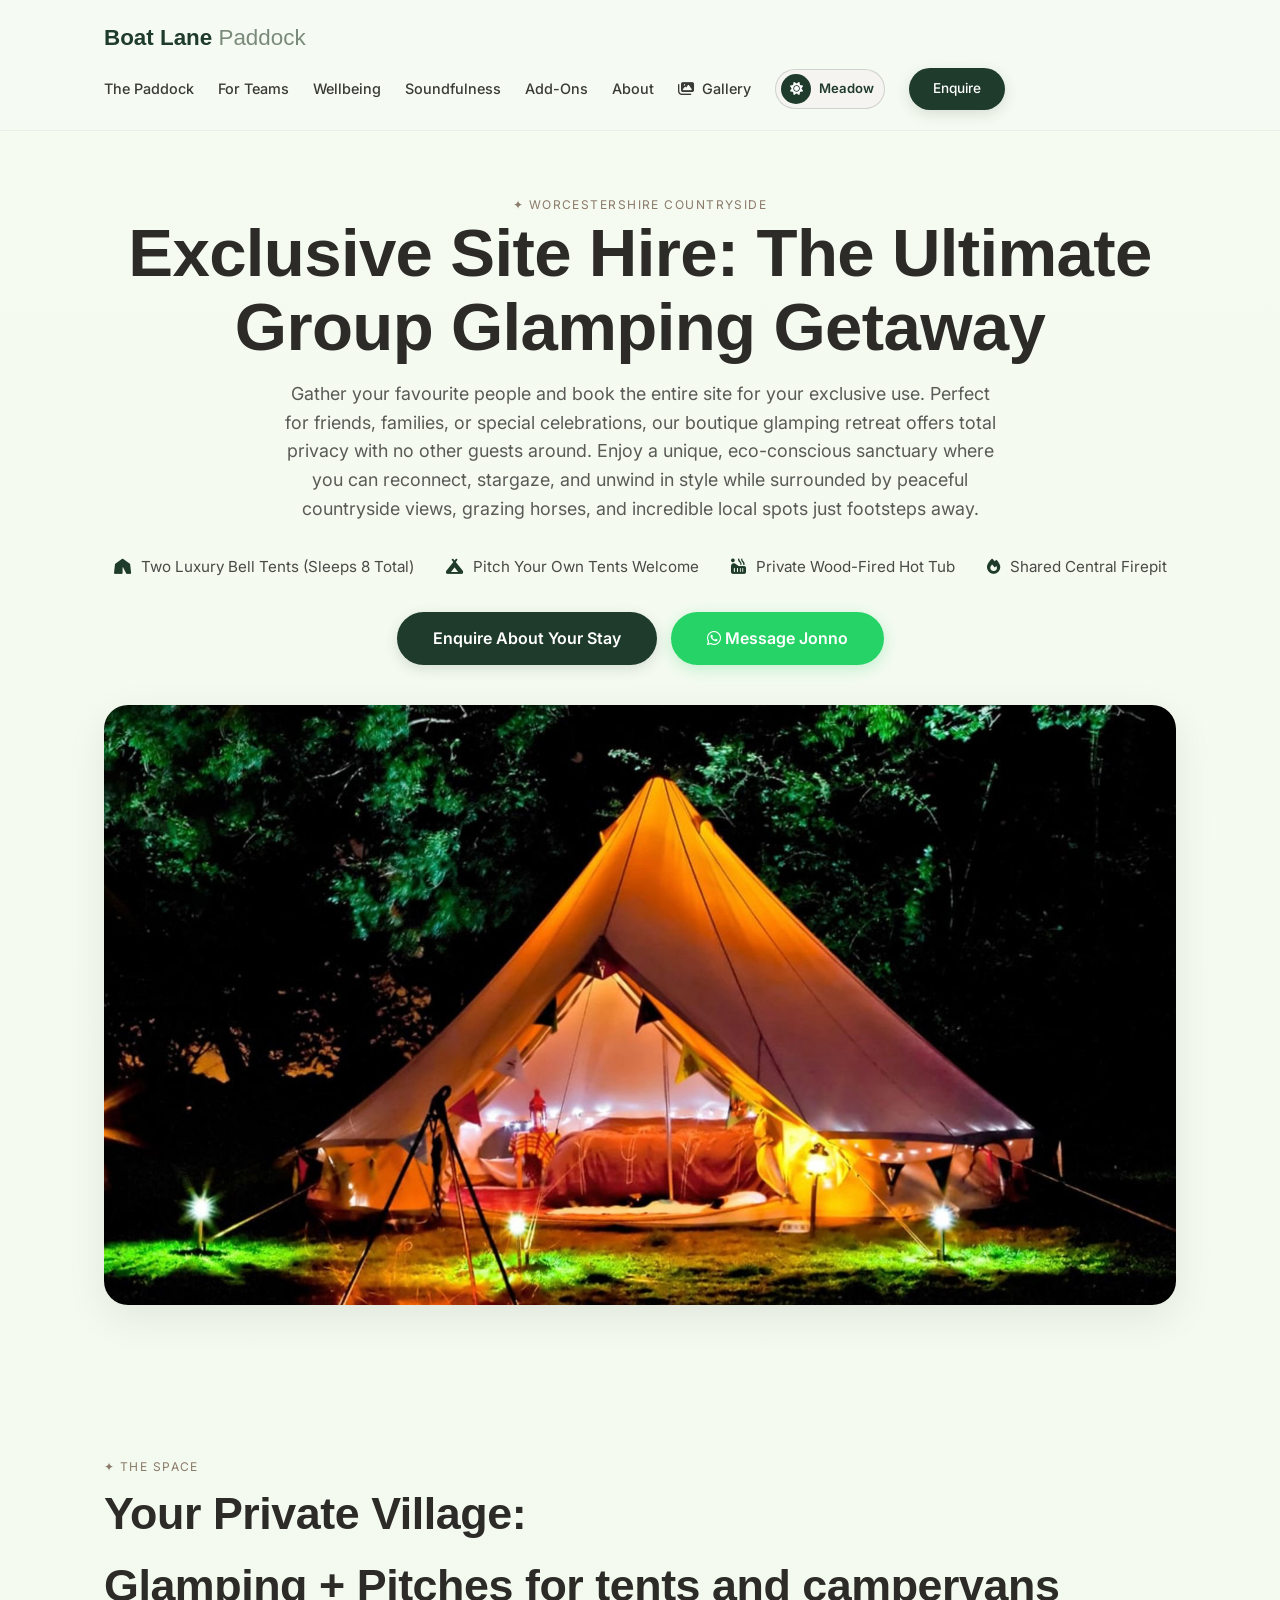
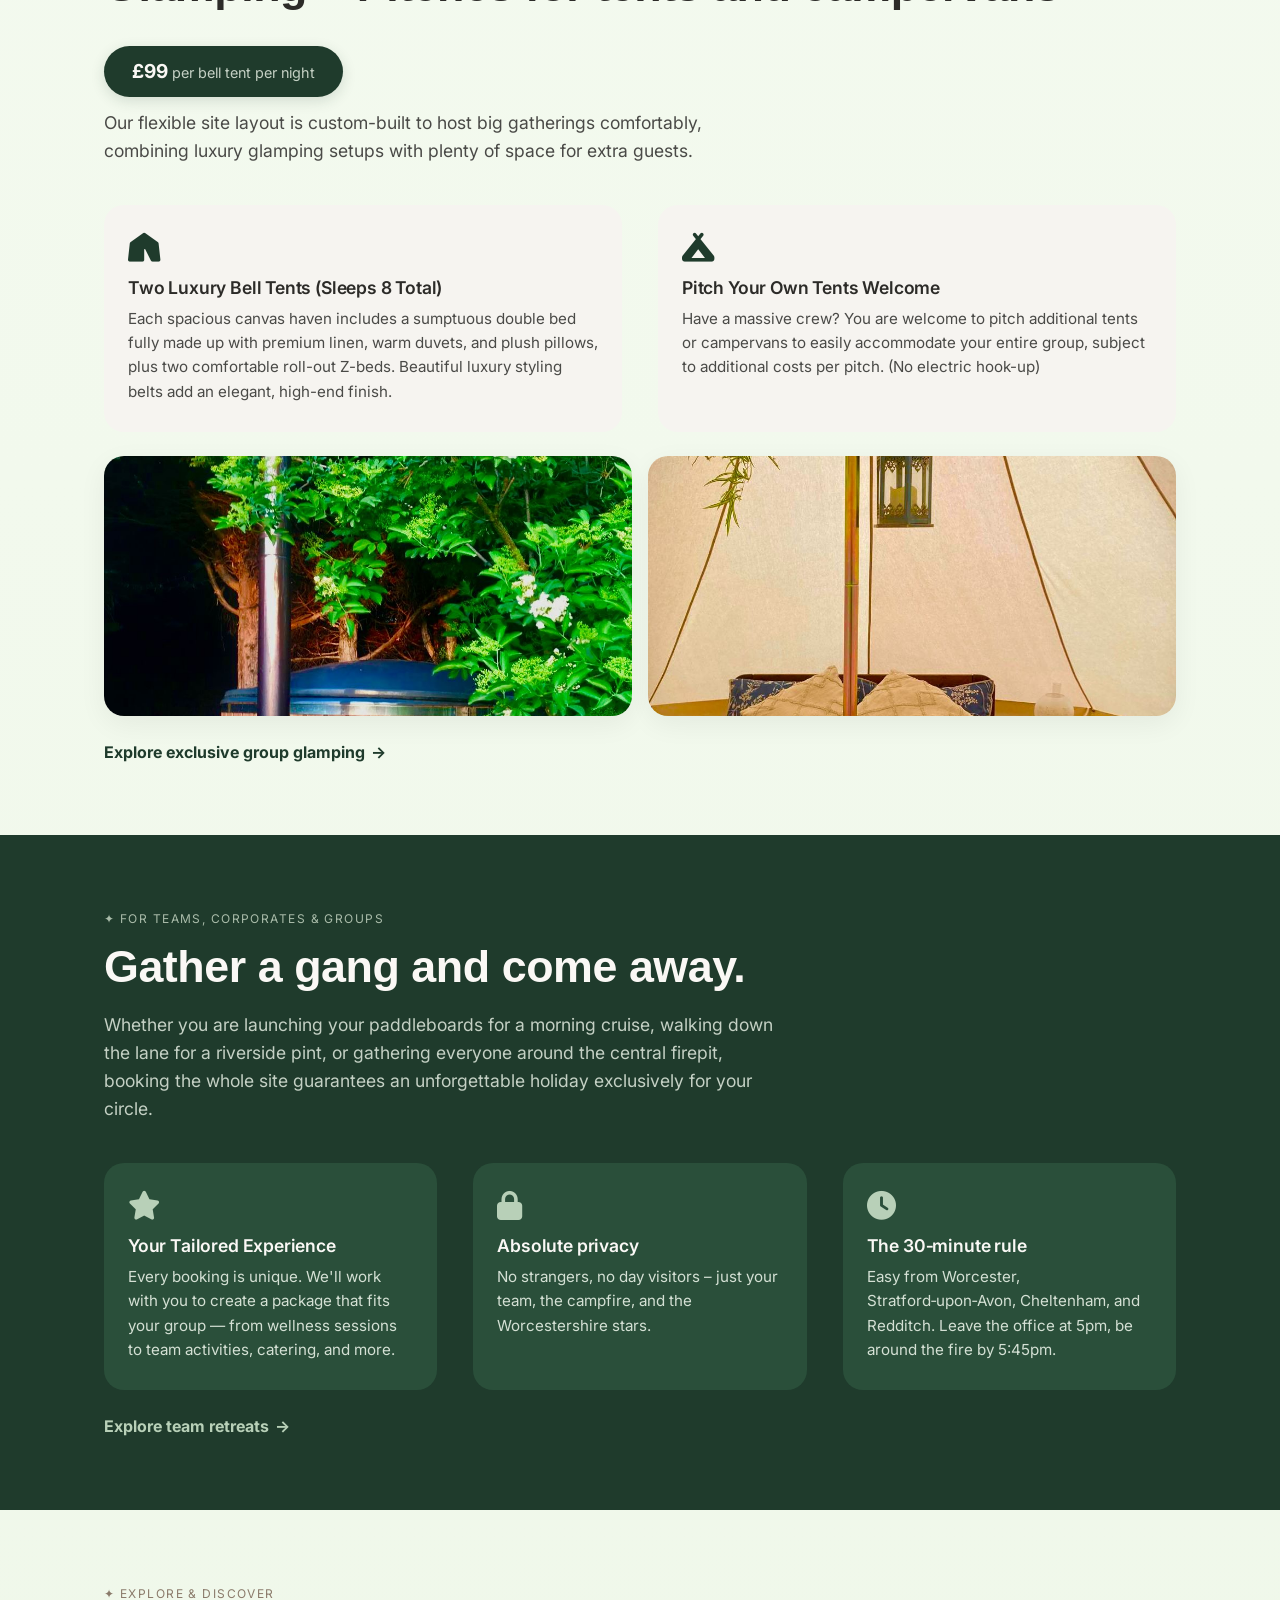
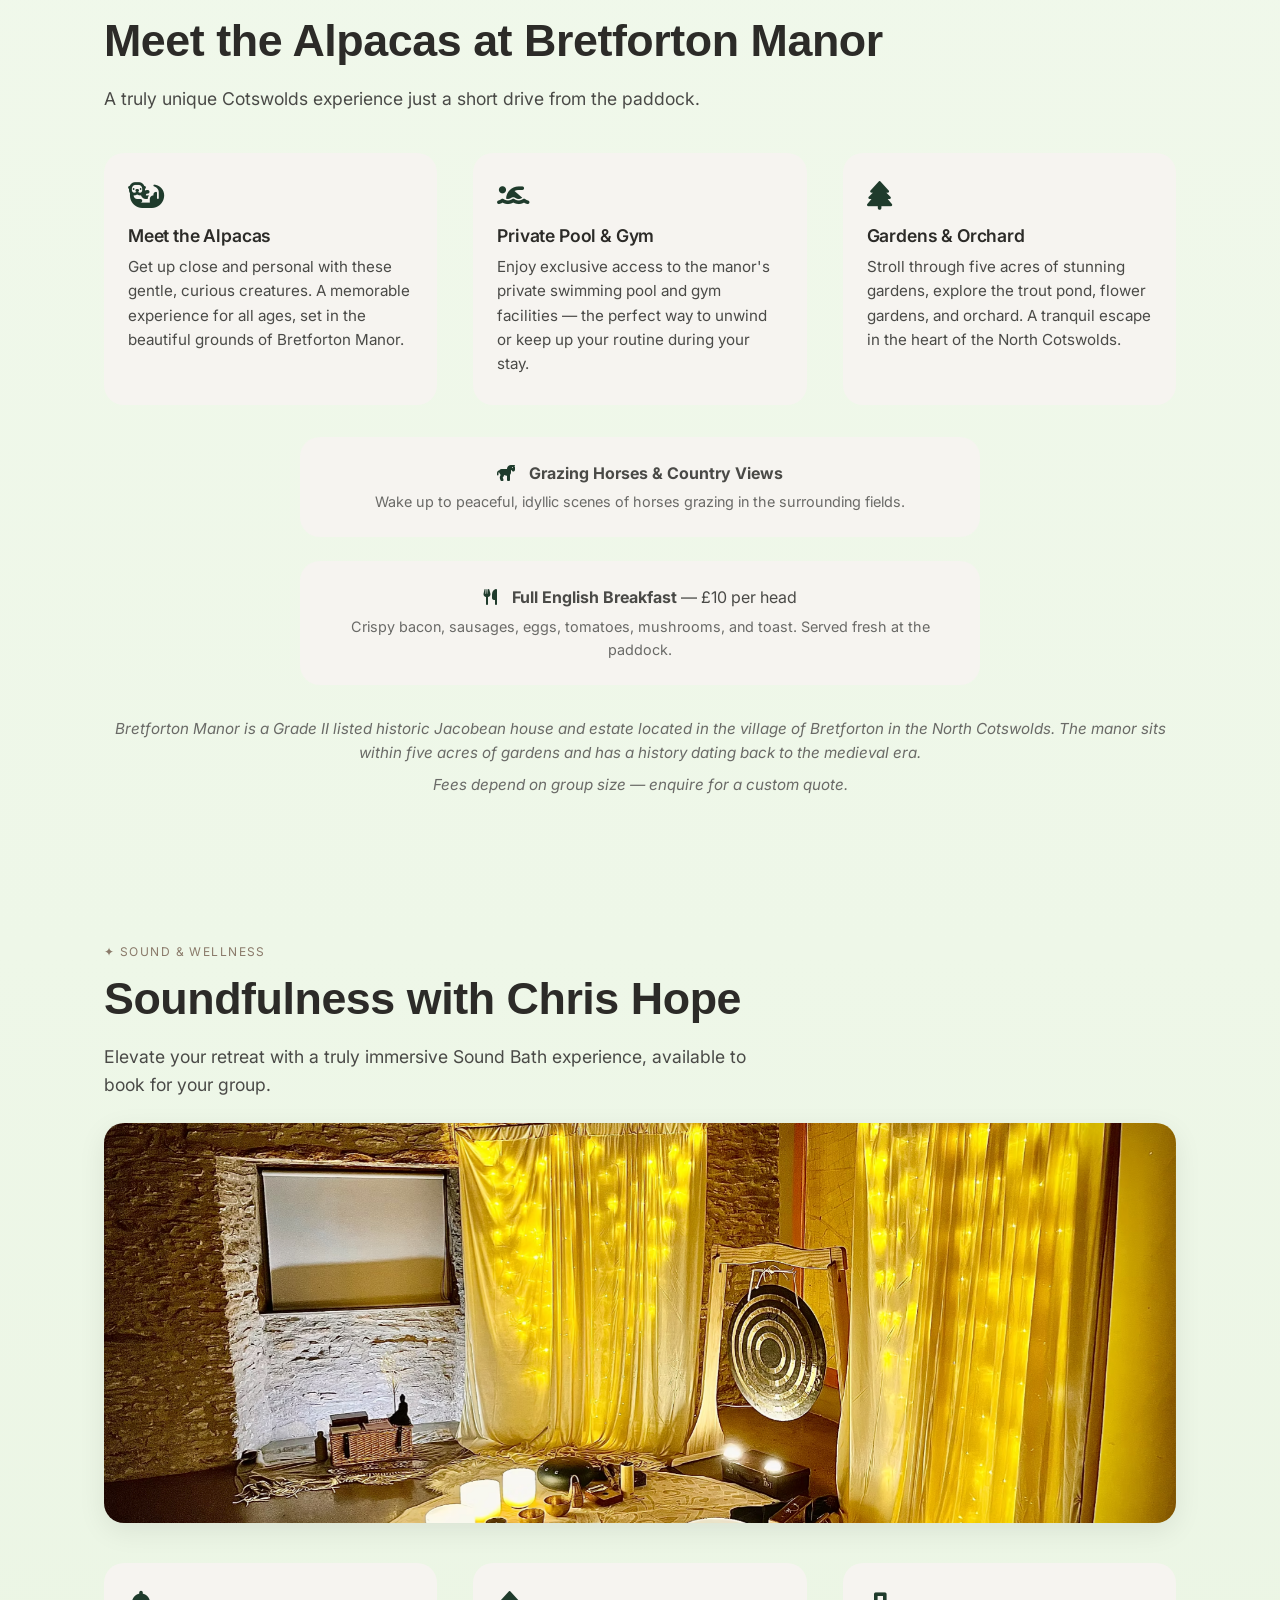
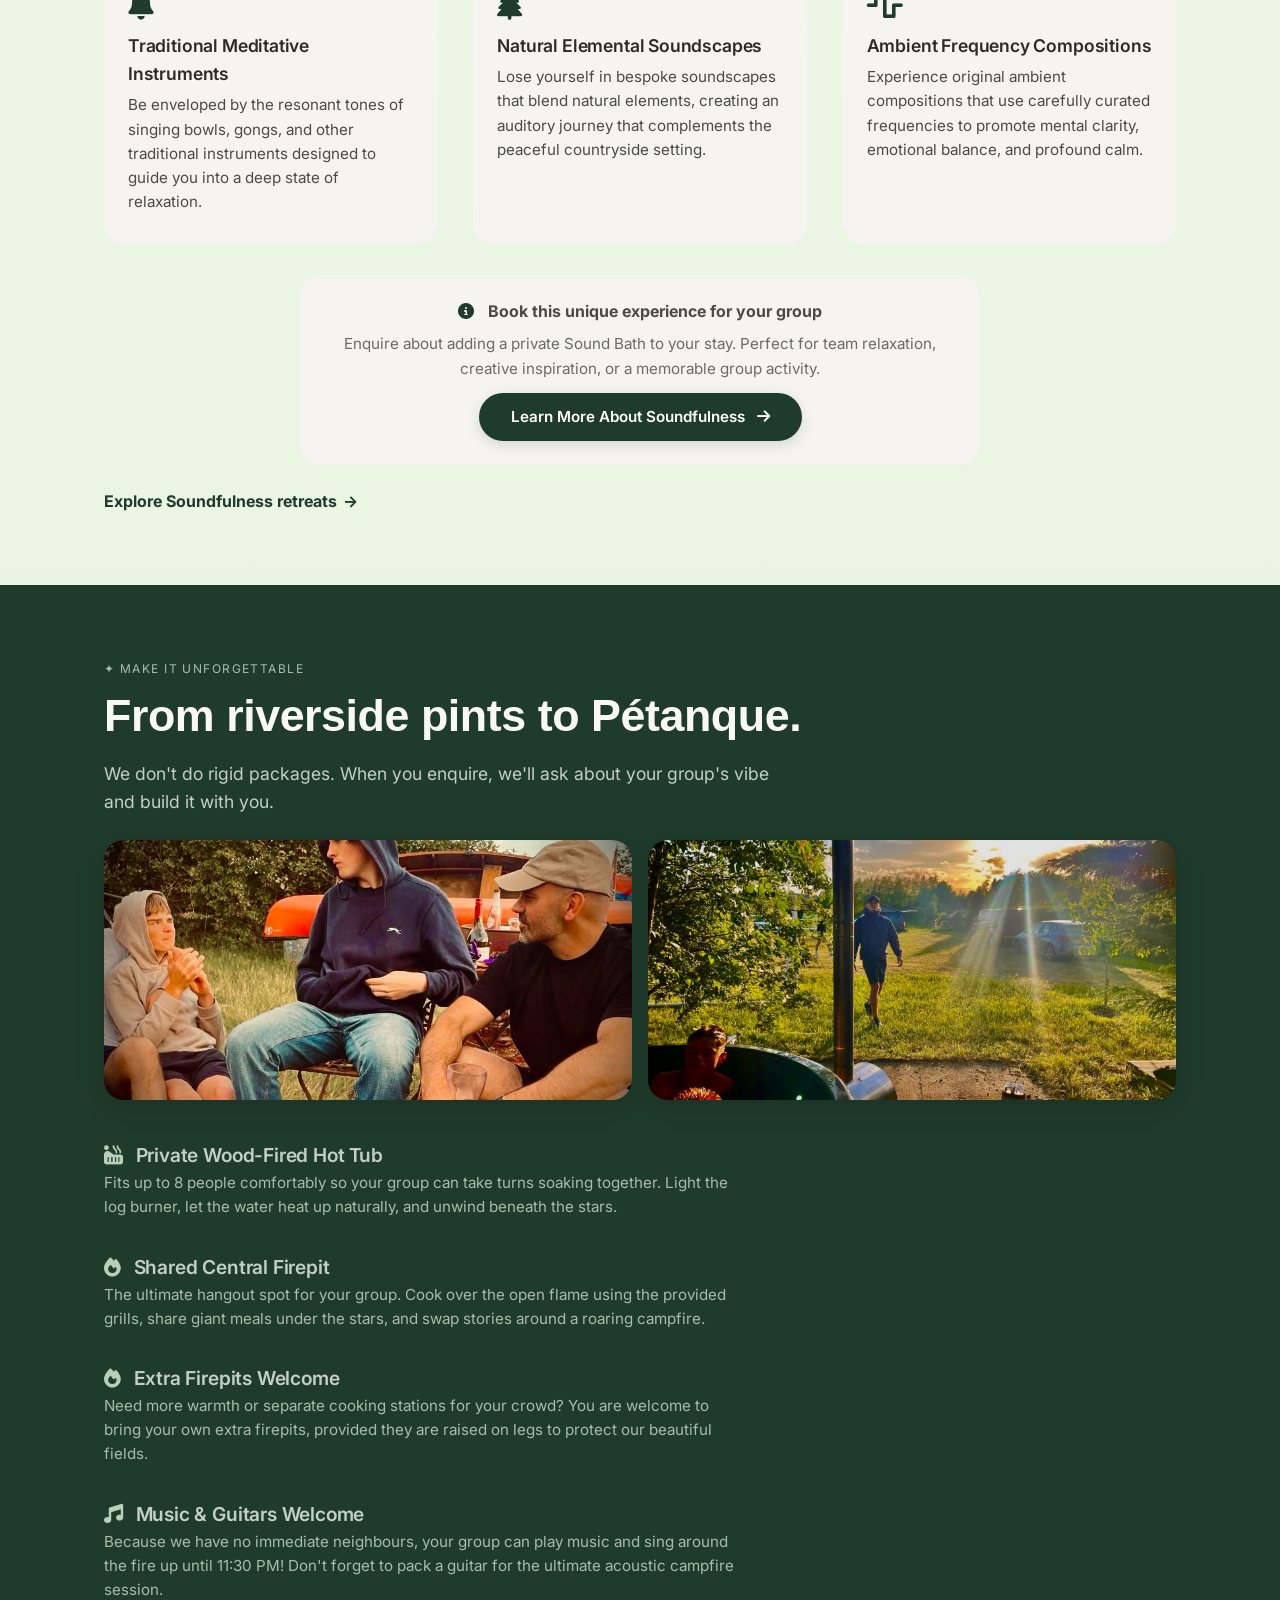
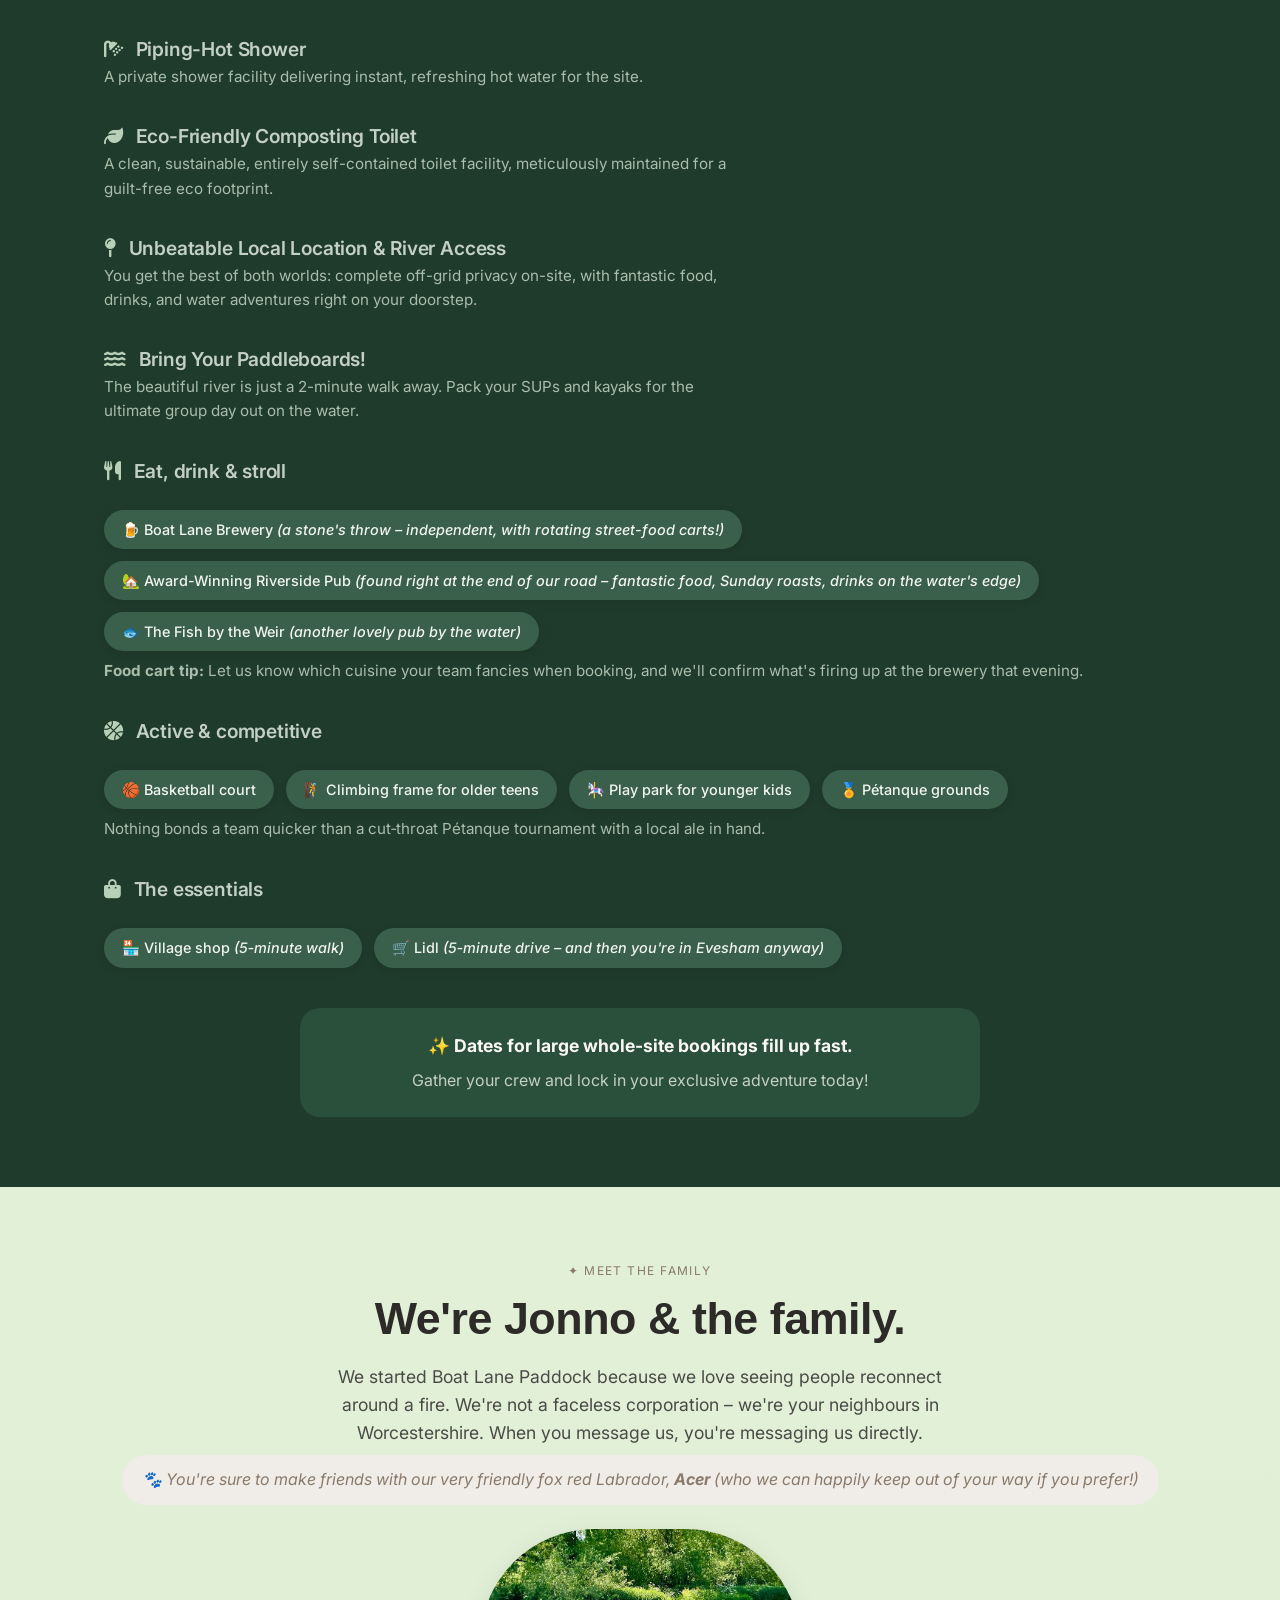
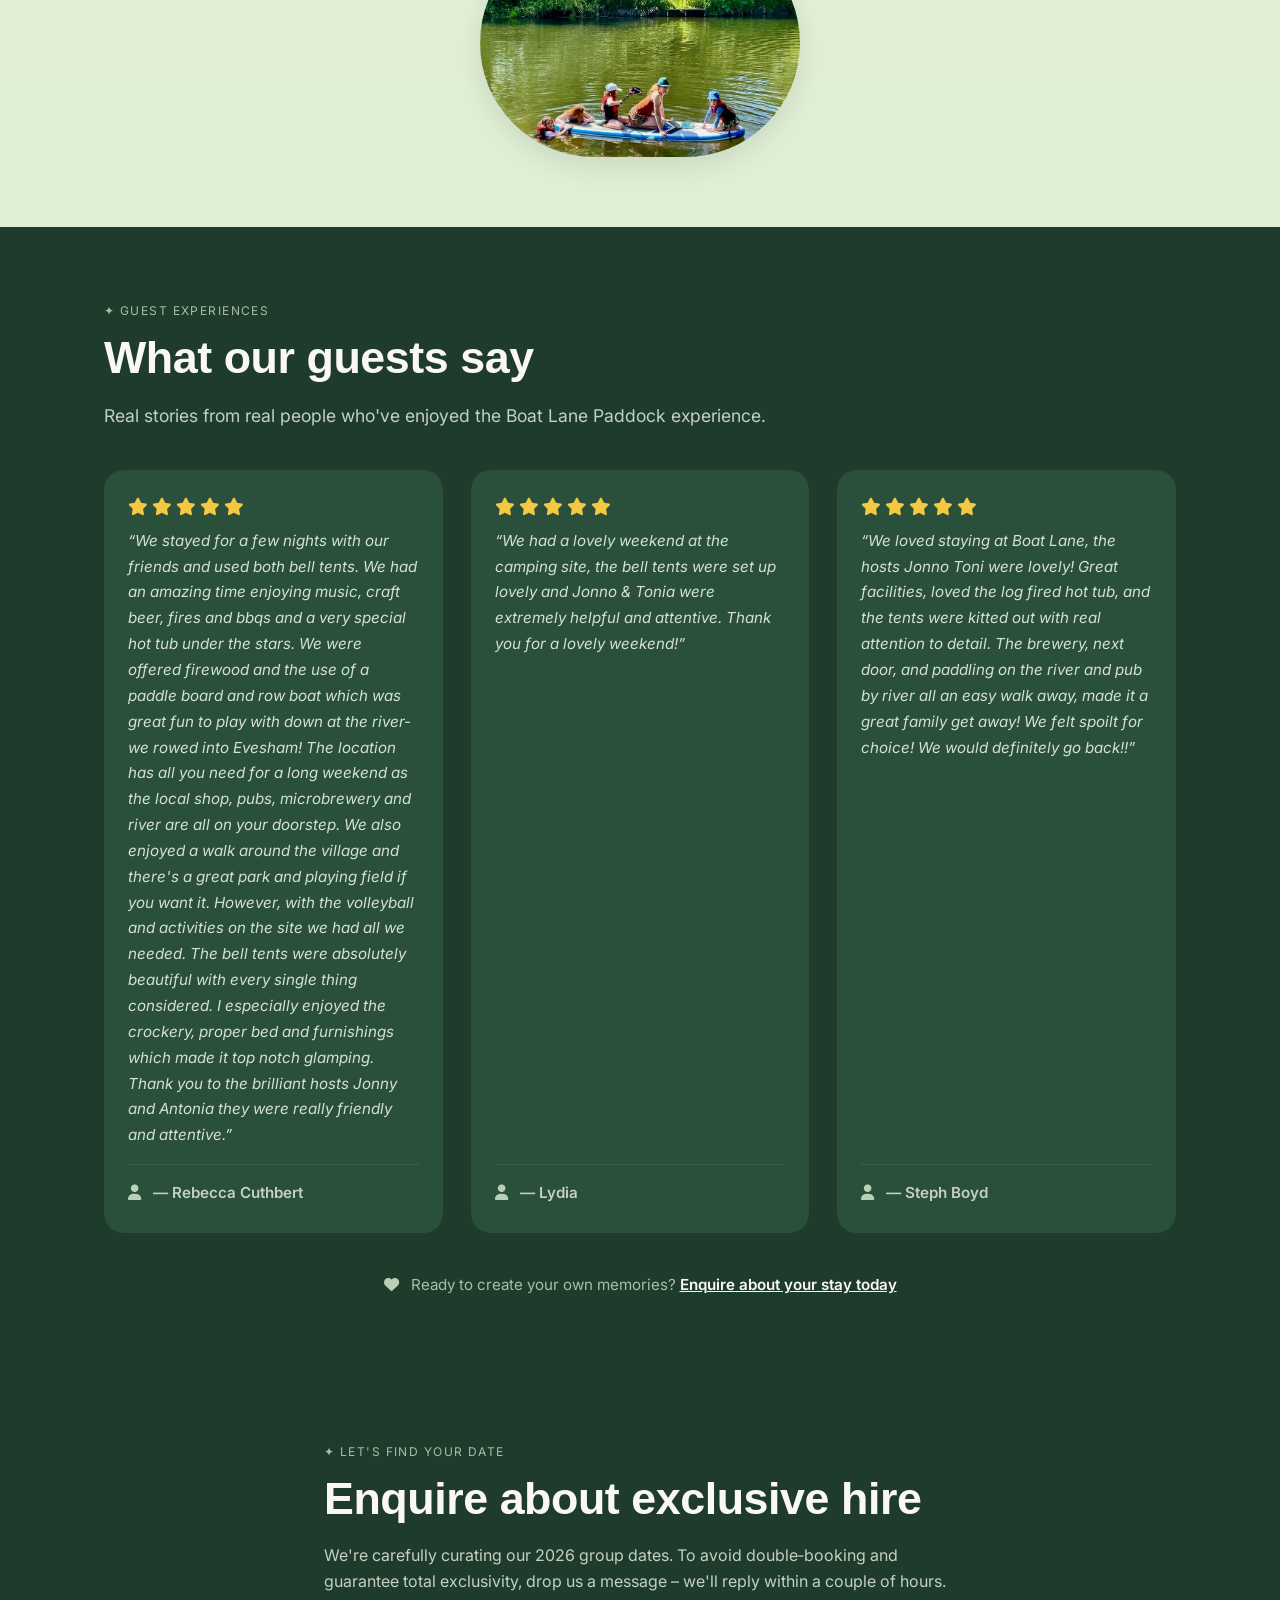
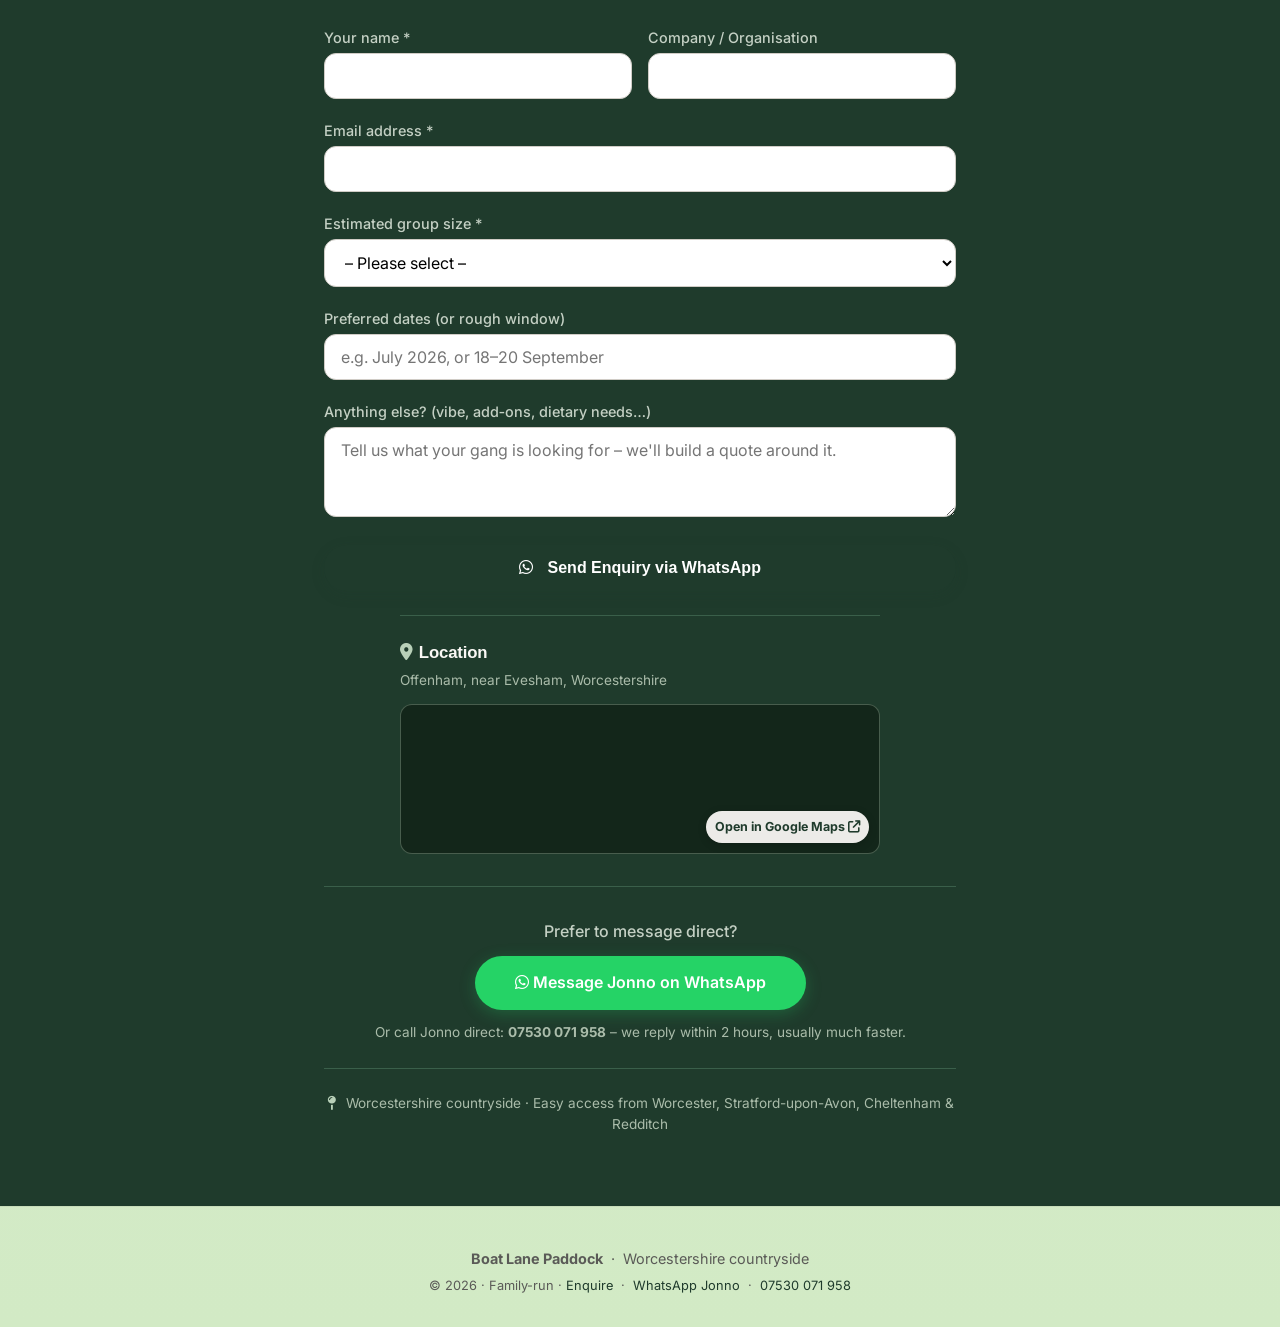
==== docs/index.html @ 5c652b59 "Simplify Meadow palette to green" ====
<!DOCTYPE html>
<html lang="en-GB">
<head>
    <meta charset="UTF-8" />
    <meta name="viewport" content="width=device-width, initial-scale=1.0, maximum-scale=1.0, user-scalable=no" />
    <meta name="theme-color" content="#faf8f5" />
    <title>Exclusive Group Glamping in Worcestershire | Boat Lane Paddock</title>

    <!-- ===== PRIMARY META TAGS ===== -->
    <meta name="description" content="Exclusive group glamping in Worcestershire for 20+ guests: bell tents, a wood-fired hot tub, firepits and riverside stays for teams, families and celebrations." />
    <meta name="robots" content="index, follow" />
    <link rel="canonical" href="https://boatlaneglamping.co.uk/" />

    <!-- ===== OPEN GRAPH (for social sharing) ===== -->
    <meta property="og:title" content="Exclusive Group Glamping in Worcestershire | Boat Lane Paddock" />
    <meta property="og:description" content="Exclusive group glamping in Worcestershire for 20+ guests: bell tents, a wood-fired hot tub, firepits and riverside stays for teams, families and celebrations." />
    <meta property="og:image" content="https://boatlaneglamping.co.uk/hero.jpg" />
    <meta property="og:url" content="https://boatlaneglamping.co.uk/" />
    <meta property="og:type" content="website" />
    <meta property="og:locale" content="en_GB" />
    <meta property="og:site_name" content="Boat Lane Paddock" />
    <meta property="og:image:width" content="1843" />
    <meta property="og:image:height" content="1021" />
    <meta property="og:image:type" content="image/jpeg" />
    <meta property="og:image:alt" content="Boat Lane Paddock at night" />

    <!-- ===== TWITTER CARDS (optional - works without a Twitter account) ===== -->
    <meta name="twitter:card" content="summary_large_image" />
    <meta name="twitter:title" content="Exclusive Group Glamping in Worcestershire | Boat Lane Paddock" />
    <meta name="twitter:description" content="Exclusive group glamping in Worcestershire for 20+ guests: bell tents, a wood-fired hot tub, firepits and riverside stays for teams, families and celebrations." />
    <meta name="twitter:image" content="https://boatlaneglamping.co.uk/hero.jpg" />
    <meta name="twitter:image:alt" content="Boat Lane Paddock at night" />

    <link rel="preload" as="image" href="/hero.jpg" fetchpriority="high" />
    <link rel="preconnect" href="https://fonts.googleapis.com" />
    <link rel="preconnect" href="https://fonts.gstatic.com" crossorigin />
    <link href="https://fonts.googleapis.com/css2?family=Inter:opsz,wght@14..32,400;14..32,500;14..32,600;14..32,700&display=swap" rel="stylesheet" />
    <link rel="stylesheet" href="https://cdnjs.cloudflare.com/ajax/libs/font-awesome/6.5.0/css/all.min.css" />

    <style>
        * {
            margin: 0;
            padding: 0;
            box-sizing: border-box;
        }
        html {
            scroll-behavior: smooth;
        }
        body {
            font-family: 'Inter', sans-serif;
            background: #faf8f5;
            color: #2c2b28;
            line-height: 1.6;
            overflow-x: hidden;
        }
        .container {
            max-width: 1120px;
            margin: 0 auto;
            padding: 0 24px;
        }
        h1,
        h2,
        h3 {
            font-family: "Gill Sans", "Gill Sans MT", Calibri, "Trebuchet MS", sans-serif;
            font-weight: 600;
            letter-spacing: -0.01em;
        }
        h1 {
            font-size: clamp(2.4rem, 6vw, 4.2rem);
            line-height: 1.1;
        }
        h2 {
            font-size: clamp(1.8rem, 4vw, 2.8rem);
            margin-bottom: 0.5rem;
        }
        .subtitle {
            font-size: clamp(1rem, 1.4vw, 1.2rem);
            color: #5a5a57;
            max-width: 640px;
        }
        .section-tag {
            font-size: 0.75rem;
            text-transform: uppercase;
            letter-spacing: 0.12em;
            color: #8a7a6a;
            margin-bottom: 0.25rem;
        }
        .btn {
            display: inline-block;
            padding: 14px 36px;
            border-radius: 60px;
            font-weight: 600;
            text-decoration: none;
            transition: all 0.25s ease;
            font-size: 1rem;
            border: none;
            cursor: pointer;
        }
        .btn-primary {
            background: #1f3b2c;
            color: #ffffff;
            box-shadow: 0 4px 14px rgba(31, 59, 44, 0.15);
        }
        .btn-primary:hover {
            background: #2a4f3a;
            transform: translateY(-3px);
            box-shadow: 0 8px 28px rgba(31, 59, 44, 0.25);
        }
        .btn-primary:active {
            transform: translateY(1px) scale(0.98);
            box-shadow: 0 2px 8px rgba(31, 59, 44, 0.15);
            transition-duration: 0.08s;
        }
        .btn-whatsapp {
            background: #25D366;
            color: #fff;
            box-shadow: 0 4px 16px rgba(37, 211, 102, 0.25);
        }
        .btn-whatsapp:hover {
            background: #1da851;
            transform: translateY(-3px);
            box-shadow: 0 8px 28px rgba(37, 211, 102, 0.35);
        }
        .btn-whatsapp:active {
            transform: translateY(1px) scale(0.98);
            box-shadow: 0 2px 8px rgba(37, 211, 102, 0.15);
            transition-duration: 0.08s;
        }
        .nav-links .btn-primary {
            color: #ffffff !important;
        }
        header {
            padding: 20px 0;
            border-bottom: 1px solid rgba(0, 0, 0, 0.04);
            background: rgba(250, 248, 245, 0.88);
            backdrop-filter: blur(8px);
            position: sticky;
            top: 0;
            z-index: 100;
        }
        .nav-inner {
            display: flex;
            align-items: center;
            justify-content: space-between;
            flex-wrap: wrap;
            gap: 12px;
        }
        .logo {
            font-family: "Gill Sans", "Gill Sans MT", Calibri, "Trebuchet MS", sans-serif;
            font-size: 1.4rem;
            font-weight: 700;
            color: #1f3b2c;
            text-decoration: none;
        }
        .logo span {
            font-weight: 400;
            color: #7a8a7a;
        }
        .nav-links {
            display: flex;
            gap: 24px;
            align-items: center;
            flex-wrap: wrap;
        }
        .nav-links a {
            text-decoration: none;
            color: #3a3a37;
            font-size: 0.9rem;
            font-weight: 500;
            transition: color 0.2s;
        }
        .nav-links a:hover {
            color: #1f3b2c;
        }
        section {
            padding: 70px 0;
        }
        /* Keep in-page navigation targets clear of the sticky header. */
        section[id] {
            scroll-margin-top: var(--section-anchor-offset, 2rem);
        }
        .section-light {
            background: #ffffff;
        }
        .section-dark {
            background: #1f3b2c;
            color: #faf8f5;
        }
        .section-dark .subtitle {
            color: #c4d0c4;
        }
        .section-dark .section-tag {
            color: #aabcaa;
        }
        .hero {
            padding: 60px 0 70px;
            text-align: center;
        }
        .hero h1 {
            margin-bottom: 1rem;
        }
        .hero .subtitle {
            margin: 0 auto 2rem;
        }
        .hero-badges {
            display: flex;
            flex-wrap: wrap;
            justify-content: center;
            gap: 16px 32px;
            margin-top: 2rem;
            font-size: 0.95rem;
            color: #4a4a47;
        }
        .hero-badges i {
            color: #1f3b2c;
            margin-right: 6px;
        }
        .hero-actions {
            display: flex;
            flex-wrap: wrap;
            justify-content: center;
            gap: 14px;
            margin-top: 2rem;
        }
        .hero-image {
            margin-top: 2.5rem;
            border-radius: 24px;
            width: 100%;
            max-height: 600px;
            object-fit: cover;
            box-shadow: 0 12px 40px rgba(0, 0, 0, 0.08);
            cursor: pointer;
            transition: opacity 0.3s ease;
        }
        .hero-image:hover {
            opacity: 0.95;
        }
        .grid-2 {
            display: grid;
            grid-template-columns: repeat(auto-fit, minmax(280px, 1fr));
            gap: 36px;
            margin-top: 2rem;
        }
        .grid-3 {
            display: grid;
            grid-template-columns: repeat(auto-fit, minmax(260px, 1fr));
            gap: 36px;
            margin-top: 2rem;
        }
        .feature-card {
            background: #f6f4f0;
            padding: 28px 24px;
            border-radius: 20px;
            transition: all 0.3s ease;
            opacity: 0;
            transform: translateY(20px);
            animation: fadeUp 0.6s forwards;
        }
        .feature-card:nth-child(1) { animation-delay: 0.1s; }
        .feature-card:nth-child(2) { animation-delay: 0.2s; }
        .feature-card:nth-child(3) { animation-delay: 0.3s; }
        .feature-card:hover {
            transform: translateY(-4px);
            box-shadow: 0 8px 24px rgba(0, 0, 0, 0.06);
        }
        .feature-card i {
            font-size: 1.8rem;
            color: #1f3b2c;
            margin-bottom: 0.75rem;
        }
        .feature-card h3 {
            font-family: 'Inter', sans-serif;
            font-weight: 600;
            font-size: 1.1rem;
            margin-bottom: 0.3rem;
        }
        .feature-card p {
            font-size: 0.95rem;
            color: #4a4a47;
        }
        .section-dark .feature-card {
            background: #2a4f3a;
        }
        .section-dark .feature-card p {
            color: #d4e0d4;
        }
        .section-dark .feature-card i {
            color: #b8d0b8;
        }
        .pill-list {
            display: flex;
            flex-wrap: wrap;
            gap: 12px;
            margin: 1.5rem 0 0.5rem;
        }
        .pill {
            background: #e8e4de;
            padding: 8px 18px;
            border-radius: 40px;
            font-size: 0.9rem;
            font-weight: 500;
            box-shadow: 0 2px 8px rgba(0, 0, 0, 0.04);
        }
        .pill:hover {
            transform: translateY(-2px);
            box-shadow: 0 4px 12px rgba(0, 0, 0, 0.08);
        }
        .section-dark .pill {
            background: #3a5f4a;
            color: #f0f5f0;
            box-shadow: 0 2px 8px rgba(0, 0, 0, 0.1);
        }
        .section-dark .pill:hover {
            background: #4a6f5a;
            box-shadow: 0 4px 16px rgba(0, 0, 0, 0.15);
        }
        .image-grid-2 {
            display: grid;
            grid-template-columns: 1fr 1fr;
            gap: 16px;
            margin-top: 1.5rem;
        }
        .image-grid-2 img {
            border-radius: 20px;
            width: 100%;
            height: 260px;
            object-fit: cover;
            box-shadow: 0 8px 28px rgba(0, 0, 0, 0.06);
            transition: transform 0.3s ease, opacity 0.3s ease;
            cursor: pointer;
        }
        .image-grid-2 img:hover {
            transform: scale(1.02);
            opacity: 0.95;
        }
        .circle-image {
            border-radius: 999px;
            width: 100%;
            height: auto;
            max-width: 320px;
            margin: 1.5rem auto 0;
            display: block;
            box-shadow: 0 8px 28px rgba(0, 0, 0, 0.10);
            cursor: pointer;
            transition: opacity 0.3s ease;
        }
        .circle-image:hover {
            opacity: 0.95;
        }
        .price-badge {
            display: inline-block;
            background: #1f3b2c;
            color: #faf8f5;
            padding: 10px 28px;
            border-radius: 60px;
            font-weight: 700;
            font-size: 1.2rem;
            margin: 1rem 0 0.5rem;
            box-shadow: 0 4px 14px rgba(31, 59, 44, 0.15);
        }
        .price-badge span {
            font-weight: 400;
            font-size: 0.9rem;
            color: #c4d0c4;
        }
        .form-group {
            margin-bottom: 1.25rem;
        }
        .form-group label {
            display: block;
            font-weight: 500;
            font-size: 0.9rem;
            margin-bottom: 4px;
        }
        .form-group input,
        .form-group textarea,
        .form-group select {
            width: 100%;
            padding: 12px 16px;
            border: 1px solid #d0ccc6;
            border-radius: 12px;
            font-family: 'Inter', sans-serif;
            font-size: 1rem;
            background: #fff;
            transition: border 0.2s;
        }
        .form-group input:focus,
        .form-group textarea:focus {
            outline: none;
            border-color: #1f3b2c;
        }
        .form-group textarea {
            resize: vertical;
            min-height: 90px;
        }
        .form-row-2 {
            display: grid;
            grid-template-columns: 1fr 1fr;
            gap: 16px;
        }
        footer {
            padding: 40px 0 30px;
            text-align: center;
            font-size: 0.9rem;
            color: #5a5a57;
            border-top: 1px solid rgba(0, 0, 0, 0.06);
        }
        footer a {
            color: #1f3b2c;
            text-decoration: none;
        }
        .dog-note {
            font-style: italic;
            color: #8a7a6a;
            background: #f0ede8;
            padding: 12px 20px;
            border-radius: 40px;
            display: inline-block;
            margin-top: 0.5rem;
        }
        .section-dark .dog-note {
            background: #3a5f4a;
            color: #d4e0d4;
        }
        .seo-page-link {
            display: inline-flex;
            align-items: center;
            gap: 0.4rem;
            margin-top: 1.5rem;
            color: #1f3b2c;
            font-weight: 700;
            text-decoration: none;
        }
        .seo-page-link:hover {
            text-decoration: underline;
        }
        .section-dark .seo-page-link {
            color: #b8d0b8;
        }
        .location-card {
            margin: 1.5rem auto 0;
            max-width: 480px;
            padding-top: 1.5rem;
            border-top: 1px solid #3a5f4a;
            text-align: left;
        }
        .location-card h3 {
            margin-bottom: 0.2rem;
            color: #faf8f5;
            font-size: 1.05rem;
        }
        .location-card p {
            margin-bottom: 0.75rem;
            color: #aabcaa;
            font-size: 0.85rem;
        }
        .location-map {
            position: relative;
            height: 150px;
            overflow: hidden;
            border: 1px solid rgba(184, 208, 184, 0.32);
            border-radius: 12px;
            background: #13261a;
        }
        .location-map iframe {
            width: 100%;
            height: 100%;
            border: 0;
            filter: saturate(0.8) contrast(0.92);
        }
        .location-map a {
            position: absolute;
            inset: 0;
            display: flex;
            align-items: flex-end;
            justify-content: flex-end;
            padding: 10px;
            color: #1f3b2c;
            text-decoration: none;
        }
        .location-map a span {
            padding: 6px 9px;
            border-radius: 999px;
            background: rgba(250, 248, 245, 0.94);
            font-size: 0.78rem;
            font-weight: 700;
            box-shadow: 0 2px 8px rgba(0, 0, 0, 0.18);
        }

        /* ===== CLICKABLE IMAGE STYLES ===== */
        .clickable-image {
            cursor: pointer;
            position: relative;
            transition: transform 0.3s ease, opacity 0.3s ease;
        }
        .clickable-image:hover {
            transform: scale(1.01);
            opacity: 0.95;
        }
        .clickable-image::after {
            content: '🔍';
            position: absolute;
            bottom: 12px;
            right: 12px;
            font-size: 1.2rem;
            background: rgba(0, 0, 0, 0.5);
            padding: 6px 10px;
            border-radius: 30px;
            color: #fff;
            opacity: 0;
            transition: opacity 0.3s ease;
            pointer-events: none;
        }
        .clickable-image:hover::after {
            opacity: 1;
        }

        /* ===== MINIMALIST DIRECTIONAL GALLERY ===== */
        .gallery-overlay {
            display: none;
            position: fixed;
            top: 0;
            left: 0;
            width: 100%;
            height: 100%;
            background: rgba(0, 0, 0, 0.95);
            backdrop-filter: blur(20px);
            -webkit-backdrop-filter: blur(20px);
            z-index: 2000;
            justify-content: center;
            align-items: center;
            opacity: 0;
            transition: opacity 0.4s ease;
            touch-action: none;
        }

        .gallery-overlay.active {
            display: flex;
            opacity: 1;
        }

        /* Close Button - Only visible control */
        .gallery-close {
            position: fixed;
            top: 20px;
            right: 28px;
            color: rgba(255, 255, 255, 0.6);
            font-size: 2.4rem;
            cursor: pointer;
            background: none;
            border: none;
            z-index: 2002;
            transition: all 0.3s ease;
            padding: 8px;
            line-height: 1;
            font-family: 'Inter', sans-serif;
        }

        .gallery-close:hover {
            color: #fff;
            transform: rotate(90deg) scale(1.1);
        }

        /* Image Container */
        .gallery-container {
            position: relative;
            width: 100%;
            height: 100%;
            max-width: 1200px;
            max-height: 90vh;
            overflow: hidden;
            border-radius: 12px;
            box-shadow: 0 20px 60px rgba(0, 0, 0, 0.5);
            cursor: pointer;
        }

        .gallery-wrapper {
            position: relative;
            width: 100%;
            height: 100%;
            overflow: hidden;
        }

        .gallery-slide {
            position: absolute;
            top: 0;
            left: 0;
            width: 100%;
            height: 100%;
            display: flex;
            justify-content: center;
            align-items: center;
            background: #1a1a1a;
            will-change: transform;
            transition: transform 0.5s cubic-bezier(0.25, 0.46, 0.45, 0.94);
        }

        .gallery-slide img {
            max-width: 100%;
            max-height: 100%;
            object-fit: contain;
            user-select: none;
            -webkit-user-drag: none;
            pointer-events: none;
        }

        .gallery-slide.exit {
            transition: transform 0.5s cubic-bezier(0.25, 0.46, 0.45, 0.94);
        }

        .gallery-slide.enter {
            transition: transform 0.5s cubic-bezier(0.25, 0.46, 0.45, 0.94);
        }

        /* Direction classes for exit animation */
        .gallery-slide.exit-up {
            transform: translateY(-100%);
        }
        .gallery-slide.exit-down {
            transform: translateY(100%);
        }
        .gallery-slide.exit-left {
            transform: translateX(-100%);
        }
        .gallery-slide.exit-right {
            transform: translateX(100%);
        }

        /* Direction classes for enter animation */
        .gallery-slide.enter-from-up {
            transform: translateY(-100%);
        }
        .gallery-slide.enter-from-down {
            transform: translateY(100%);
        }
        .gallery-slide.enter-from-left {
            transform: translateX(-100%);
        }
        .gallery-slide.enter-from-right {
            transform: translateX(100%);
        }

        .gallery-slide.enter-active {
            transform: translate(0, 0);
        }

        /* Loading State */
        .gallery-loading {
            position: absolute;
            top: 50%;
            left: 50%;
            transform: translate(-50%, -50%);
            color: rgba(255, 255, 255, 0.3);
            font-size: 1rem;
            z-index: 1999;
            animation: pulse 1.5s ease-in-out infinite;
            font-family: 'Inter', sans-serif;
            letter-spacing: 0.1em;
        }

        @keyframes pulse {
            0%, 100% { opacity: 0.3; }
            50% { opacity: 0.8; }
        }

        /* Tap hint - subtle guide for first-time users */
        .gallery-hint {
            position: fixed;
            bottom: 40px;
            left: 50%;
            transform: translateX(-50%);
            color: rgba(255, 255, 255, 0.2);
            font-size: 0.75rem;
            font-family: 'Inter', sans-serif;
            letter-spacing: 0.1em;
            text-transform: uppercase;
            z-index: 2001;
            animation: fadeHint 4s ease-in-out infinite;
            pointer-events: none;
        }

        @keyframes fadeHint {
            0%, 100% { opacity: 0.2; }
            50% { opacity: 0.6; }
        }

        /* Fullscreen */
        .gallery-overlay.is-fullscreen .gallery-container {
            max-width: 100%;
            max-height: 100vh;
            border-radius: 0;
            box-shadow: none;
        }

        /* Responsive */
        @media (max-width: 700px) {
            .gallery-container {
                max-height: 80vh;
                border-radius: 8px;
            }

            .gallery-close {
                top: 16px;
                right: 20px;
                font-size: 2rem;
            }

            .gallery-hint {
                bottom: 24px;
                font-size: 0.65rem;
            }
        }

        @media (max-width: 480px) {
            .gallery-container {
                max-height: 70vh;
                border-radius: 0;
            }

            .gallery-close {
                top: 12px;
                right: 16px;
                font-size: 1.8rem;
            }
        }

        @media (max-width: 700px) {
            .nav-inner {
                flex-direction: column;
                align-items: center;
            }
            .nav-links {
                justify-content: center;
                gap: 14px;
            }
            section {
                padding: 50px 0;
            }
            .hero {
                padding: 40px 0 50px;
            }
            .form-row-2 {
                grid-template-columns: 1fr;
            }
            .image-grid-2 {
                grid-template-columns: 1fr;
            }
            .image-grid-2 img {
                height: 200px;
            }
        }

        /* ===== COLOUR THEME SWITCHER ===== */
        body,
        header,
        .section-light,
        .section-dark,
        .feature-card,
        .pill,
        .dog-note,
        .form-group input,
        .form-group textarea,
        .form-group select,
        footer {
            transition: background-color 0.35s ease, color 0.35s ease, border-color 0.35s ease;
        }
        /* Meadow: a single pale-green field, deepening gently down the page. */
        body:not(.theme-night) {
            background: linear-gradient(180deg, #f6fbf2 0%, #eef7e8 38%, #e2f0d8 70%, #d2eac5 100%);
        }
        body:not(.theme-night) header {
            background: rgba(246, 251, 242, 0.9);
        }
        body:not(.theme-night) .section-light {
            background: transparent;
        }
        .theme-toggle {
            appearance: none;
            border: 1px solid rgba(31, 59, 44, 0.18);
            background: #f6f4f0;
            color: #1f3b2c;
            border-radius: 999px;
            display: inline-flex;
            align-items: center;
            gap: 8px;
            min-height: 38px;
            padding: 4px 10px 4px 5px;
            font: inherit;
            font-size: 0.82rem;
            font-weight: 600;
            cursor: pointer;
            transition: background-color 0.25s ease, border-color 0.25s ease, color 0.25s ease, transform 0.2s ease;
        }
        .theme-toggle:hover {
            transform: translateY(-1px);
        }
        .theme-toggle:focus-visible {
            outline: 3px solid rgba(31, 59, 44, 0.35);
            outline-offset: 3px;
        }
        .theme-toggle-track {
            width: 30px;
            height: 30px;
            border-radius: 50%;
            background: #1f3b2c;
            color: #ffffff;
            display: grid;
            place-items: center;
            transition: transform 0.3s ease, background-color 0.3s ease;
        }
        .theme-toggle[aria-pressed="true"] {
            background: #0d1c13;
            border-color: rgba(184, 208, 184, 0.28);
            color: #e8f1e8;
        }
        .theme-toggle[aria-pressed="true"] .theme-toggle-track {
            background: #3a5f4a;
            transform: translateX(4px);
        }
        body.theme-night {
            background: #08130d;
            color: #e8f1e8;
        }
        body.theme-night header {
            background: rgba(8, 19, 13, 0.9);
            border-color: rgba(184, 208, 184, 0.12);
        }
        body.theme-night .logo,
        body.theme-night .nav-links a:hover,
        body.theme-night footer a,
        body.theme-night .hero-badges i,
        body.theme-night .feature-card i {
            color: #b8d0b8;
        }
        body.theme-night .logo span,
        body.theme-night .nav-links a,
        body.theme-night .subtitle,
        body.theme-night .hero-badges,
        body.theme-night .feature-card p,
        body.theme-night footer {
            color: #c4d0c4;
        }
        body.theme-night .section-light {
            background: #0d1c13;
        }
        /* Keep the site's established green banners unchanged in night mode. */
        body.theme-night .section-dark {
            background: #1f3b2c;
            color: #faf8f5;
        }
        body.theme-night .section-dark .subtitle,
        body.theme-night .section-dark .feature-card p,
        body.theme-night .section-dark .dog-note {
            color: #d4e0d4;
        }
        body.theme-night .section-dark .section-tag {
            color: #aabcaa;
        }
        body.theme-night .feature-card,
        body.theme-night .pill,
        body.theme-night .dog-note {
            background: #13261a;
            color: #e8f1e8;
        }
        body.theme-night .section-dark .feature-card,
        body.theme-night .section-dark .pill,
        body.theme-night .section-dark .dog-note {
            background: #2a4f3a;
        }
        body.theme-night .section-dark .pill:hover {
            background: #4a6f5a;
        }
        body.theme-night .btn-primary,
        body.theme-night .price-badge {
            background: #3a5f4a;
            box-shadow: 0 4px 14px rgba(58, 95, 74, 0.35);
        }
        body.theme-night .btn-primary:hover {
            background: #4a6f5a;
            box-shadow: 0 8px 28px rgba(58, 95, 74, 0.45);
        }
        body.theme-night .price-badge span {
            color: #c4d0c4;
        }
        body.theme-night .form-group input,
        body.theme-night .form-group textarea,
        body.theme-night .form-group select {
            background: #13261a;
            border-color: #4a6f5a;
            color: #e8f1e8;
        }
        body.theme-night .form-group input:focus,
        body.theme-night .form-group textarea:focus {
            border-color: #b8d0b8;
        }
        body.theme-night footer {
            border-color: rgba(184, 208, 184, 0.12);
        }
        body.theme-night [style*="color:#4a4a47"],
        body.theme-night [style*="color:#6a6a67"] {
            color: #c4d0c4 !important;
        }
        body.theme-night [style*="color:#1f3b2c"] {
            color: #b8d0b8 !important;
        }
        body.theme-night [style*="background:#f6f4f0"] {
            background: #13261a !important;
        }
        body.theme-night [style*="background:#f0ede8"] {
            background: #13261a !important;
        }
        body.theme-night [style*="color:#c4d0c4"],
        body.theme-night [style*="color:#aabcaa"] {
            color: #c4d0c4 !important;
        }
        body.theme-night [style*="color:#b8d0b8"] {
            color: #b8d0b8 !important;
        }
        @media (max-width: 700px) {
            .theme-toggle {
                min-height: 36px;
            }
        }
        @keyframes fadeUp {
            to {
                opacity: 1;
                transform: translateY(0);
            }
        }
    </style>

    <!-- ===== STRUCTURED DATA (JSON-LD) ===== -->
    <script type="application/ld+json">
    {
      "@context": "https://schema.org",
      "@type": "LodgingBusiness",
      "@id": "https://boatlaneglamping.co.uk/#business",
      "name": "Boat Lane Paddock",
      "description": "Private, exclusive-use glamping in Offenham near Evesham, Worcestershire, with luxury bell tents, a wood-fired hot tub, a firepit and space for group camping.",
      "url": "https://boatlaneglamping.co.uk/",
      "sameAs": [
        "https://share.google/8qSU5MmyQy34ZHL5S"
      ],
      "telephone": "+447530071958",
      "email": "info@boatlaneglamping.co.uk",
      "priceRange": "£99 per bell tent per night",
      "address": {
        "@type": "PostalAddress",
        "addressLocality": "Offenham",
        "addressRegion": "Worcestershire",
        "addressCountry": "GB"
      },
      "hasMap": "https://www.google.com/maps/search/?api=1&query=Boat%20Lane%20Paddock%2C%20Offenham%2C%20Worcestershire",
      "image": "https://boatlaneglamping.co.uk/hero.jpg",
      "amenityFeature": [
        {
          "@type": "LocationFeatureSpecification",
          "name": "Wood-Fired Hot Tub",
          "value": "Fits up to 8 people"
        },
        {
          "@type": "LocationFeatureSpecification",
          "name": "Luxury Bell Tents",
          "value": "Sleeps 8 total with premium bedding"
        },
        {
          "@type": "LocationFeatureSpecification",
          "name": "Firepit",
          "value": "Shared central firepit with cooking grills"
        },
        {
          "@type": "LocationFeatureSpecification",
          "name": "Riverside Location",
          "value": "2-minute walk to river for paddleboarding"
        }
      ]
    }
    </script>

    <script type="application/ld+json">
    {
      "@context": "https://schema.org",
      "@type": "WebSite",
      "@id": "https://boatlaneglamping.co.uk/#website",
      "url": "https://boatlaneglamping.co.uk/",
      "name": "Boat Lane Paddock",
      "inLanguage": "en-GB"
    }
    </script>

    <script type="application/ld+json">
    {
      "@context": "https://schema.org",
      "@type": "BreadcrumbList",
      "itemListElement": [
        {
          "@type": "ListItem",
          "position": 1,
          "name": "Home",
          "item": "https://boatlaneglamping.co.uk/"
        },
        {
          "@type": "ListItem",
          "position": 2,
          "name": "Glamping Site Hire",
          "item": "https://boatlaneglamping.co.uk/#paddock"
        },
        {
          "@type": "ListItem",
          "position": 3,
          "name": "Contact & Book",
          "item": "https://boatlaneglamping.co.uk/#contact"
        }
      ]
    }
    </script>
    
</head>
<body>

<!-- ===== HEADER ===== -->
    <header>
        <div class="container nav-inner">
            <a href="#" class="logo">Boat Lane <span>Paddock</span></a>
            <div class="nav-links">
                <a href="#paddock">The Paddock</a>
                <a href="#teams">For Teams</a>
                <a href="#wellbeing">Wellbeing</a>
                <a href="#soundfulness">Soundfulness</a>
                <a href="#addons">Add-Ons</a>
                <a href="#about">About</a>
                <a href="#" onclick="openGallery(0); return false;" style="cursor:pointer;">
                    <i class="fas fa-images" style="margin-right:4px;"></i> Gallery
                </a>
                <button class="theme-toggle" id="themeToggle" type="button" aria-pressed="false" aria-label="Switch to night colour palette">
                    <span class="theme-toggle-track" aria-hidden="true"><i class="fas fa-sun"></i></span>
                    <span class="theme-toggle-label">Meadow</span>
                </button>
                <a href="#contact" class="btn btn-primary" style="padding:10px 24px; font-size:0.85rem; color:#ffffff !important;">Enquire</a>
            </div>
        </div>
    </header>

    <!-- ===== HERO ===== -->
    <section class="hero">
        <div class="container">
            <span class="section-tag">✦ Worcestershire countryside</span>
            <h1>Exclusive Site Hire: The Ultimate Group Glamping Getaway</h1>
            <p class="subtitle" style="max-width:720px;">
                Gather your favourite people and book the entire site for your exclusive use. Perfect for friends, families, or special celebrations, our boutique glamping retreat offers total privacy with no other guests around. Enjoy a unique, eco-conscious sanctuary where you can reconnect, stargaze, and unwind in style while surrounded by peaceful countryside views, grazing horses, and incredible local spots just footsteps away.
            </p>
            <div class="hero-badges">
                <span><i class="fas fa-tent"></i> Two Luxury Bell Tents (Sleeps 8 Total)</span>
                <span><i class="fas fa-campground"></i> Pitch Your Own Tents Welcome</span>
                <span><i class="fas fa-hot-tub"></i> Private Wood-Fired Hot Tub</span>
                <span><i class="fas fa-fire"></i> Shared Central Firepit</span>
            </div>
            <div class="hero-actions">
                <a href="#contact" class="btn btn-primary">Enquire About Your Stay</a>
                <a href="https://wa.me/447530071958" class="btn btn-whatsapp" target="_blank">
                    <i class="fab fa-whatsapp"></i> Message Jonno
                </a>
            </div>
            <img src="./hero.jpg" alt="Boat Lane Paddock at night" class="hero-image clickable-image" onclick="openGallery(0)" width="1843" height="1021" fetchpriority="high" decoding="async" />
        </div>
    </section>

    <!-- ===== THE PADDOCK ===== -->
    <section id="paddock" class="section-light">
        <div class="container">
            <span class="section-tag">✦ The space</span>
            <h2>Your Private Village:<br /> Glamping + Pitches for tents and campervans</h2>
            
            <div class="price-badge">
                £99 <span>per bell tent per night</span>
            </div>
            <p style="max-width:680px; font-size:1.1rem; color:#4a4a47; margin-top:0.25rem;">
                Our flexible site layout is custom-built to host big gatherings comfortably, combining luxury glamping setups with plenty of space for extra guests.
            </p>
            
            <div class="grid-2" style="margin-top:2.5rem;">
                <div class="feature-card">
                    <i class="fas fa-tent"></i>
                    <h3>Two Luxury Bell Tents (Sleeps 8 Total)</h3>
                    <p>Each spacious canvas haven includes a sumptuous double bed fully made up with premium linen, warm duvets, and plush pillows, plus two comfortable roll-out Z-beds. Beautiful luxury styling belts add an elegant, high-end finish.</p>
                </div>
                <div class="feature-card">
                    <i class="fas fa-campground"></i>
                    <h3>Pitch Your Own Tents Welcome</h3>
                    <p>Have a massive crew? You are welcome to pitch additional tents or campervans to easily accommodate your entire group, subject to additional costs per pitch. (No electric hook-up)</p>
                </div>
            </div>
            
            <div class="image-grid-2">
                <img src="./paddock.jpg" alt="Wood-fired hot tub under the stars" class="clickable-image" onclick="openGallery(10)" width="1011" height="1392" loading="lazy" decoding="async" />
                <img src="./interior.jpg" alt="Luxury bell tent interior with cosy bedding" class="clickable-image" onclick="openGallery(11)" width="965" height="1401" loading="lazy" decoding="async" />
            </div>
            <a class="seo-page-link" href="/group-glamping/">Explore exclusive group glamping <span aria-hidden="true">→</span></a>
        </div>
    </section>

    <!-- ===== FOR TEAMS ===== -->
    <section id="teams" class="section-dark">
        <div class="container">
            <span class="section-tag">✦ For teams, corporates &amp; groups</span>
            <h2>Gather a gang and come away.</h2>
            <p style="max-width:680px; font-size:1.1rem; color:#c4d0c4; margin-top:0.25rem;">
                Whether you are launching your paddleboards for a morning cruise, walking down the lane for a riverside pint, or gathering everyone around the central firepit, booking the whole site guarantees an unforgettable holiday exclusively for your circle.
            </p>
            <div class="grid-3" style="margin-top:2.5rem;">
                <div class="feature-card">
                    <i class="fas fa-star"></i>
                    <h3>Your Tailored Experience</h3>
                    <p>Every booking is unique. We'll work with you to create a package that fits your group — from wellness sessions to team activities, catering, and more.</p>
                </div>
                <div class="feature-card">
                    <i class="fas fa-lock"></i>
                    <h3>Absolute privacy</h3>
                    <p>No strangers, no day visitors – just your team, the campfire, and the Worcestershire stars.</p>
                </div>
                <div class="feature-card">
                    <i class="fas fa-clock"></i>
                    <h3>The 30‑minute rule</h3>
                    <p>Easy from Worcester, Stratford‑upon‑Avon, Cheltenham, and Redditch. Leave the office at 5pm, be around the fire by 5:45pm.</p>
                </div>
            </div>
            <a class="seo-page-link" href="/team-retreats/">Explore team retreats <span aria-hidden="true">→</span></a>
        </div>
    </section>

    <!-- ===== WELLBEING ===== -->
    <section id="wellbeing" class="section-light">
        <div class="container">
            <span class="section-tag">✦ Explore &amp; discover</span>
            <h2>Meet the Alpacas at Bretforton Manor</h2>
            <p style="max-width:680px; font-size:1.1rem; color:#4a4a47; margin-top:0.25rem;">
                A truly unique Cotswolds experience just a short drive from the paddock.
            </p>
            <div class="grid-3" style="margin-top:2.5rem;">
                <div class="feature-card">
                    <i class="fas fa-otter" style="color:#1f3b2c;"></i>
                    <h3>Meet the Alpacas</h3>
                    <p>Get up close and personal with these gentle, curious creatures. A memorable experience for all ages, set in the beautiful grounds of Bretforton Manor.</p>
                </div>
                <div class="feature-card">
                    <i class="fas fa-swimmer" style="color:#1f3b2c;"></i>
                    <h3>Private Pool &amp; Gym</h3>
                    <p>Enjoy exclusive access to the manor's private swimming pool and gym facilities — the perfect way to unwind or keep up your routine during your stay.</p>
                </div>
                <div class="feature-card">
                    <i class="fas fa-tree" style="color:#1f3b2c;"></i>
                    <h3>Gardens &amp; Orchard</h3>
                    <p>Stroll through five acres of stunning gardens, explore the trout pond, flower gardens, and orchard. A tranquil escape in the heart of the North Cotswolds.</p>
                </div>
            </div>
            <!-- Grazing Horses feature -->
            <div style="margin-top:2rem; padding:24px 28px; background:#f6f4f0; border-radius:20px; text-align:center; max-width:680px; margin-left:auto; margin-right:auto;">
                <p style="font-size:1rem; color:#4a4a47; margin-bottom:0.25rem;">
                    <i class="fas fa-horse" style="color:#1f3b2c; margin-right:10px;"></i>
                    <strong>Grazing Horses &amp; Country Views</strong>
                </p>
                <p style="font-size:0.9rem; color:#6a6a67;">
                    Wake up to peaceful, idyllic scenes of horses grazing in the surrounding fields.
                </p>
            </div>
            <div style="margin-top:1.5rem; padding:24px 28px; background:#f6f4f0; border-radius:20px; text-align:center; max-width:680px; margin-left:auto; margin-right:auto;">
                <p style="font-size:1rem; color:#4a4a47; margin-bottom:0.25rem;">
                    <i class="fas fa-utensils" style="color:#1f3b2c; margin-right:10px;"></i>
                    <strong>Full English Breakfast</strong> — £10 per head
                </p>
                <p style="font-size:0.9rem; color:#6a6a67;">
                    Crispy bacon, sausages, eggs, tomatoes, mushrooms, and toast. Served fresh at the paddock.
                </p>
            </div>
            <p style="text-align:center; margin-top:2rem; color:#6a6a67; font-size:0.95rem;">
                <em>Bretforton Manor is a Grade II listed historic Jacobean house and estate located in the village of Bretforton in the North Cotswolds. The manor sits within five acres of gardens and has a history dating back to the medieval era.</em>
            </p>
            <p style="text-align:center; margin-top:0.5rem; color:#6a6a67; font-size:0.95rem;">
                <em>Fees depend on group size — enquire for a custom quote.</em>
            </p>
        </div>
    </section>
    
    <!-- ===== SOUNDFULNESS (NEW) ===== -->
    <section id="soundfulness" class="section-light">
        <div class="container">
            <span class="section-tag">✦ Sound &amp; wellness</span>
            <h2>Soundfulness with Chris Hope</h2>
            <p style="max-width:680px; font-size:1.1rem; color:#4a4a47; margin-top:0.25rem;">
                Elevate your retreat with a truly immersive Sound Bath experience, available to book for your group.
            </p>
            
            <!-- Soundfulness Image -->
            <div style="margin-top:1.5rem; border-radius:20px; overflow:hidden; box-shadow:0 8px 28px rgba(0,0,0,0.08);">
                <img src="./soundfulness.JPG" alt="Soundfulness sound bath experience" class="clickable-image" onclick="openGallery(12)" width="1816" height="1358" loading="lazy" decoding="async" style="width:100%; max-height:400px; object-fit:cover; display:block;" />
            </div>
            
            <div class="grid-3" style="margin-top:2.5rem;">
                <div class="feature-card">
                    <i class="fas fa-bell" style="color:#1f3b2c;"></i>
                    <h3>Traditional Meditative Instruments</h3>
                    <p>Be enveloped by the resonant tones of singing bowls, gongs, and other traditional instruments designed to guide you into a deep state of relaxation.</p>
                </div>
                <div class="feature-card">
                    <i class="fas fa-tree" style="color:#1f3b2c;"></i>
                    <h3>Natural Elemental Soundscapes</h3>
                    <p>Lose yourself in bespoke soundscapes that blend natural elements, creating an auditory journey that complements the peaceful countryside setting.</p>
                </div>
                <div class="feature-card">
                    <i class="fas fa-wave-square" style="color:#1f3b2c;"></i>
                    <h3>Ambient Frequency Compositions</h3>
                    <p>Experience original ambient compositions that use carefully curated frequencies to promote mental clarity, emotional balance, and profound calm.</p>
                </div>
            </div>
            <!-- Call to Action -->
            <div style="margin-top:2rem; padding:24px 28px; background:#f6f4f0; border-radius:20px; text-align:center; max-width:680px; margin-left:auto; margin-right:auto;">
                <p style="font-size:1rem; color:#4a4a47; margin-bottom:0.5rem;">
                    <i class="fas fa-info-circle" style="color:#1f3b2c; margin-right:10px;"></i>
                    <strong>Book this unique experience for your group</strong>
                </p>
                <p style="font-size:0.95rem; color:#6a6a67; margin-bottom:0.75rem;">
                    Enquire about adding a private Sound Bath to your stay. Perfect for team relaxation, creative inspiration, or a memorable group activity.
                </p>
                <a href="https://www.chrishopecomposer.co.uk/soundfulness" target="_blank" class="btn btn-primary" style="padding:12px 32px; font-size:0.95rem; color:#ffffff;">
                    Learn More About Soundfulness <i class="fas fa-arrow-right" style="margin-left:8px;"></i>
                </a>
            </div>
            <a class="seo-page-link" href="/soundfulness/">Explore Soundfulness retreats <span aria-hidden="true">→</span></a>
        </div>
    </section>

    <!-- ===== ADD-ONS (6) - UPDATED WITH IMAGES ===== -->
    <section id="addons" class="section-dark">
        <div class="container">
            <span class="section-tag">✦ Make it unforgettable</span>
            <h2>From riverside pints to Pétanque.</h2>
            <p style="max-width:680px; font-size:1.1rem; color:#c4d0c4; margin-top:0.25rem;">
                We don't do rigid packages. When you enquire, we'll ask about your group's vibe and build it with you.
            </p>

            <!-- Double Image Bar -->
            <div class="image-grid-2" style="margin-top:1.5rem;">
                <img src="./addons-river.JPG" alt="Riverside pub and paddleboarding" class="clickable-image" onclick="openGallery(7)" width="858" height="880" loading="lazy" decoding="async" style="border-radius:20px; width:100%; height:260px; object-fit:cover; box-shadow:0 8px 28px rgba(0,0,0,0.15);" />
                <img src="./addons-petanque.JPG" alt="Pétanque and outdoor activities" class="clickable-image" onclick="openGallery(8)" width="1600" height="1200" loading="lazy" decoding="async" style="border-radius:20px; width:100%; height:260px; object-fit:cover; box-shadow:0 8px 28px rgba(0,0,0,0.15);" />
            </div>

            <h3 style="margin-top:2.5rem; font-family:'Inter',sans-serif; font-weight:600; font-size:1.2rem; color:#c4d0c4;">
                <i class="fas fa-hot-tub" style="color:#b8d0b8; margin-right:8px;"></i> Private Wood-Fired Hot Tub
            </h3>
            <p style="font-size:0.95rem; color:#aabcaa; max-width:640px;">
                Fits up to 8 people comfortably so your group can take turns soaking together. Light the log burner, let the water heat up naturally, and unwind beneath the stars.
            </p>

            <h3 style="margin-top:2rem; font-family:'Inter',sans-serif; font-weight:600; font-size:1.2rem; color:#c4d0c4;">
                <i class="fas fa-fire" style="color:#b8d0b8; margin-right:8px;"></i> Shared Central Firepit
            </h3>
            <p style="font-size:0.95rem; color:#aabcaa; max-width:640px;">
                The ultimate hangout spot for your group. Cook over the open flame using the provided grills, share giant meals under the stars, and swap stories around a roaring campfire.
            </p>

            <h3 style="margin-top:2rem; font-family:'Inter',sans-serif; font-weight:600; font-size:1.2rem; color:#c4d0c4;">
                <i class="fas fa-fire" style="color:#b8d0b8; margin-right:8px;"></i> Extra Firepits Welcome
            </h3>
            <p style="font-size:0.95rem; color:#aabcaa; max-width:640px;">
                Need more warmth or separate cooking stations for your crowd? You are welcome to bring your own extra firepits, provided they are raised on legs to protect our beautiful fields.
            </p>

            <h3 style="margin-top:2rem; font-family:'Inter',sans-serif; font-weight:600; font-size:1.2rem; color:#c4d0c4;">
                <i class="fas fa-music" style="color:#b8d0b8; margin-right:8px;"></i> Music &amp; Guitars Welcome
            </h3>
            <p style="font-size:0.95rem; color:#aabcaa; max-width:640px;">
                Because we have no immediate neighbours, your group can play music and sing around the fire up until 11:30 PM! Don't forget to pack a guitar for the ultimate acoustic campfire session.
            </p>

            <h3 style="margin-top:2rem; font-family:'Inter',sans-serif; font-weight:600; font-size:1.2rem; color:#c4d0c4;">
                <i class="fas fa-shower" style="color:#b8d0b8; margin-right:8px;"></i> Piping-Hot Shower
            </h3>
            <p style="font-size:0.95rem; color:#aabcaa; max-width:640px;">
                A private shower facility delivering instant, refreshing hot water for the site.
            </p>

            <h3 style="margin-top:2rem; font-family:'Inter',sans-serif; font-weight:600; font-size:1.2rem; color:#c4d0c4;">
                <i class="fas fa-leaf" style="color:#b8d0b8; margin-right:8px;"></i> Eco-Friendly Composting Toilet
            </h3>
            <p style="font-size:0.95rem; color:#aabcaa; max-width:640px;">
                A clean, sustainable, entirely self-contained toilet facility, meticulously maintained for a guilt-free eco footprint.
            </p>

            <h3 style="margin-top:2rem; font-family:'Inter',sans-serif; font-weight:600; font-size:1.2rem; color:#c4d0c4;">
                <i class="fas fa-map-pin" style="color:#b8d0b8; margin-right:8px;"></i> Unbeatable Local Location &amp; River Access
            </h3>
            <p style="font-size:0.95rem; color:#aabcaa; max-width:640px;">
                You get the best of both worlds: complete off-grid privacy on-site, with fantastic food, drinks, and water adventures right on your doorstep.
            </p>

            <h3 style="margin-top:2rem; font-family:'Inter',sans-serif; font-weight:600; font-size:1.2rem; color:#c4d0c4;">
                <i class="fas fa-water" style="color:#b8d0b8; margin-right:8px;"></i> Bring Your Paddleboards!
            </h3>
            <p style="font-size:0.95rem; color:#aabcaa; max-width:640px;">
                The beautiful river is just a 2-minute walk away. Pack your SUPs and kayaks for the ultimate group day out on the water.
            </p>

            <h3 style="margin-top:2rem; font-family:'Inter',sans-serif; font-weight:600; font-size:1.2rem; color:#c4d0c4;">
                <i class="fas fa-utensils" style="color:#b8d0b8; margin-right:8px;"></i> Eat, drink &amp; stroll
            </h3>
            <div class="pill-list">
                <span class="pill">🍺 Boat Lane Brewery <em>(a stone's throw – independent, with rotating street-food carts!)</em></span>
                <span class="pill">🏡 Award-Winning Riverside Pub <em>(found right at the end of our road – fantastic food, Sunday roasts, drinks on the water's edge)</em></span>
                <span class="pill">🐟 The Fish by the Weir <em>(another lovely pub by the water)</em></span>
            </div>
            <p style="font-size:0.95rem; color:#aabcaa; margin-top:0.5rem;">
                <strong>Food cart tip:</strong> Let us know which cuisine your team fancies when booking, and we'll confirm what's firing up at the brewery that evening.
            </p>

            <h3 style="margin-top:2rem; font-family:'Inter',sans-serif; font-weight:600; font-size:1.2rem; color:#c4d0c4;">
                <i class="fas fa-basketball-ball" style="color:#b8d0b8; margin-right:8px;"></i> Active &amp; competitive
            </h3>
            <div class="pill-list">
                <span class="pill">🏀 Basketball court</span>
                <span class="pill">🧗 Climbing frame for older teens</span>
                <span class="pill">🎠 Play park for younger kids</span>
                <span class="pill">🏅 Pétanque grounds</span>
            </div>
            <p style="font-size:0.95rem; color:#aabcaa; margin-top:0.5rem;">
                Nothing bonds a team quicker than a cut‑throat Pétanque tournament with a local ale in hand.
            </p>

            <h3 style="margin-top:2rem; font-family:'Inter',sans-serif; font-weight:600; font-size:1.2rem; color:#c4d0c4;">
                <i class="fas fa-shopping-bag" style="color:#b8d0b8; margin-right:8px;"></i> The essentials
            </h3>
            <div class="pill-list">
                <span class="pill">🏪 Village shop <em>(5‑minute walk)</em></span>
                <span class="pill">🛒 Lidl <em>(5‑minute drive – and then you're in Evesham anyway)</em></span>
            </div>

            <!-- CTA at bottom of add-ons section -->
            <div style="margin-top:2.5rem; padding:24px 28px; background:#2a4f3a; border-radius:20px; text-align:center; max-width:680px; margin-left:auto; margin-right:auto;">
                <p style="font-size:1.1rem; color:#faf8f5; margin-bottom:0.5rem;">
                    <strong>✨ Dates for large whole-site bookings fill up fast.</strong>
                </p>
                <p style="font-size:1rem; color:#c4d0c4;">
                    Gather your crew and lock in your exclusive adventure today!
                </p>
            </div>
        </div>
    </section>

    <!-- ===== ABOUT / MEET THE FAMILY ===== -->
    <section id="about" class="section-light">
        <div class="container" style="text-align:center;">
            <span class="section-tag">✦ Meet the family</span>
            <h2>We're Jonno &amp; the family.</h2>
            <p style="max-width:640px; font-size:1.1rem; color:#4a4a47; margin:0.25rem auto 0;">
                We started Boat Lane Paddock because we love seeing people reconnect around a fire. 
                We're not a faceless corporation – we're your neighbours in Worcestershire. 
                When you message us, you're messaging us directly.
            </p>
            <div class="dog-note" style="background:#f0ede8; color:#8a7a6a;">
                🐾 You're sure to make friends with our very friendly fox red Labrador, <strong>Acer</strong> 
                <span style="font-weight:400;">(who we can happily keep out of your way if you prefer!)</span>
            </div>
            <img src="./family.jpg" alt="Jonno and family on the river" class="circle-image clickable-image" onclick="openGallery(9)" width="865" height="617" loading="lazy" decoding="async" />
        </div>
    </section>
    
    <!-- ===== REVIEWS (NEW) ===== -->
    <section id="reviews" class="section-dark">
        <div class="container">
            <span class="section-tag">✦ Guest experiences</span>
            <h2>What our guests say</h2>
            <p style="max-width:680px; font-size:1.1rem; color:#c4d0c4; margin-top:0.25rem;">
                Real stories from real people who've enjoyed the Boat Lane Paddock experience.
            </p>

            <div class="reviews-grid" style="display:grid; grid-template-columns: repeat(auto-fit, minmax(300px, 1fr)); gap:28px; margin-top:2.5rem;">
                
                <!-- Review 1 -->
                <div class="review-card" style="background:#2a4f3a; padding:28px 24px; border-radius:20px; transition:all 0.3s ease; display:flex; flex-direction:column;">
                    <div style="display:flex; gap:4px; margin-bottom:12px; color:#f5c842; font-size:1.1rem;">
                        <i class="fas fa-star"></i>
                        <i class="fas fa-star"></i>
                        <i class="fas fa-star"></i>
                        <i class="fas fa-star"></i>
                        <i class="fas fa-star"></i>
                    </div>
                    <p style="color:#d4e0d4; font-size:0.95rem; line-height:1.7; flex-grow:1; font-style:italic;">
                        “We stayed for a few nights with our friends and used both bell tents. We had an amazing time enjoying music, craft beer, fires and bbqs and a very special hot tub under the stars. We were offered firewood and the use of a paddle board and row boat which was great fun to play with down at the river- we rowed into Evesham! The location has all you need for a long weekend as the local shop, pubs, microbrewery and river are all on your doorstep. We also enjoyed a walk around the village and there's a great park and playing field if you want it. However, with the volleyball and activities on the site we had all we needed. The bell tents were absolutely beautiful with every single thing considered. I especially enjoyed the crockery, proper bed and furnishings which made it top notch glamping. Thank you to the brilliant hosts Jonny and Antonia they were really friendly and attentive.”
                    </p>
                    <div style="margin-top:16px; padding-top:16px; border-top:1px solid rgba(255,255,255,0.08);">
                        <p style="color:#c4d0c4; font-weight:600; font-size:0.95rem;">
                            <i class="fas fa-user" style="color:#b8d0b8; margin-right:8px;"></i>
                            <span id="reviewer1">— Rebecca Cuthbert</span>
                        </p>
                    </div>
                </div>

                <!-- Review 2 -->
                <div class="review-card" style="background:#2a4f3a; padding:28px 24px; border-radius:20px; transition:all 0.3s ease; display:flex; flex-direction:column;">
                    <div style="display:flex; gap:4px; margin-bottom:12px; color:#f5c842; font-size:1.1rem;">
                        <i class="fas fa-star"></i>
                        <i class="fas fa-star"></i>
                        <i class="fas fa-star"></i>
                        <i class="fas fa-star"></i>
                        <i class="fas fa-star"></i>
                    </div>
                    <p style="color:#d4e0d4; font-size:0.95rem; line-height:1.7; flex-grow:1; font-style:italic;">
                        “We had a lovely weekend at the camping site, the bell tents were set up lovely and Jonno & Tonia were extremely helpful and attentive. Thank you for a lovely weekend!”
                    </p>
                    <div style="margin-top:16px; padding-top:16px; border-top:1px solid rgba(255,255,255,0.08);">
                        <p style="color:#c4d0c4; font-weight:600; font-size:0.95rem;">
                            <i class="fas fa-user" style="color:#b8d0b8; margin-right:8px;"></i>
                            <span id="reviewer2">— Lydia</span>
                        </p>
                    </div>
                </div>

                <!-- Review 3 -->
                <div class="review-card" style="background:#2a4f3a; padding:28px 24px; border-radius:20px; transition:all 0.3s ease; display:flex; flex-direction:column;">
                    <div style="display:flex; gap:4px; margin-bottom:12px; color:#f5c842; font-size:1.1rem;">
                        <i class="fas fa-star"></i>
                        <i class="fas fa-star"></i>
                        <i class="fas fa-star"></i>
                        <i class="fas fa-star"></i>
                        <i class="fas fa-star"></i>
                    </div>
                    <p style="color:#d4e0d4; font-size:0.95rem; line-height:1.7; flex-grow:1; font-style:italic;">
                        “We loved staying at Boat Lane, the hosts Jonno Toni were lovely! Great facilities, loved the log fired hot tub, and the tents were kitted out with real attention to detail. The brewery, next door, and paddling on the river and pub by river all an easy walk away, made it a great family get away! We felt spoilt for choice! We would definitely go back!!”
                    </p>
                    <div style="margin-top:16px; padding-top:16px; border-top:1px solid rgba(255,255,255,0.08);">
                        <p style="color:#c4d0c4; font-weight:600; font-size:0.95rem;">
                            <i class="fas fa-user" style="color:#b8d0b8; margin-right:8px;"></i>
                            <span id="reviewer3">— Steph Boyd</span>
                        </p>
                    </div>
                </div>

            </div>

            <!-- Trust Badge / Call to Action -->
            <div style="text-align:center; margin-top:2.5rem;">
                <p style="color:#aabcaa; font-size:0.95rem;">
                    <i class="fas fa-heart" style="color:#b8d0b8; margin-right:8px;"></i>
                    Ready to create your own memories? 
                    <a href="#contact" style="color:#faf8f5; font-weight:600; text-decoration:underline;">Enquire about your stay today</a>
                </p>
            </div>
        </div>
    </section>

    <!-- ===== CONTACT & AVAILABILITY ===== -->
    <section id="contact" class="section-dark">
        <div class="container" style="max-width:680px;">
            <span class="section-tag">✦ Let's find your date</span>
            <h2>Enquire about exclusive hire</h2>
            <p style="color:#c4d0c4; margin-bottom:2rem;">
                We're carefully curating our 2026 group dates. To avoid double‑booking and guarantee total exclusivity,
                drop us a message – we'll reply within a couple of hours.
            </p>

            <form id="contactForm" onsubmit="sendWhatsApp(event)">
                <div class="form-row-2">
                    <div class="form-group">
                        <label for="name" style="color:#c4d0c4;">Your name *</label>
                        <input type="text" id="name" name="name" required />
                    </div>
                    <div class="form-group">
                        <label for="company" style="color:#c4d0c4;">Company / Organisation</label>
                        <input type="text" id="company" name="company" />
                    </div>
                </div>
                <div class="form-group">
                    <label for="email" style="color:#c4d0c4;">Email address *</label>
                    <input type="email" id="email" name="email" required />
                </div>
                <div class="form-group">
                    <label for="groupSize" style="color:#c4d0c4;">Estimated group size *</label>
                    <select id="groupSize" name="groupSize" required>
                        <option value="">– Please select –</option>
                        <option value="Up to 10">Up to 10 guests</option>
                        <option value="11-20">11 – 20 guests</option>
                        <option value="21-30">21 – 30 guests</option>
                        <option value="31-40">31 – 40 guests</option>
                        <option value="40+">40+ (extra tents welcome)</option>
                    </select>
                </div>
                <div class="form-group">
                    <label for="dates" style="color:#c4d0c4;">Preferred dates (or rough window)</label>
                    <input type="text" id="dates" name="dates" placeholder="e.g. July 2026, or 18–20 September" />
                </div>
                <div class="form-group">
                    <label for="message" style="color:#c4d0c4;">Anything else? (vibe, add‑ons, dietary needs…)</label>
                    <textarea id="message" name="message" placeholder="Tell us what your gang is looking for – we'll build a quote around it."></textarea>
                </div>
                <button type="submit" class="btn btn-primary" style="width:100%; justify-content:center; color:#ffffff;">
                    <i class="fab fa-whatsapp" style="margin-right:10px;"></i> Send Enquiry via WhatsApp
                </button>
            </form>

            <div class="location-card">
                <h3><i class="fas fa-map-marker-alt" style="color:#b8d0b8; margin-right:6px;"></i>Location</h3>
                <p>Offenham, near Evesham, Worcestershire</p>
                <div class="location-map">
                    <iframe title="Boat Lane Paddock location map" loading="lazy" referrerpolicy="no-referrer-when-downgrade" src="https://www.google.com/maps?q=Boat+Lane+Paddock%2C+Offenham%2C+Worcestershire&z=13&output=embed"></iframe>
                    <a href="https://www.google.com/maps/search/?api=1&query=Boat%20Lane%20Paddock%2C%20Offenham%2C%20Worcestershire" target="_blank" rel="noopener" aria-label="Open Boat Lane Paddock's location in Google Maps">
                        <span>Open in Google Maps <i class="fas fa-arrow-up-right-from-square" aria-hidden="true"></i></span>
                    </a>
                </div>
            </div>

            <div style="text-align:center; margin-top:2rem; padding-top:2rem; border-top:1px solid #3a5f4a;">
                <p style="font-weight:500; margin-bottom:0.75rem; color:#c4d0c4;">Prefer to message direct?</p>
                <a href="https://wa.me/447530071958" class="btn btn-whatsapp" target="_blank" style="padding:14px 40px;">
                    <i class="fab fa-whatsapp"></i> Message Jonno on WhatsApp
                </a>
                <p style="font-size:0.85rem; color:#aabcaa; margin-top:0.75rem;">
                    Or call Jonno direct: <strong>07530 071 958</strong> – we reply within 2 hours, usually much faster.
                </p>
            </div>

            
<div style="text-align:center; margin-top:1.5rem; padding-top:1.5rem; border-top:1px solid #3a5f4a;">
    <p style="font-size:0.85rem; color:#aabcaa;">
        <i class="fas fa-map-pin" style="color:#b8d0b8; margin-right:6px;"></i>
        Worcestershire countryside · Easy access from Worcester, Stratford-upon-Avon, Cheltenham & Redditch
    </p>
</div>
        </div>
    </section>

    <!-- ===== FOOTER ===== -->
    <footer>
        <div class="container">
            <p style="margin-bottom:6px;">
                <strong>Boat Lane Paddock</strong> &nbsp;·&nbsp; Worcestershire countryside
            </p>
            <p style="font-size:0.8rem;">
                &copy; 2026 · Family-run ·
                <a href="#contact">Enquire</a> &nbsp;·&nbsp;
                <a href="https://wa.me/447530071958" target="_blank">WhatsApp Jonno</a> &nbsp;·&nbsp;
                <a href="tel:07530071958">07530 071 958</a>
            </p>
        </div>
    </footer>

    <!-- ===== MINIMALIST DIRECTIONAL GALLERY HTML ===== -->
    <div class="gallery-overlay" id="galleryOverlay">
        <!-- Close Button - Only Control -->
        <button class="gallery-close" onclick="closeGallery()">✕</button>

        <!-- Loading Indicator -->
        <div class="gallery-loading" id="galleryLoading">Loading...</div>

        <!-- Image Container -->
        <div class="gallery-container" id="galleryContainer">
            <div class="gallery-wrapper" id="galleryWrapper">
                <!-- Images will be dynamically inserted by JavaScript -->
            </div>
        </div>

        <!-- Subtle hint for first-time users -->
        <div class="gallery-hint">Tap to navigate</div>
    </div>

    <!-- ===== JAVASCRIPT ===== -->
    <script>
        // Keep anchor targets clear of the sticky header at every responsive height.
        const stickyHeader = document.querySelector('header');
        const firstAnchoredSection = document.querySelector('section[id]');

        function updateSectionAnchorOffset() {
            if (!stickyHeader || !firstAnchoredSection) return;

            const sectionPadding = parseFloat(getComputedStyle(firstAnchoredSection).paddingTop) || 0;
            const breathingRoom = 16;
            const offset = Math.max(0, stickyHeader.getBoundingClientRect().height - sectionPadding + breathingRoom);
            document.documentElement.style.setProperty('--section-anchor-offset', `${offset}px`);
        }

        updateSectionAnchorOffset();
        window.addEventListener('resize', updateSectionAnchorOffset);
        if ('ResizeObserver' in window && stickyHeader) {
            new ResizeObserver(updateSectionAnchorOffset).observe(stickyHeader);
        }

        // ===== COLOUR THEME SWITCHER =====
        const themeToggle = document.getElementById('themeToggle');

        function setTheme(theme) {
            const isNight = theme === 'night';
            document.body.classList.toggle('theme-night', isNight);
            themeToggle.setAttribute('aria-pressed', String(isNight));
            themeToggle.setAttribute('aria-label', isNight ? 'Switch to meadow colour palette' : 'Switch to night colour palette');
            themeToggle.querySelector('.theme-toggle-label').textContent = isNight ? 'Night' : 'Meadow';
            themeToggle.querySelector('.theme-toggle-track i').className = isNight ? 'fas fa-moon' : 'fas fa-sun';
            localStorage.setItem('boatLaneTheme', isNight ? 'night' : 'meadow');
        }

        const savedTheme = localStorage.getItem('boatLaneTheme');
        if (savedTheme === 'night') setTheme('night');
        themeToggle.addEventListener('click', () => {
            setTheme(document.body.classList.contains('theme-night') ? 'meadow' : 'night');
        });

        // ===== MINIMALIST DIRECTIONAL GALLERY =====
        const galleryImages = [
            { src: './popout001.JPG', alt: 'Gallery image 1' },
            { src: './popout002.JPG', alt: 'Gallery image 2' },
            { src: './popout003.JPG', alt: 'Gallery image 3' },
            { src: './popout004.JPG', alt: 'Gallery image 4' },
            { src: './popout005.JPG', alt: 'Gallery image 5' },
            { src: './popout006.JPG', alt: 'Gallery image 6' },
            { src: './popout007.JPG', alt: 'Gallery image 7' },
            { src: './popout008.JPG', alt: 'Gallery image 8' },
            { src: './popout009.JPG', alt: 'Gallery image 9' },
            { src: './popout010.JPG', alt: 'Gallery image 10' },
            { src: './popout011.JPG', alt: 'Gallery image 11' },
            { src: './popout012.JPG', alt: 'Gallery image 12' },
            { src: './soundfulness.JPG', alt: 'Soundfulness sound bath experience' },
        ];

        let currentIndex = 0;
        let isFullscreen = false;
        let isTransitioning = false;

        // ===== OPEN GALLERY =====
        function openGallery(index) {
            currentIndex = index || 0;
            const overlay = document.getElementById('galleryOverlay');
            const wrapper = document.getElementById('galleryWrapper');
            
            // Create initial slide
            wrapper.innerHTML = '';
            const slide = createSlide(galleryImages[currentIndex]);
            slide.className = 'gallery-slide';
            wrapper.appendChild(slide);
            
            overlay.classList.add('active');
            document.body.style.overflow = 'hidden';
            document.getElementById('galleryLoading').style.display = 'none';
        }

        // ===== CREATE SLIDE ELEMENT =====
        function createSlide(imageData) {
            const slide = document.createElement('div');
            slide.className = 'gallery-slide';
            
            const img = document.createElement('img');
            img.src = imageData.src;
            img.alt = imageData.alt || 'Gallery image';
            img.draggable = false;
            img.loading = 'lazy';
            
            slide.appendChild(img);
            return slide;
        }

        // ===== CLOSE GALLERY =====
        function closeGallery() {
            const overlay = document.getElementById('galleryOverlay');
            overlay.classList.remove('active');
            document.body.style.overflow = '';
        }

        // ===== DETERMINE DIRECTION FROM TAP POSITION =====
        function getDirectionFromTap(event) {
            const container = document.getElementById('galleryContainer');
            const rect = container.getBoundingClientRect();
            
            let x, y;
            if (event.touches) {
                x = event.touches[0].clientX - rect.left;
                y = event.touches[0].clientY - rect.top;
            } else {
                x = event.clientX - rect.left;
                y = event.clientY - rect.top;
            }
            
            const width = rect.width;
            const height = rect.height;
            
            // Normalize to percentages
            const px = x / width;
            const py = y / height;
            
            // Determine which triangle the tap is in
            // The X is drawn from (0,0) to (width,height) and (0,height) to (width,0)
            const diag1 = (height / width) * x;
            const diag2 = height - (height / width) * x;
            
            if (y < diag1 && y < diag2) {
                return 'up';
            } else if (y > diag1 && y > diag2) {
                return 'down';
            } else if (y < diag1 && y > diag2) {
                return 'left';
            } else {
                return 'right';
            }
        }

        // ===== GET OPPOSITE DIRECTION =====
        function getOppositeDirection(direction) {
            const opposites = {
                'up': 'down',
                'down': 'up',
                'left': 'right',
                'right': 'left'
            };
            return opposites[direction] || 'right';
        }

        // ===== GET DIRECTION CLASS (INVERTED UP/DOWN) =====
        function getDirectionClass(direction, type) {
            const classes = {
                'up': { exit: 'exit-down', enter: 'enter-from-down' },
                'down': { exit: 'exit-up', enter: 'enter-from-up' },
                'left': { exit: 'exit-left', enter: 'enter-from-left' },
                'right': { exit: 'exit-right', enter: 'enter-from-right' }
            };
            return classes[direction] ? classes[direction][type] : '';
        }

        // ===== NAVIGATE BY DIRECTION =====
        function navigateByDirection(direction) {
            if (isTransitioning) return;
            
            // Determine which image to go to
            let nextIndex;
            if (direction === 'left' || direction === 'up') {
                nextIndex = (currentIndex - 1 + galleryImages.length) % galleryImages.length;
            } else {
                nextIndex = (currentIndex + 1) % galleryImages.length;
            }
            
            if (nextIndex === currentIndex) return;
            
            isTransitioning = true;
            const wrapper = document.getElementById('galleryWrapper');
            const currentSlide = wrapper.querySelector('.gallery-slide');
            
            // Create new slide
            const newSlide = createSlide(galleryImages[nextIndex]);
            const enterClass = getDirectionClass(direction, 'enter');
            newSlide.className = `gallery-slide ${enterClass}`;
            wrapper.appendChild(newSlide);
            
            // Force reflow
            void newSlide.offsetWidth;
            
            // Add exit class to current
            const exitClass = getDirectionClass(getOppositeDirection(direction), 'exit');
            currentSlide.className = `gallery-slide exit ${exitClass}`;
            
            // Animate new slide in
            newSlide.className = 'gallery-slide enter-active';
            
            // Wait for animation to complete
            setTimeout(() => {
                // Remove old slide
                if (currentSlide.parentNode) {
                    currentSlide.parentNode.removeChild(currentSlide);
                }
                // Reset new slide
                newSlide.className = 'gallery-slide';
                currentIndex = nextIndex;
                isTransitioning = false;
            }, 550);
        }

        // ===== HANDLE TAP ON CONTAINER =====
        function handleGalleryTap(event) {
            if (isTransitioning) return;
            
            const direction = getDirectionFromTap(event);
            navigateByDirection(direction);
        }

        // ===== TOGGLE FULLSCREEN =====
        function toggleFullscreen() {
            const overlay = document.getElementById('galleryOverlay');
            isFullscreen = !isFullscreen;
            overlay.classList.toggle('is-fullscreen', isFullscreen);
        }

        // ===== KEYBOARD CONTROLS =====
        document.addEventListener('keydown', function(e) {
            if (!document.getElementById('galleryOverlay').classList.contains('active')) return;
            
            if (e.key === 'ArrowLeft') navigateByDirection('left');
            if (e.key === 'ArrowRight') navigateByDirection('right');
            if (e.key === 'ArrowUp') navigateByDirection('up');
            if (e.key === 'ArrowDown') navigateByDirection('down');
            if (e.key === 'Escape') closeGallery();
            if (e.key === 'f' || e.key === 'F') toggleFullscreen();
        });

        // ===== TOUCH CONTROLS (Swipe) =====
        const galleryContainer = document.getElementById('galleryContainer');
        let touchStartX = 0;
        let touchStartY = 0;
        let touchEndX = 0;
        let touchEndY = 0;
        let isSwiping = false;
        let swipeDirection = '';

        galleryContainer.addEventListener('touchstart', function(e) {
            const touch = e.touches[0];
            touchStartX = touch.clientX;
            touchStartY = touch.clientY;
            isSwiping = true;
            swipeDirection = '';
        }, { passive: true });

        galleryContainer.addEventListener('touchmove', function(e) {
            if (!isSwiping) return;
            const touch = e.touches[0];
            const diffX = touchStartX - touch.clientX;
            const diffY = touchStartY - touch.clientY;
            
            if (Math.abs(diffX) > 20 || Math.abs(diffY) > 20) {
                e.preventDefault();
                if (Math.abs(diffX) > Math.abs(diffY)) {
                    swipeDirection = diffX > 0 ? 'left' : 'right';
                } else {
                    swipeDirection = diffY > 0 ? 'up' : 'down';
                }
            }
        }, { passive: false });

        galleryContainer.addEventListener('touchend', function(e) {
            if (!isSwiping) return;
            isSwiping = false;
            
            const touchEndX = e.changedTouches[0].clientX;
            const touchEndY = e.changedTouches[0].clientY;
            const diffX = touchStartX - touchEndX;
            const diffY = touchStartY - touchEndY;
            
            if (swipeDirection && (Math.abs(diffX) > 30 || Math.abs(diffY) > 30)) {
                navigateByDirection(swipeDirection);
            } else {
                // If not a clear swipe, treat as a tap
                handleGalleryTap(e);
            }
        }, { passive: true });

        // ===== CLICK HANDLER =====
        galleryContainer.addEventListener('click', function(e) {
            if (e.target.closest('.gallery-close')) return;
            handleGalleryTap(e);
        });

        // ===== CLOSE ON CLICK OUTSIDE =====
        document.getElementById('galleryOverlay').addEventListener('click', function(e) {
            if (e.target === this) {
                closeGallery();
            }
        });

        // ===== DOUBLE TAP FOR FULLSCREEN =====
        let lastTap = 0;
        galleryContainer.addEventListener('dblclick', function(e) {
            e.preventDefault();
            toggleFullscreen();
        });

        // ===== WHATSAPP FORM HANDLER =====
        function sendWhatsApp(event) {
            event.preventDefault();
            
            const name = document.getElementById('name').value;
            const company = document.getElementById('company').value;
            const email = document.getElementById('email').value;
            const groupSize = document.getElementById('groupSize').value;
            const dates = document.getElementById('dates').value;
            const message = document.getElementById('message').value;
            
            const whatsappNumber = '447530071958';
            let text = `Hello Jonno! I'd like to enquire about booking Boat Lane Paddock.%0A%0A`;
            text += `*Name:* ${name}%0A`;
            if (company) text += `*Company:* ${company}%0A`;
            text += `*Email:* ${email}%0A`;
            text += `*Group Size:* ${groupSize}%0A`;
            if (dates) text += `*Preferred Dates:* ${dates}%0A`;
            if (message) text += `%0A*Message:* ${message}`;
            
            const url = `https://wa.me/${whatsappNumber}?text=${text}`;
            window.open(url, '_blank');
        }

        console.log('✅ Gallery loaded with ' + galleryImages.length + ' images');
        console.log('🔽 Tap different areas of the image to navigate');
        console.log('⬆️ Top = wipe up, Bottom = wipe down');
        console.log('⬅️ Left = wipe left, Right = wipe right');
        console.log('🔄 Swipe to navigate, double-tap for fullscreen');
    </script>

</body>
</html>
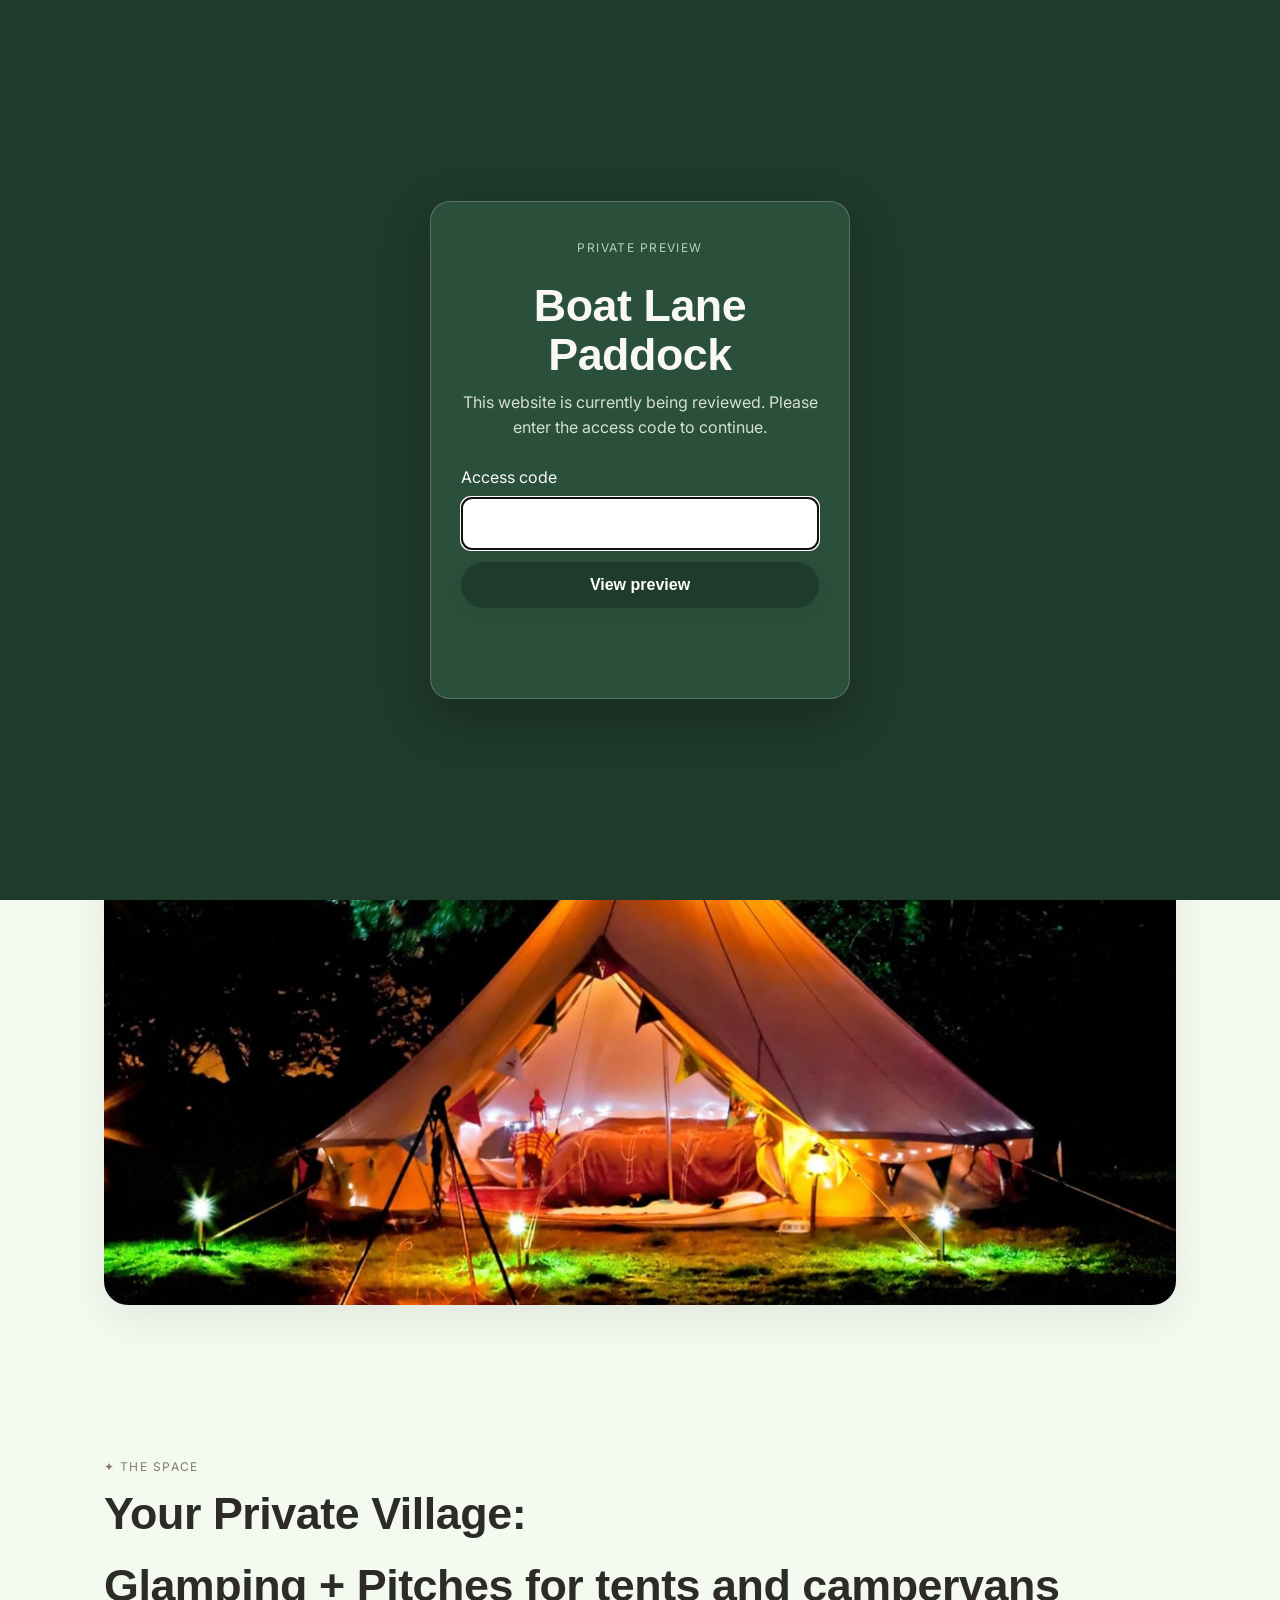
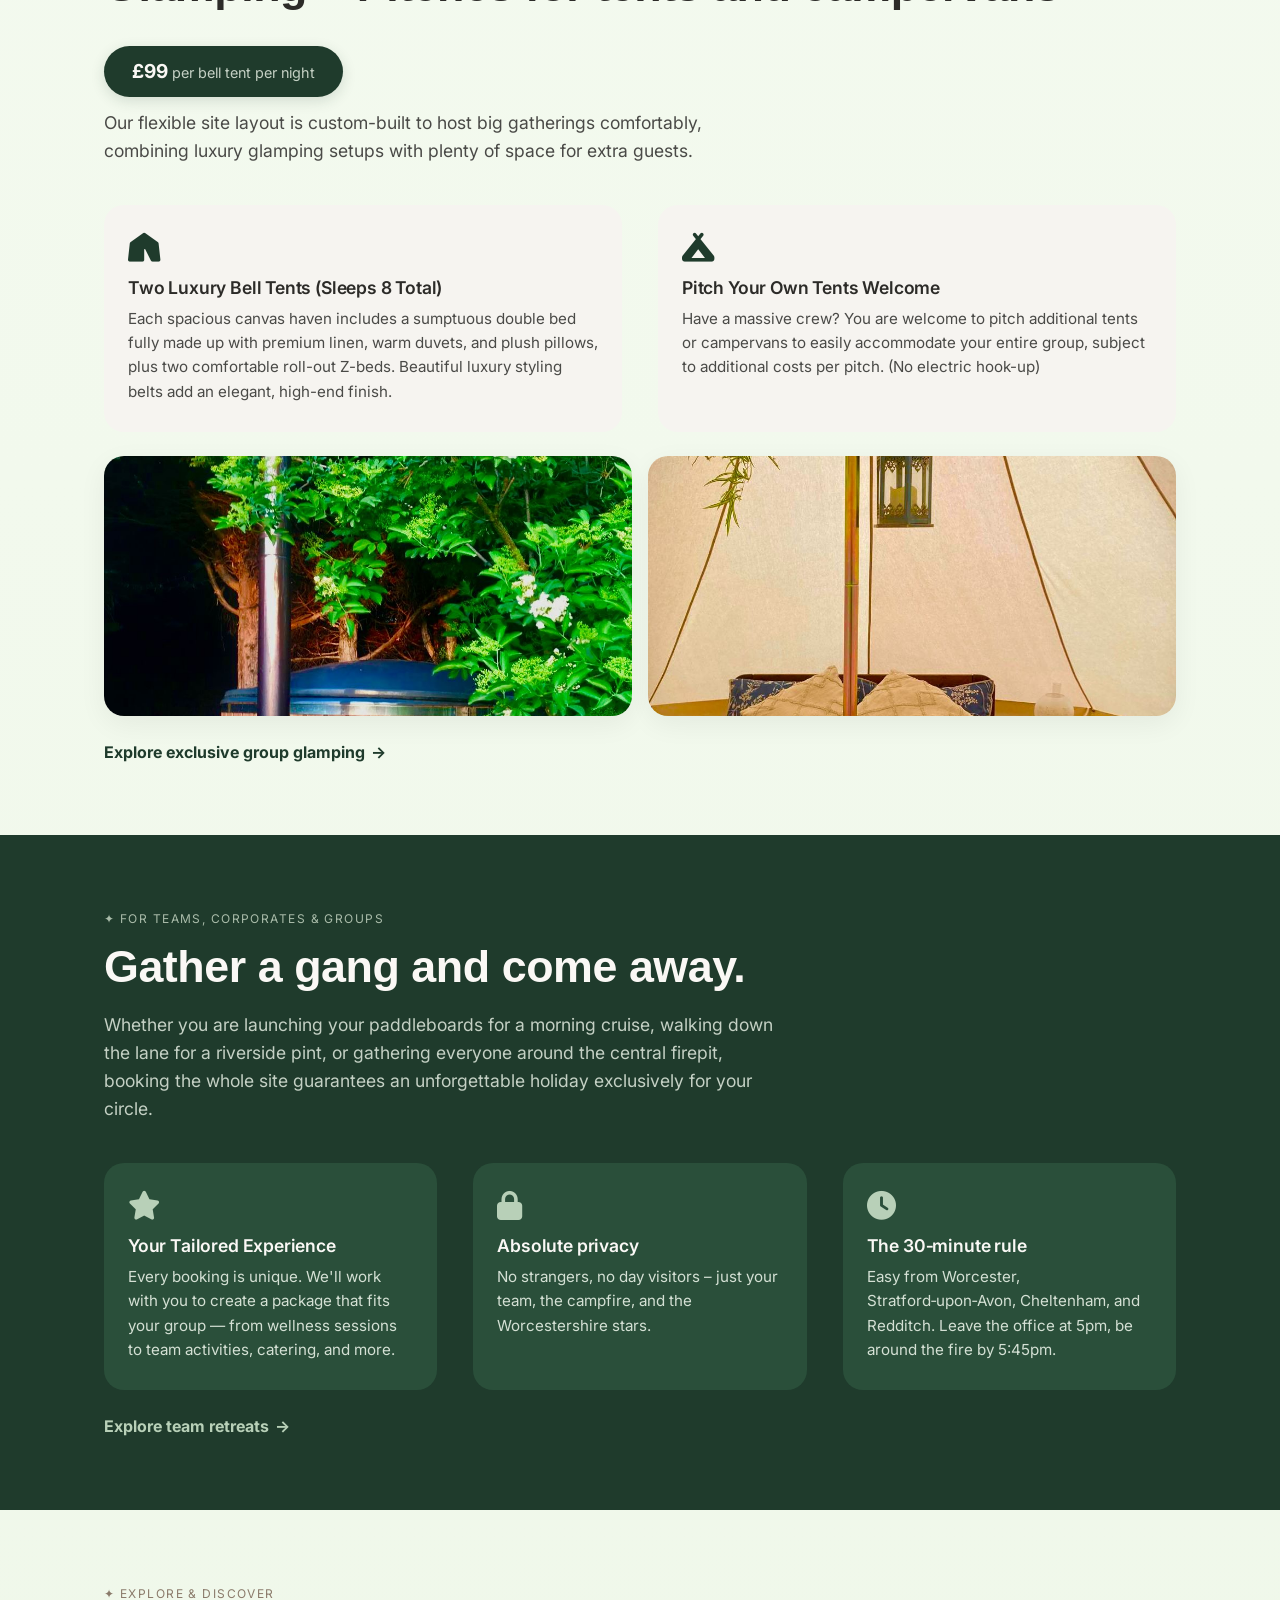
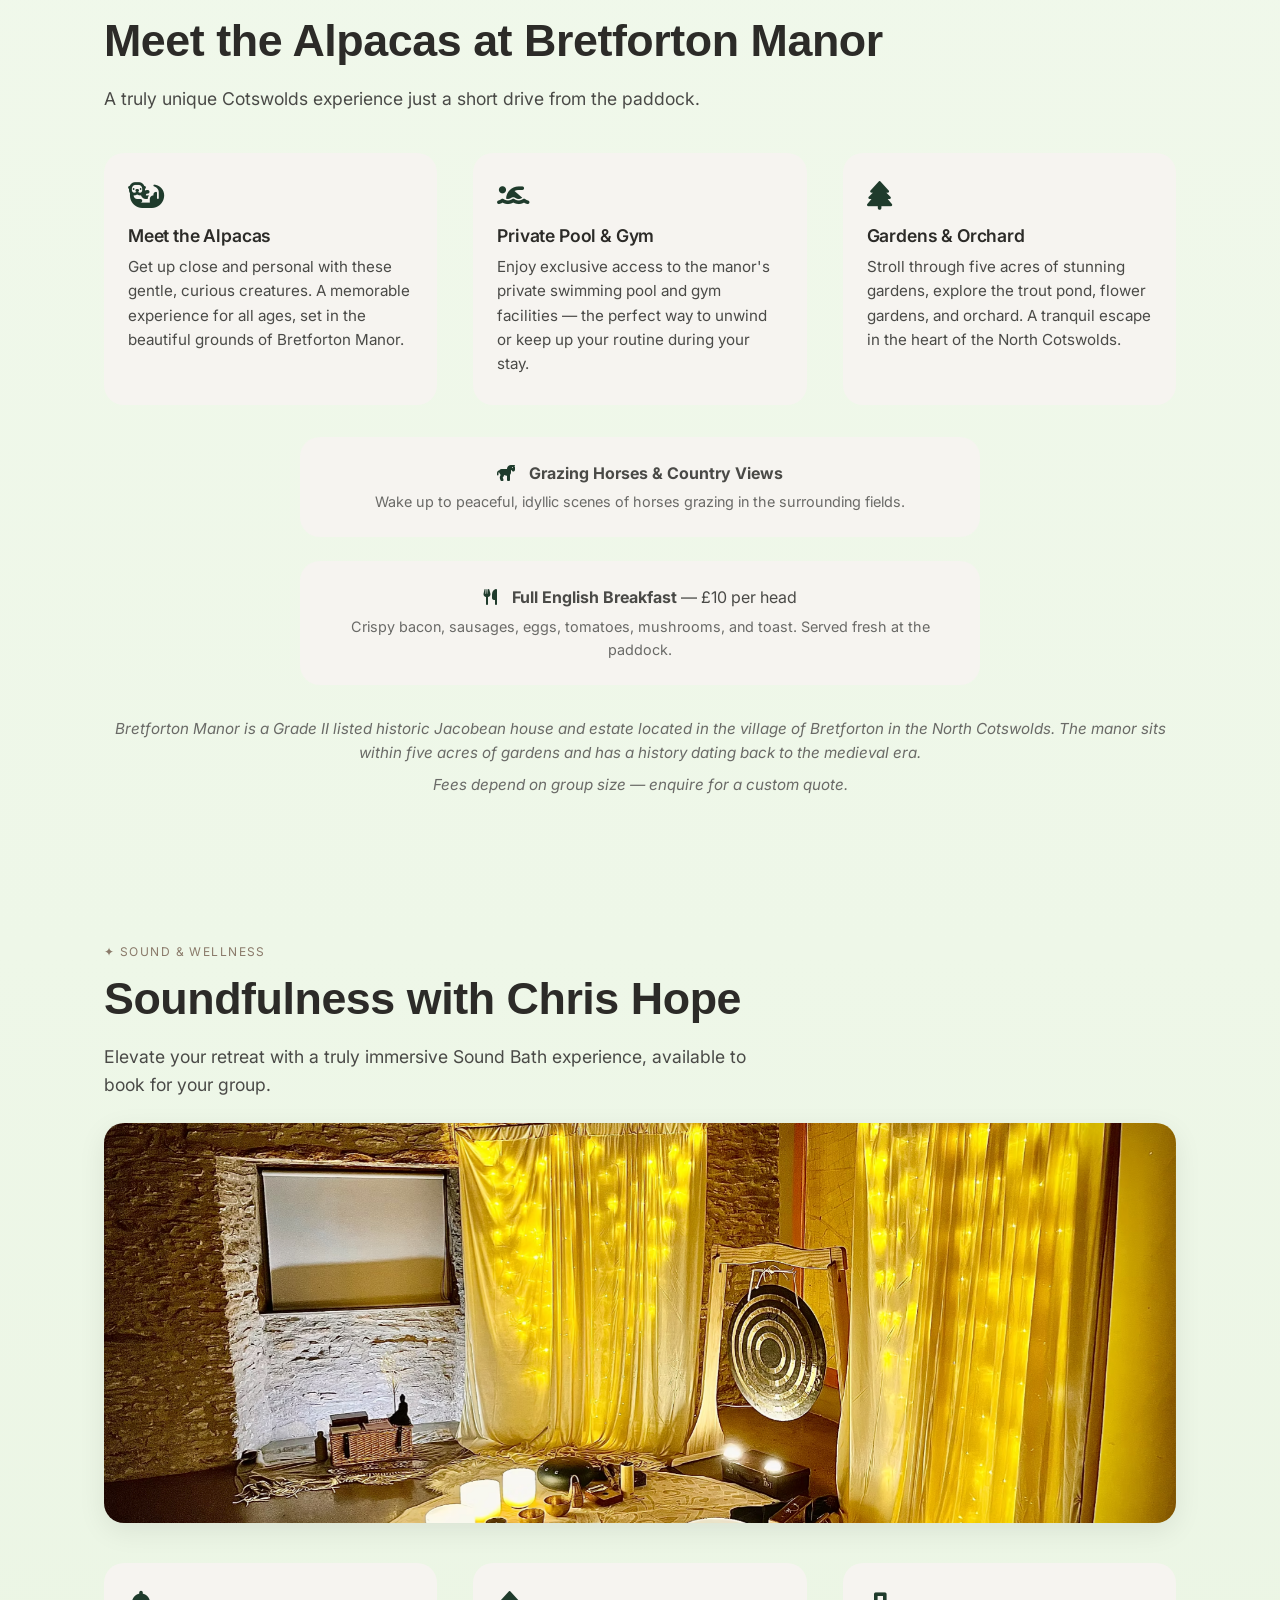
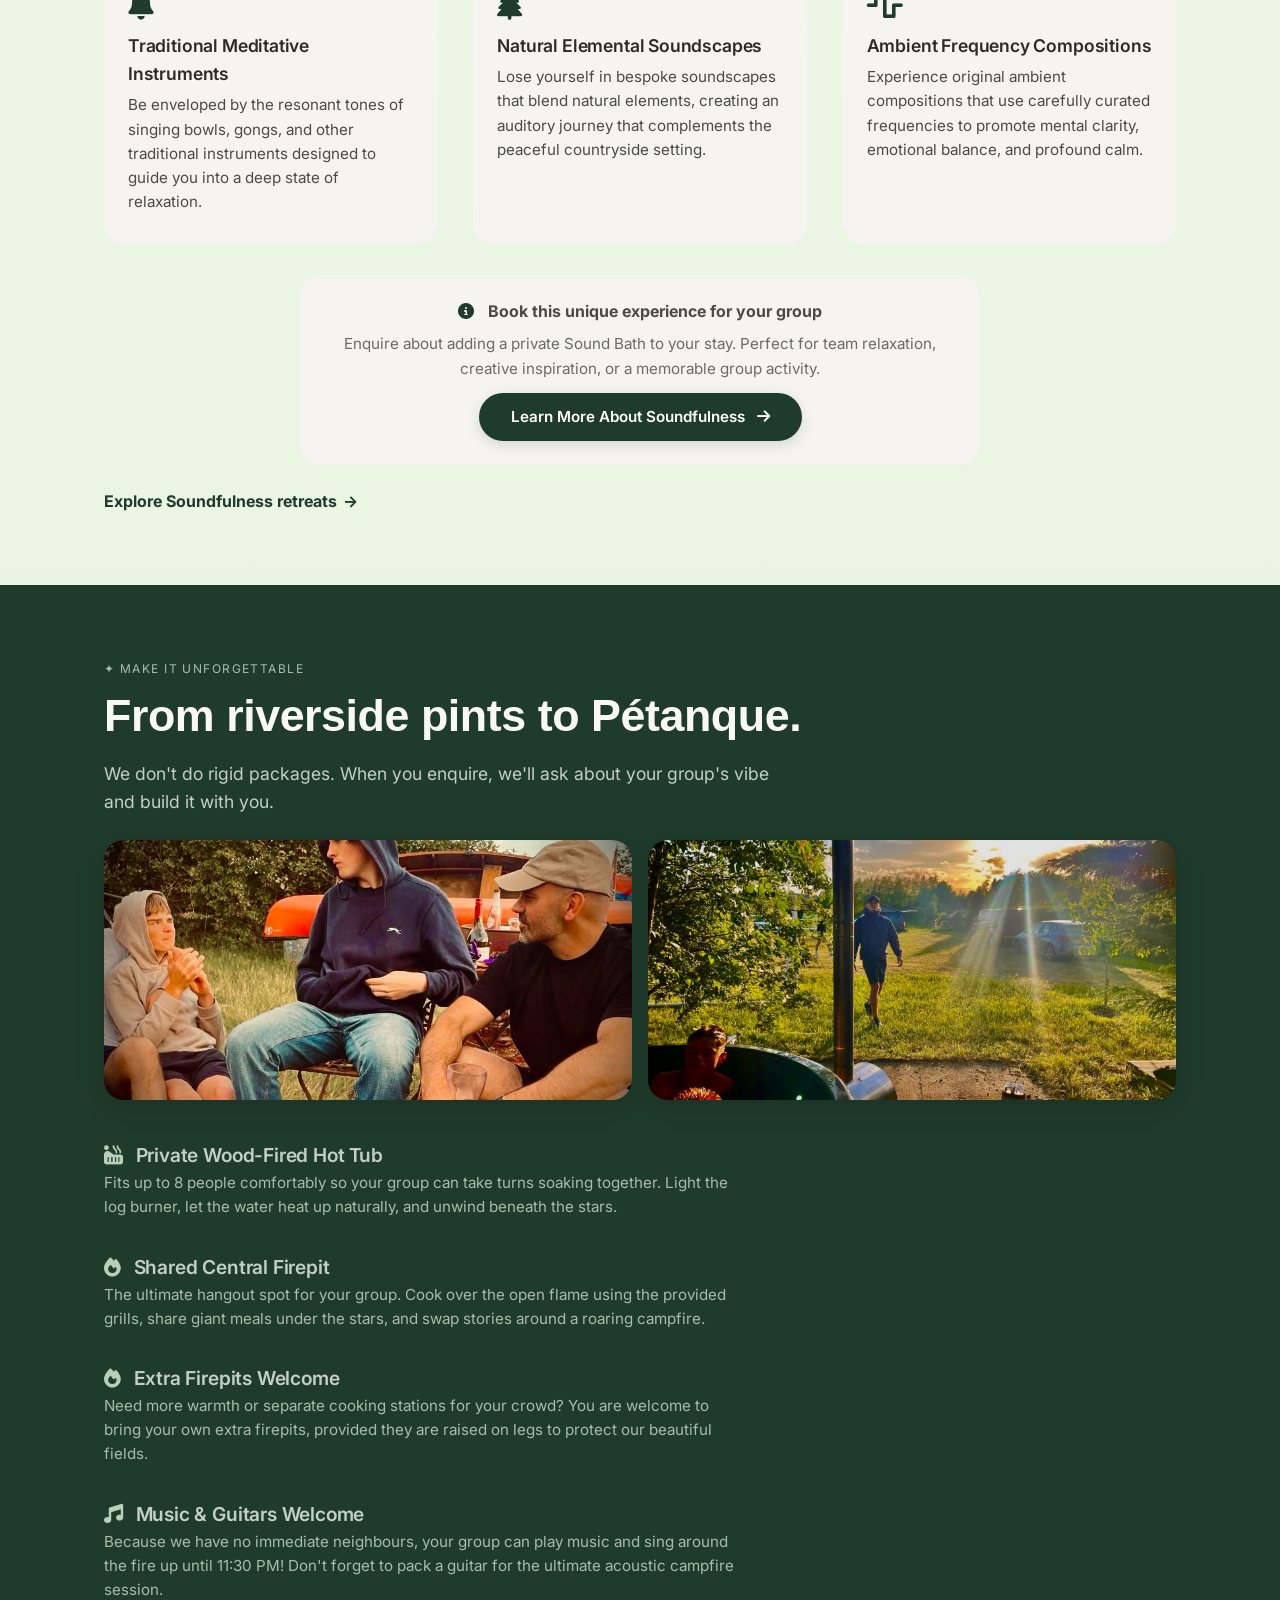
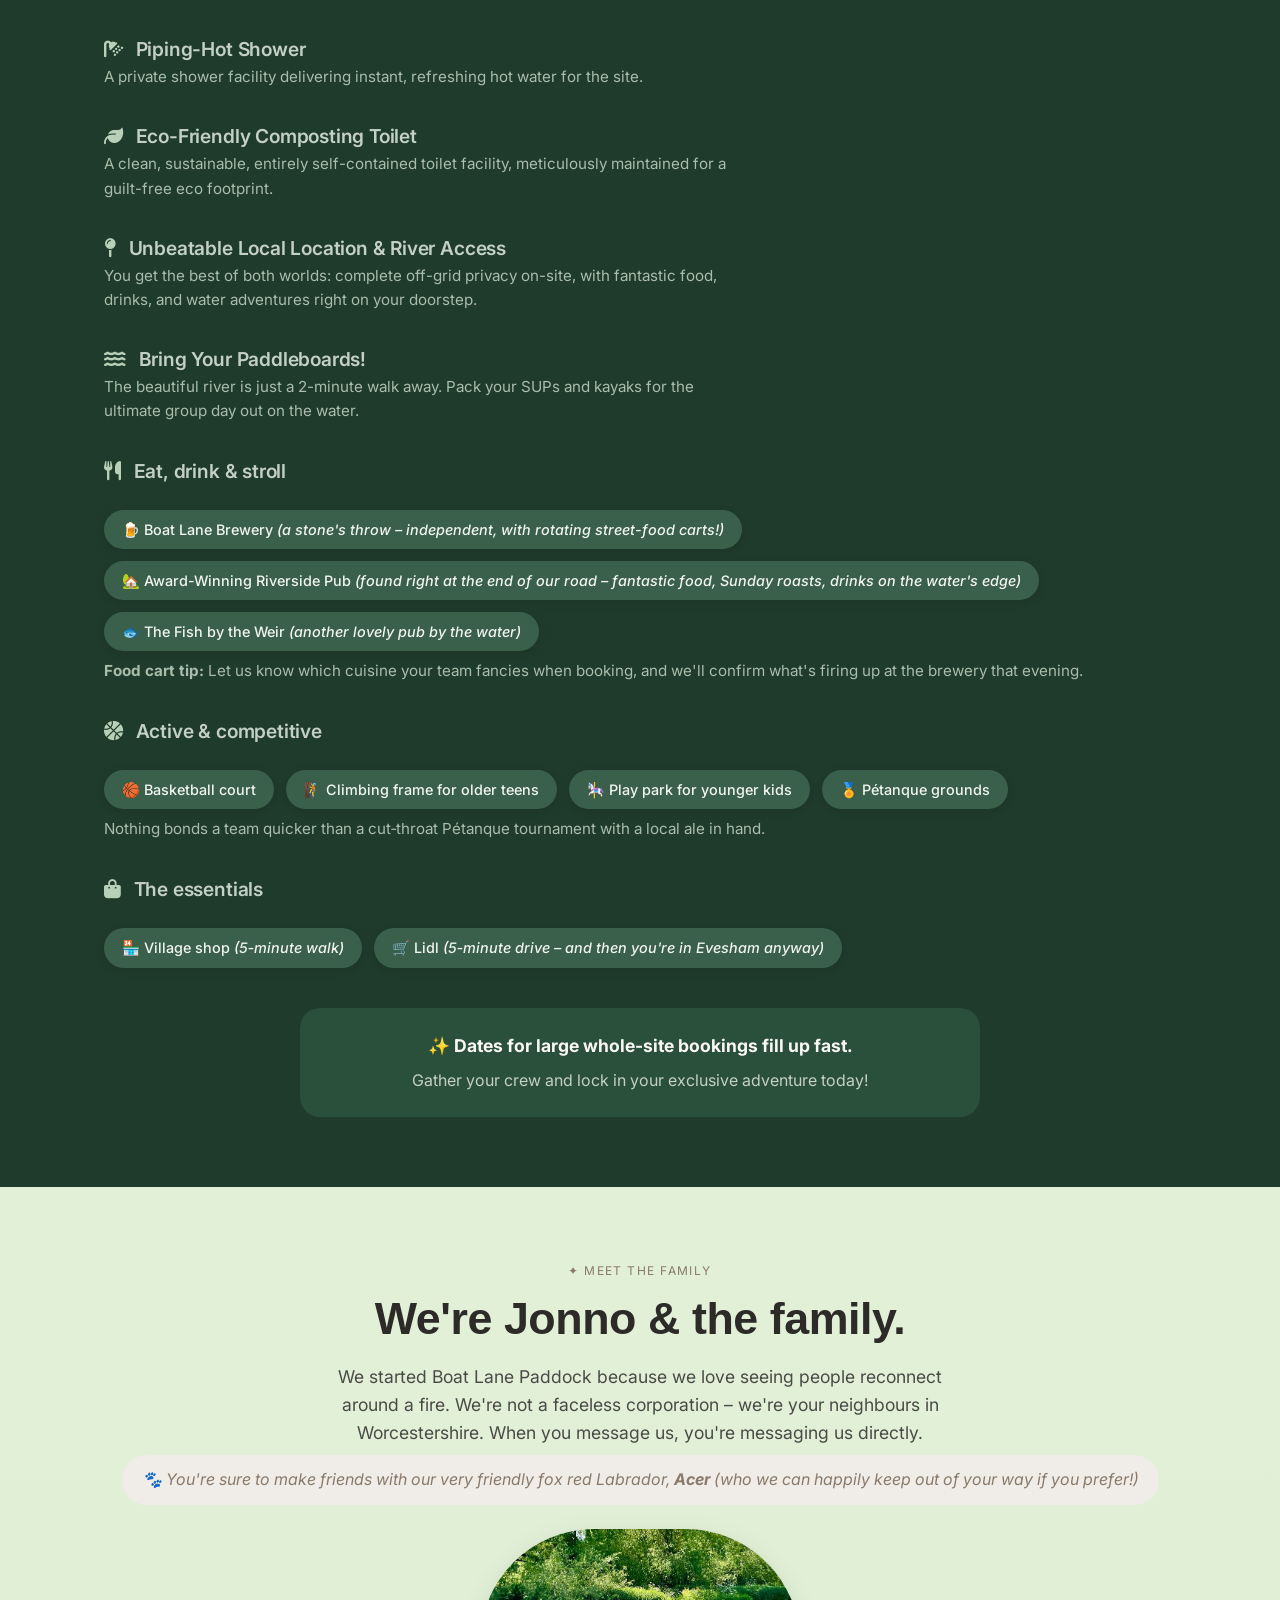
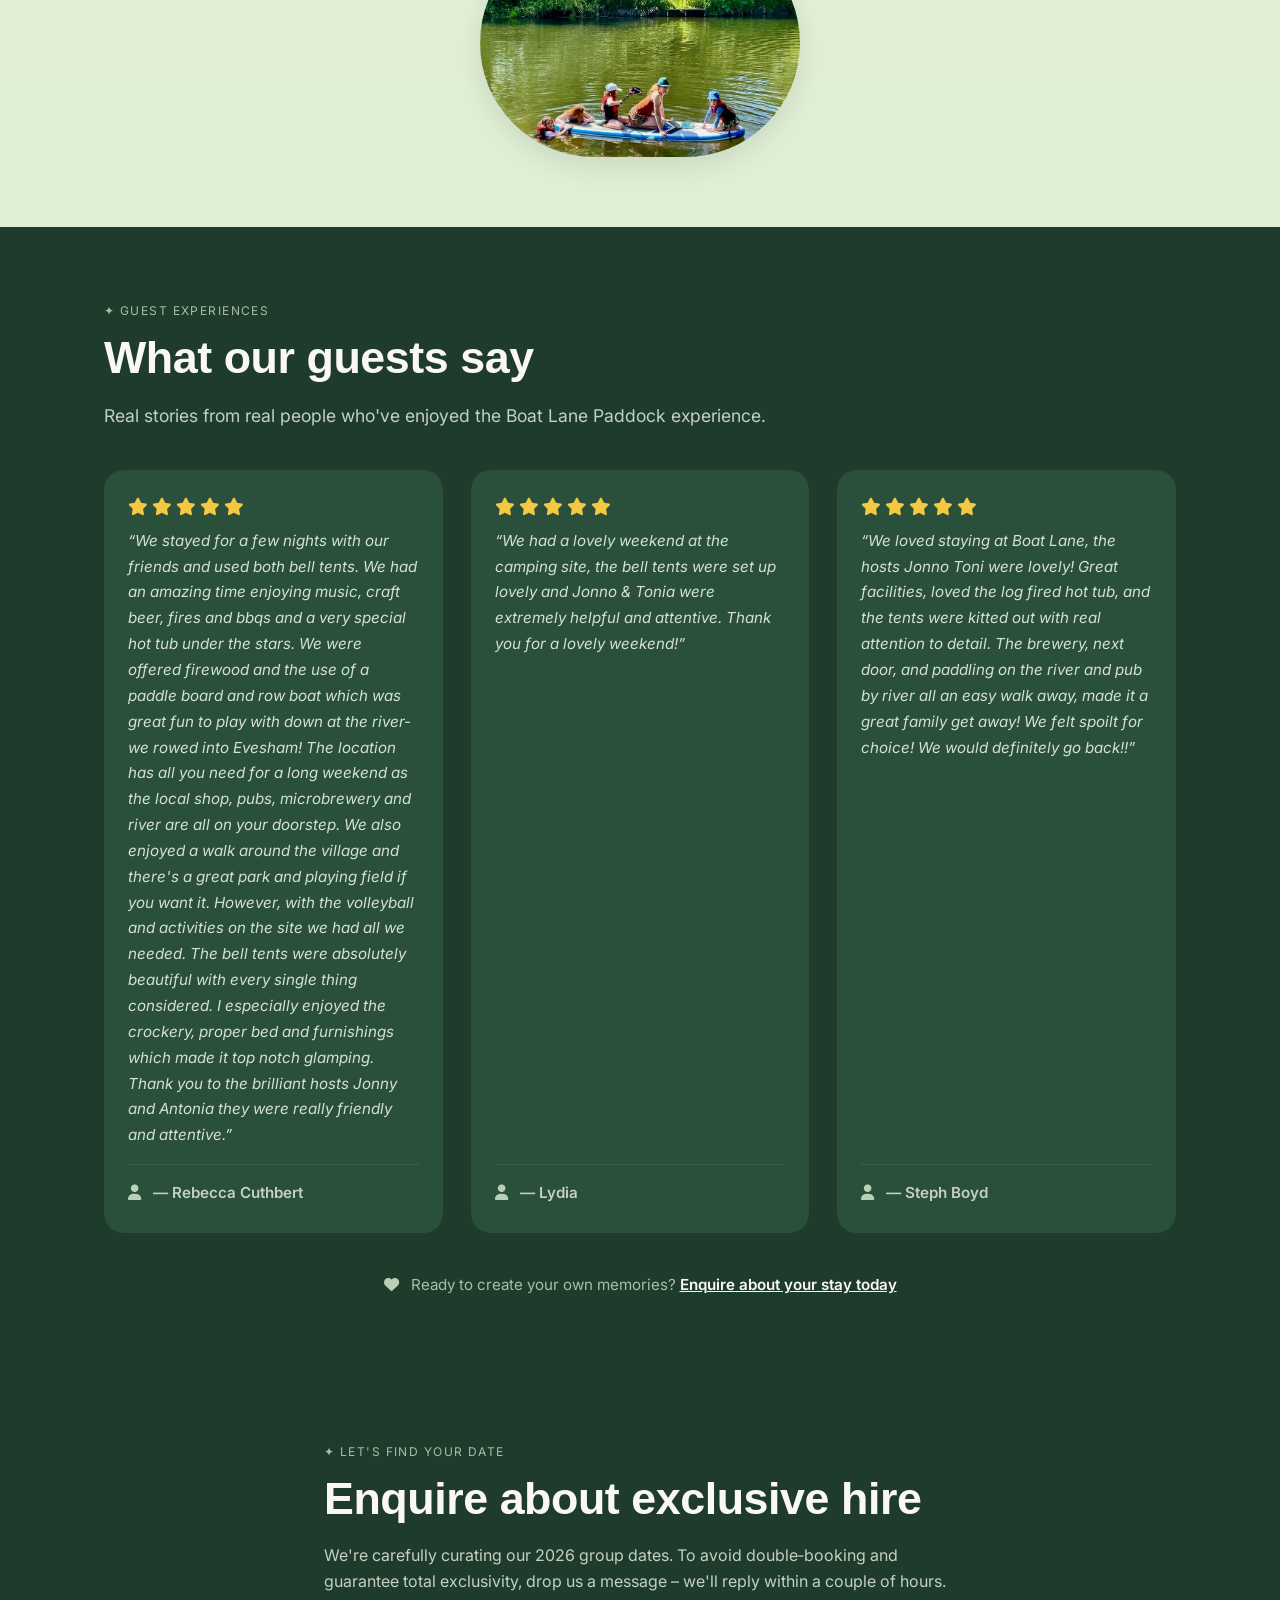
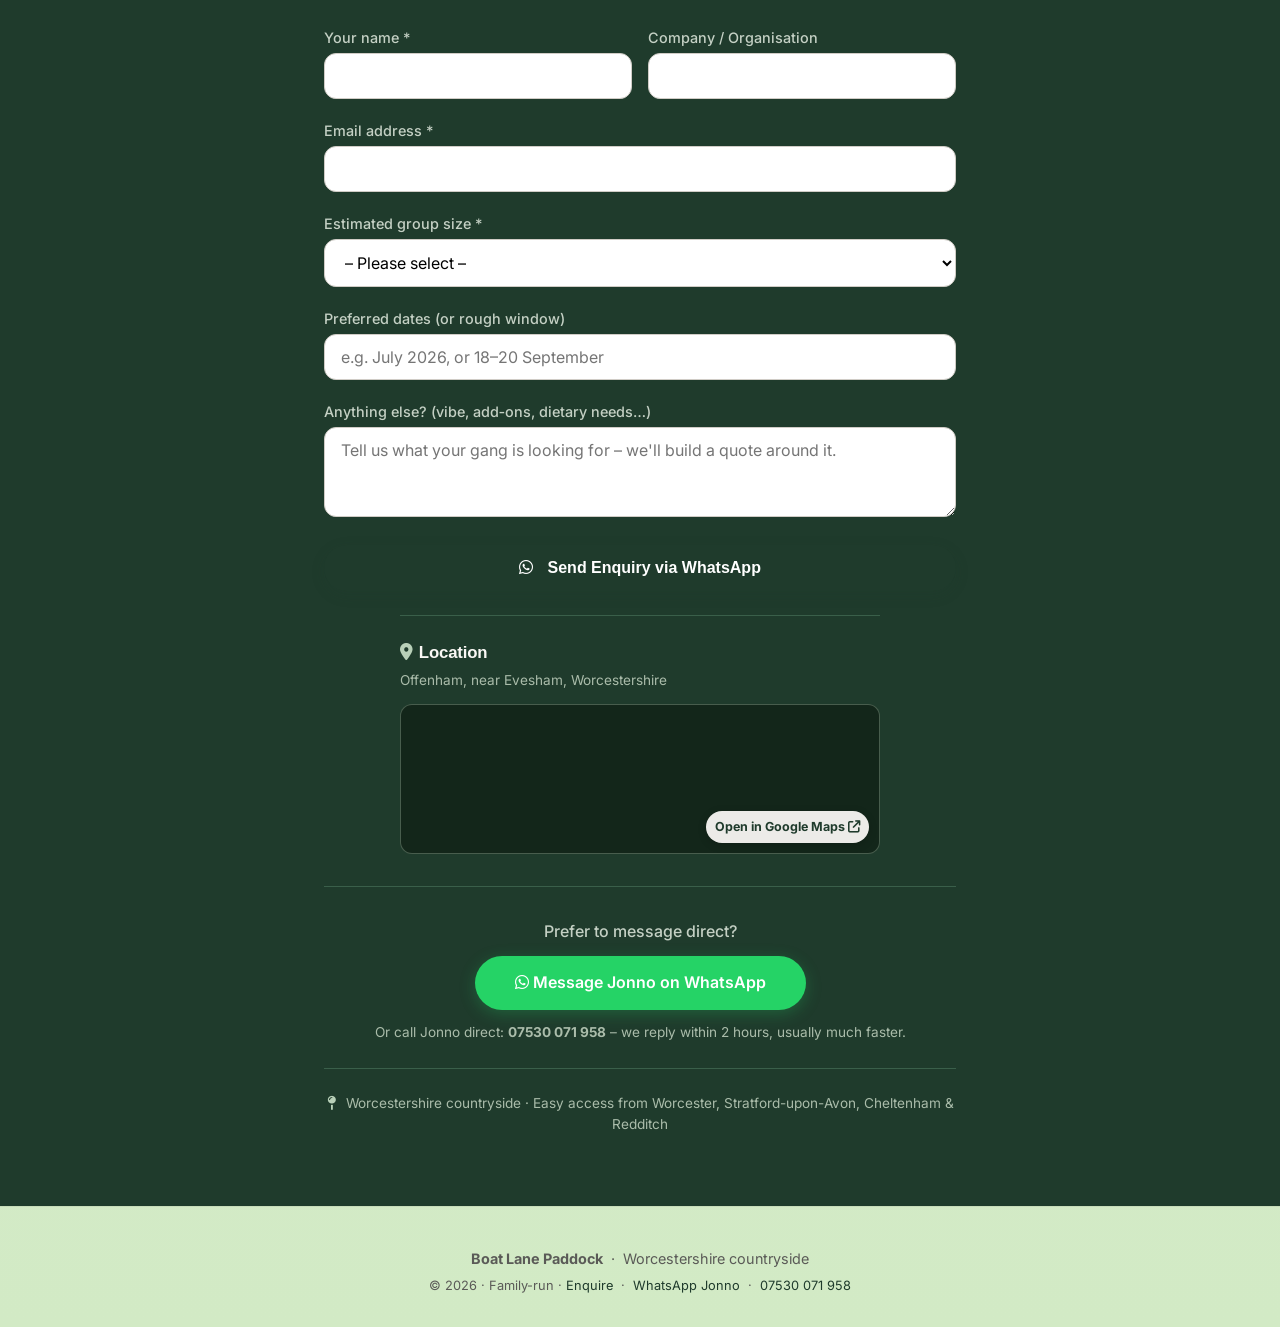
==== commit 03c3554d: "Add temporary private preview gate" ====
--- a/docs/index.html
+++ b/docs/index.html
@@ -8,7 +8,7 @@
 
     <!-- ===== PRIMARY META TAGS ===== -->
     <meta name="description" content="Exclusive group glamping in Worcestershire for 20+ guests: bell tents, a wood-fired hot tub, firepits and riverside stays for teams, families and celebrations." />
-    <meta name="robots" content="index, follow" />
+    <meta name="robots" content="noindex, nofollow" />
     <link rel="canonical" href="https://boatlaneglamping.co.uk/" />
 
     <!-- ===== OPEN GRAPH (for social sharing) ===== -->
@@ -927,6 +927,59 @@
                 transform: translateY(0);
             }
         }
+    
+        /* ===== PRIVATE PREVIEW GATE ===== */
+        #previewGate {
+            position: fixed;
+            inset: 0;
+            z-index: 10000;
+            display: flex;
+            align-items: center;
+            justify-content: center;
+            padding: 24px;
+            background: #1f3b2c;
+            color: #faf8f5;
+        }
+        .preview-gate-card {
+            width: min(100%, 420px);
+            padding: 36px 30px;
+            border: 1px solid rgba(255, 255, 255, 0.22);
+            border-radius: 20px;
+            background: #2a4f3a;
+            box-shadow: 0 18px 48px rgba(0, 0, 0, 0.28);
+            text-align: center;
+        }
+        .preview-gate-card h1 {
+            margin-bottom: 0.65rem;
+            font-size: clamp(2rem, 7vw, 2.8rem);
+        }
+        .preview-gate-card p {
+            margin-bottom: 1.5rem;
+            color: #d4e0d4;
+        }
+        .preview-gate-card input {
+            width: 100%;
+            padding: 13px 15px;
+            border: 1px solid rgba(255, 255, 255, 0.42);
+            border-radius: 10px;
+            background: #fff;
+            color: #2c2b28;
+            font: inherit;
+        }
+        .preview-gate-card button {
+            width: 100%;
+            margin-top: 12px;
+        }
+        .preview-gate-error {
+            min-height: 1.4em;
+            margin: 10px 0 0;
+            color: #ffe1d7 !important;
+            font-size: 0.9rem;
+        }
+        body.preview-unlocked #previewGate {
+            display: none;
+        }
+
     </style>
 
     <!-- ===== STRUCTURED DATA (JSON-LD) ===== -->
@@ -1017,6 +1070,20 @@
     
 </head>
 <body>
+    <div id="previewGate" role="dialog" aria-modal="true" aria-labelledby="previewGateTitle">
+        <div class="preview-gate-card">
+            <p class="section-tag" style="color:#b8d0b8;">Private preview</p>
+            <h1 id="previewGateTitle">Boat Lane Paddock</h1>
+            <p>This website is currently being reviewed. Please enter the access code to continue.</p>
+            <form id="previewGateForm">
+                <label for="previewGatePassword" style="display:block; text-align:left; margin-bottom:6px;">Access code</label>
+                <input id="previewGatePassword" type="password" autocomplete="current-password" required />
+                <button class="btn btn-primary" type="submit">View preview</button>
+                <p id="previewGateError" class="preview-gate-error" role="alert"></p>
+            </form>
+        </div>
+    </div>
+
 
 <!-- ===== HEADER ===== -->
     <header>
@@ -1563,6 +1630,34 @@
 
     <!-- ===== JAVASCRIPT ===== -->
     <script>
+
+        // ===== PRIVATE PREVIEW GATE =====
+        (function () {
+            const previewCode = 'boat-lane-preview';
+            const gate = document.getElementById('previewGate');
+            const form = document.getElementById('previewGateForm');
+            const passwordInput = document.getElementById('previewGatePassword');
+            const error = document.getElementById('previewGateError');
+
+            if (sessionStorage.getItem('boatLanePreviewAccess') === 'granted') {
+                document.body.classList.add('preview-unlocked');
+            } else {
+                passwordInput.focus();
+            }
+
+            form.addEventListener('submit', function (event) {
+                event.preventDefault();
+                if (passwordInput.value === previewCode) {
+                    sessionStorage.setItem('boatLanePreviewAccess', 'granted');
+                    document.body.classList.add('preview-unlocked');
+                    error.textContent = '';
+                } else {
+                    error.textContent = 'That access code is not recognised.';
+                    passwordInput.select();
+                }
+            });
+        })();
+
         // Keep anchor targets clear of the sticky header at every responsive height.
         const stickyHeader = document.querySelector('header');
         const firstAnchoredSection = document.querySelector('section[id]');
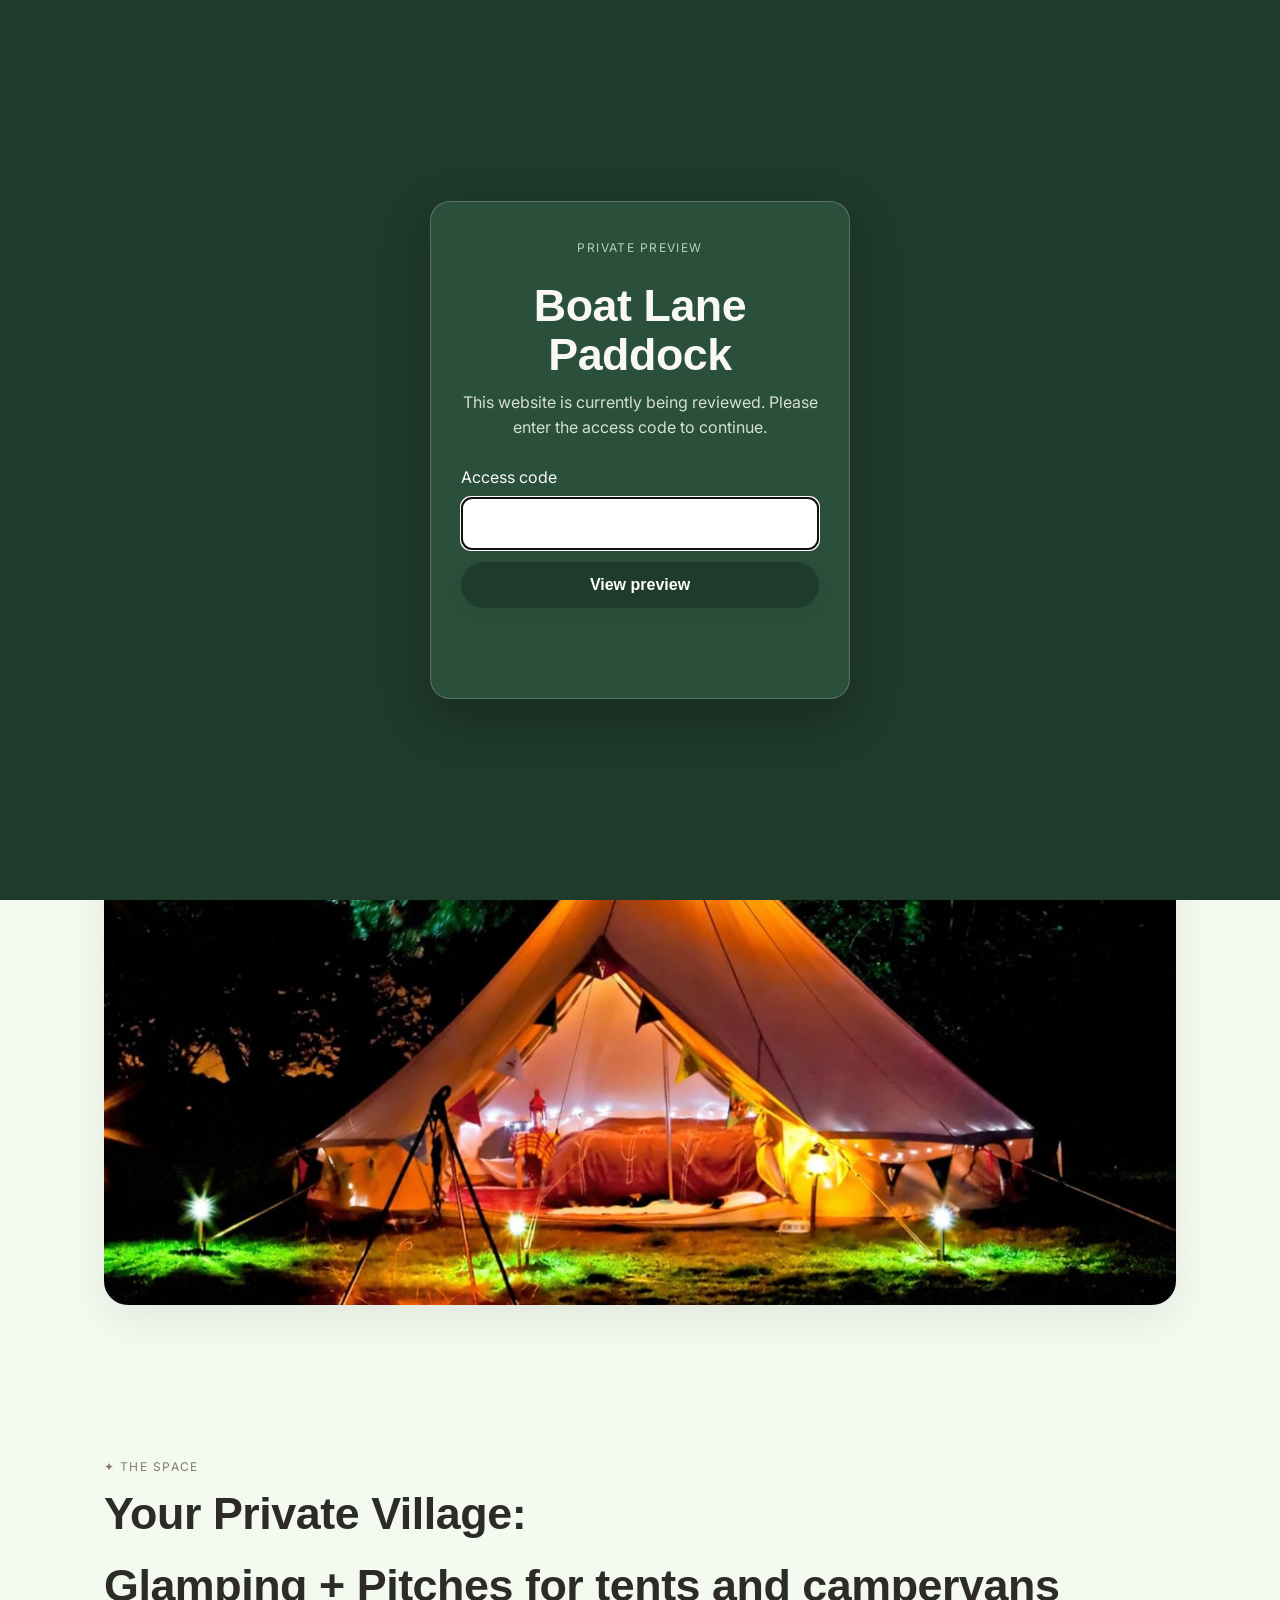
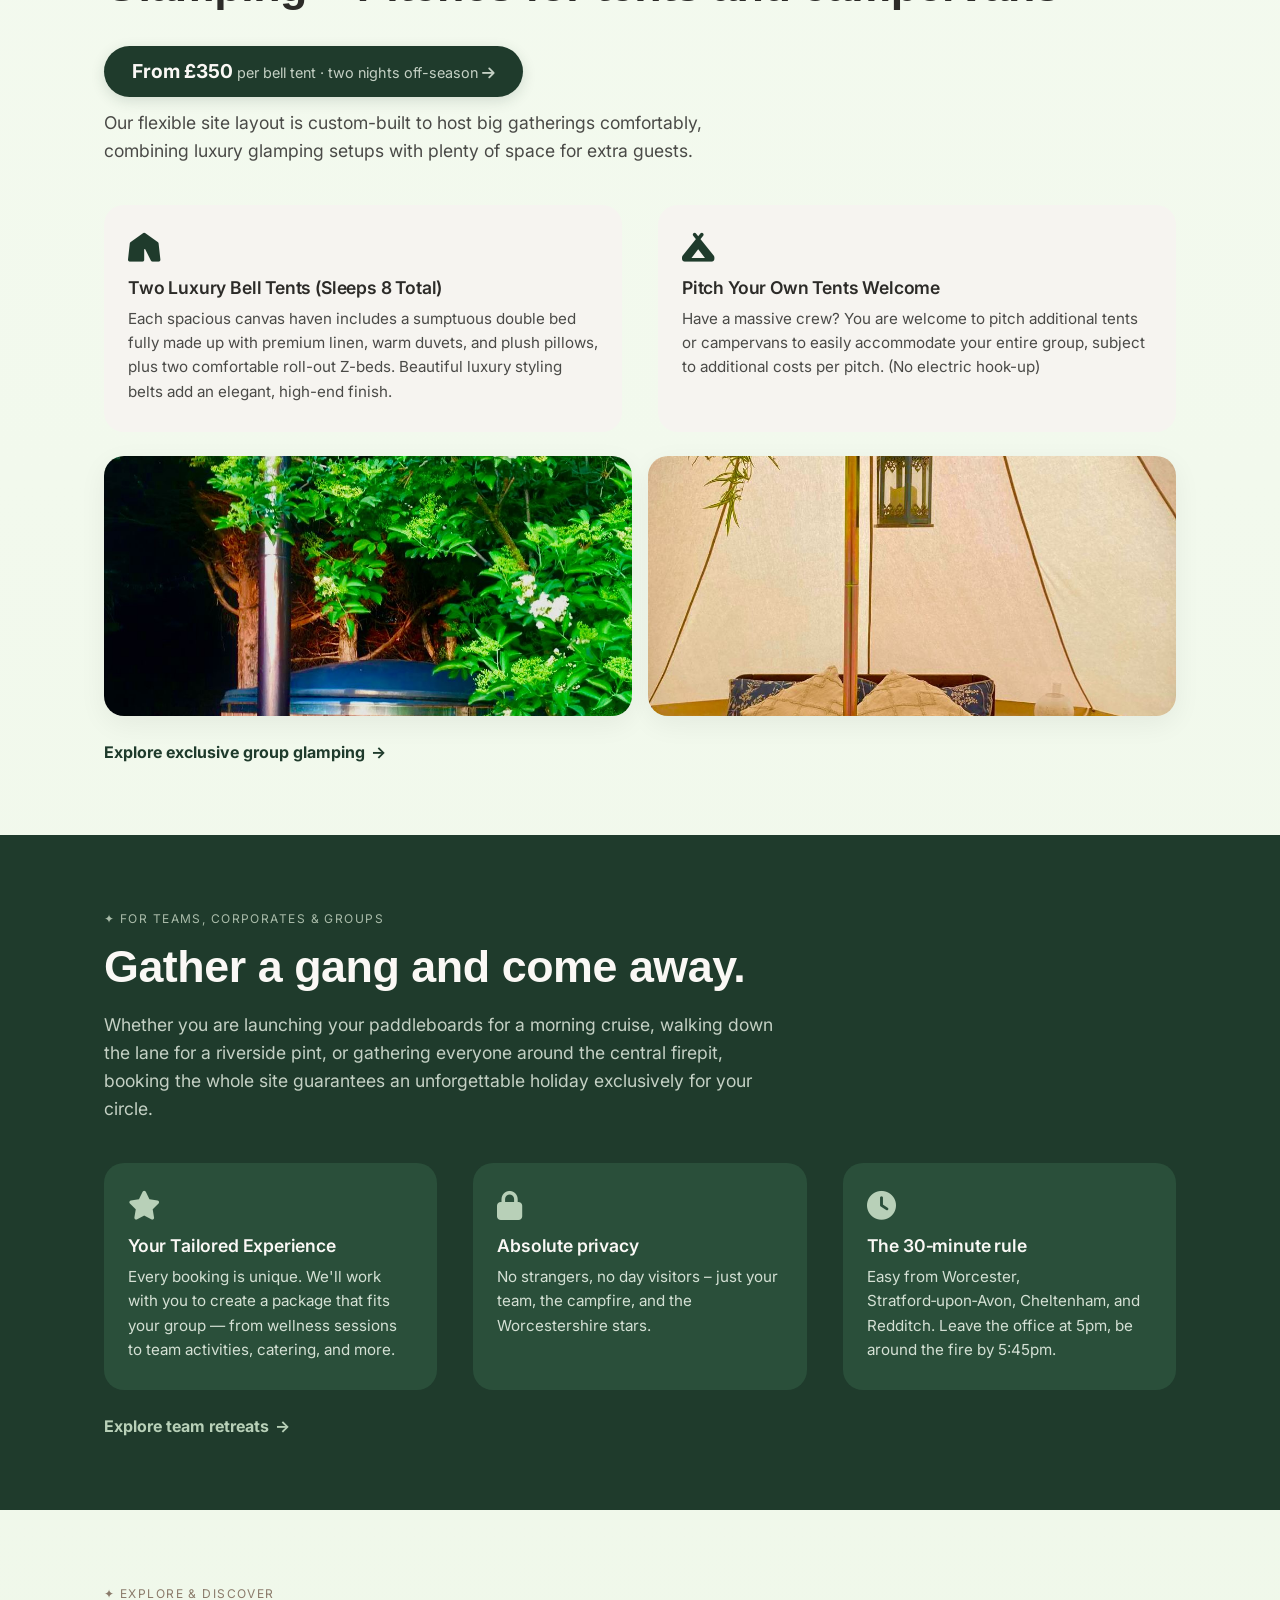
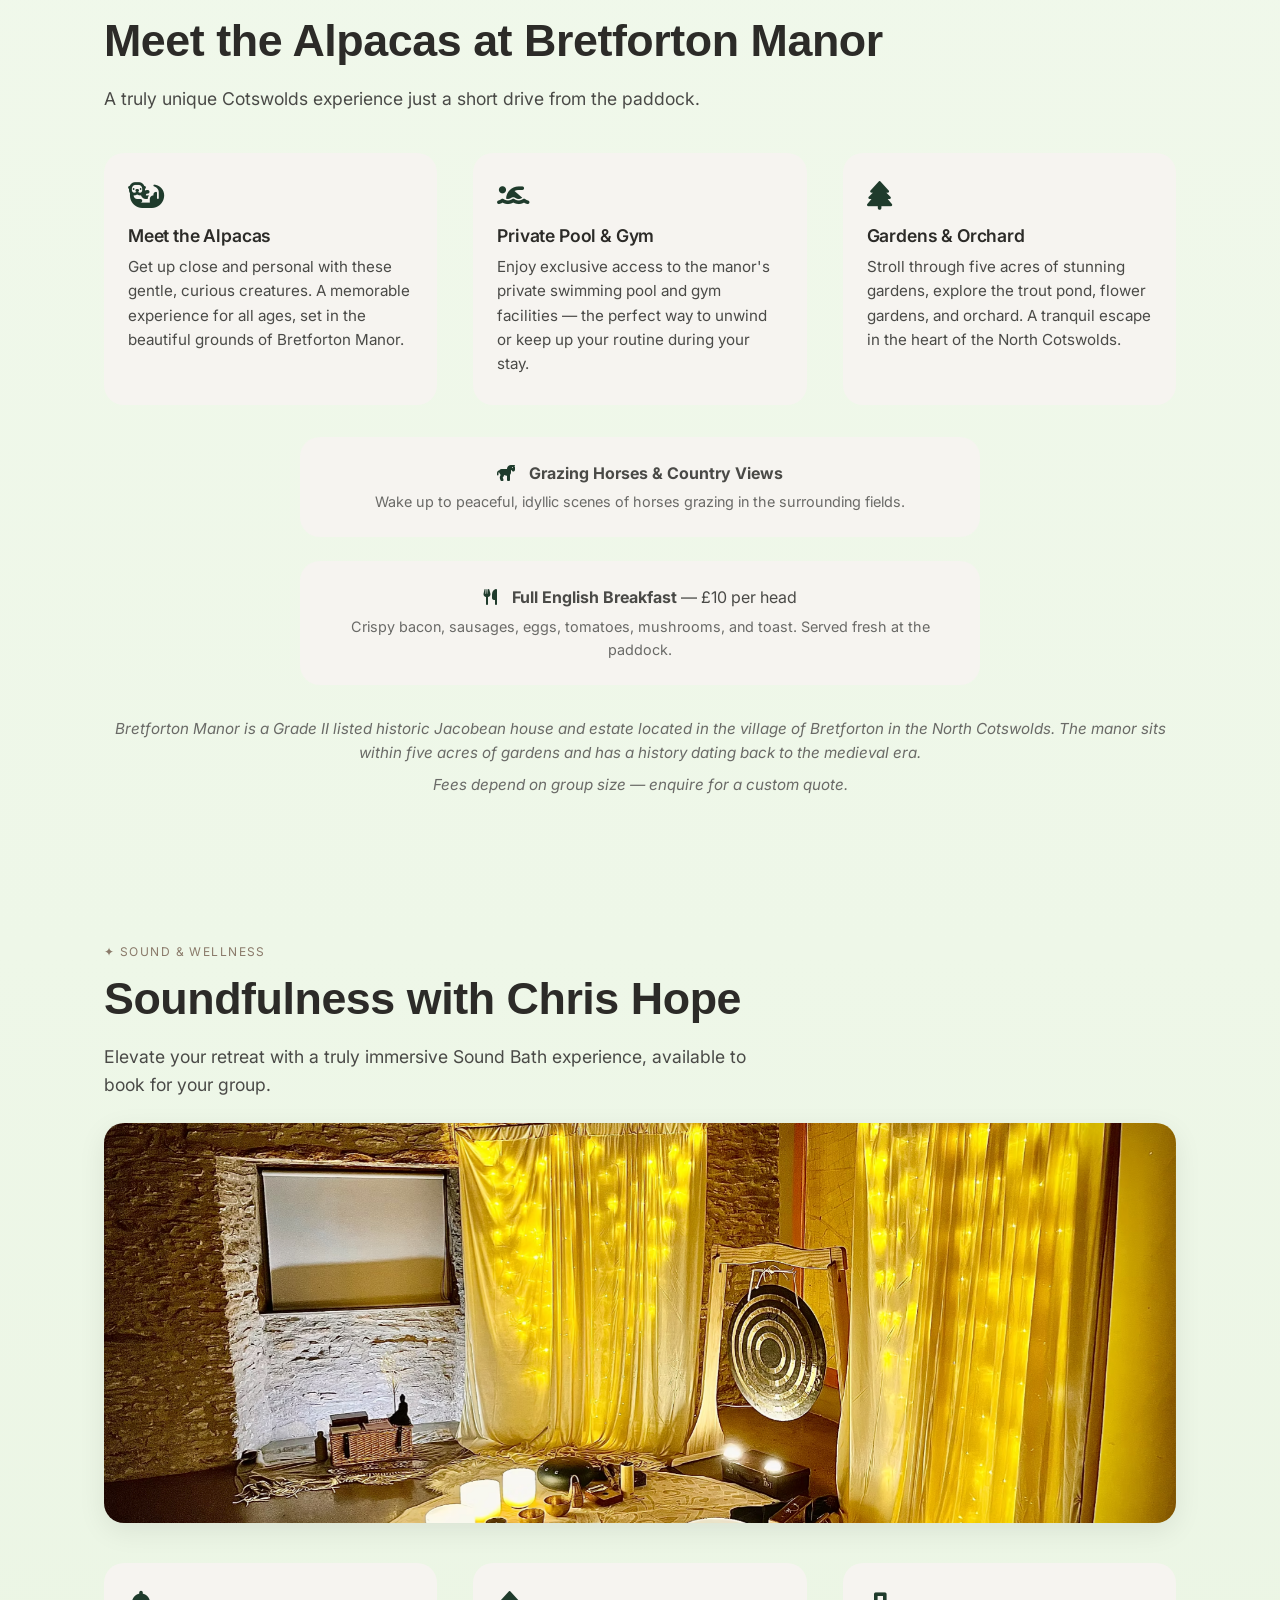
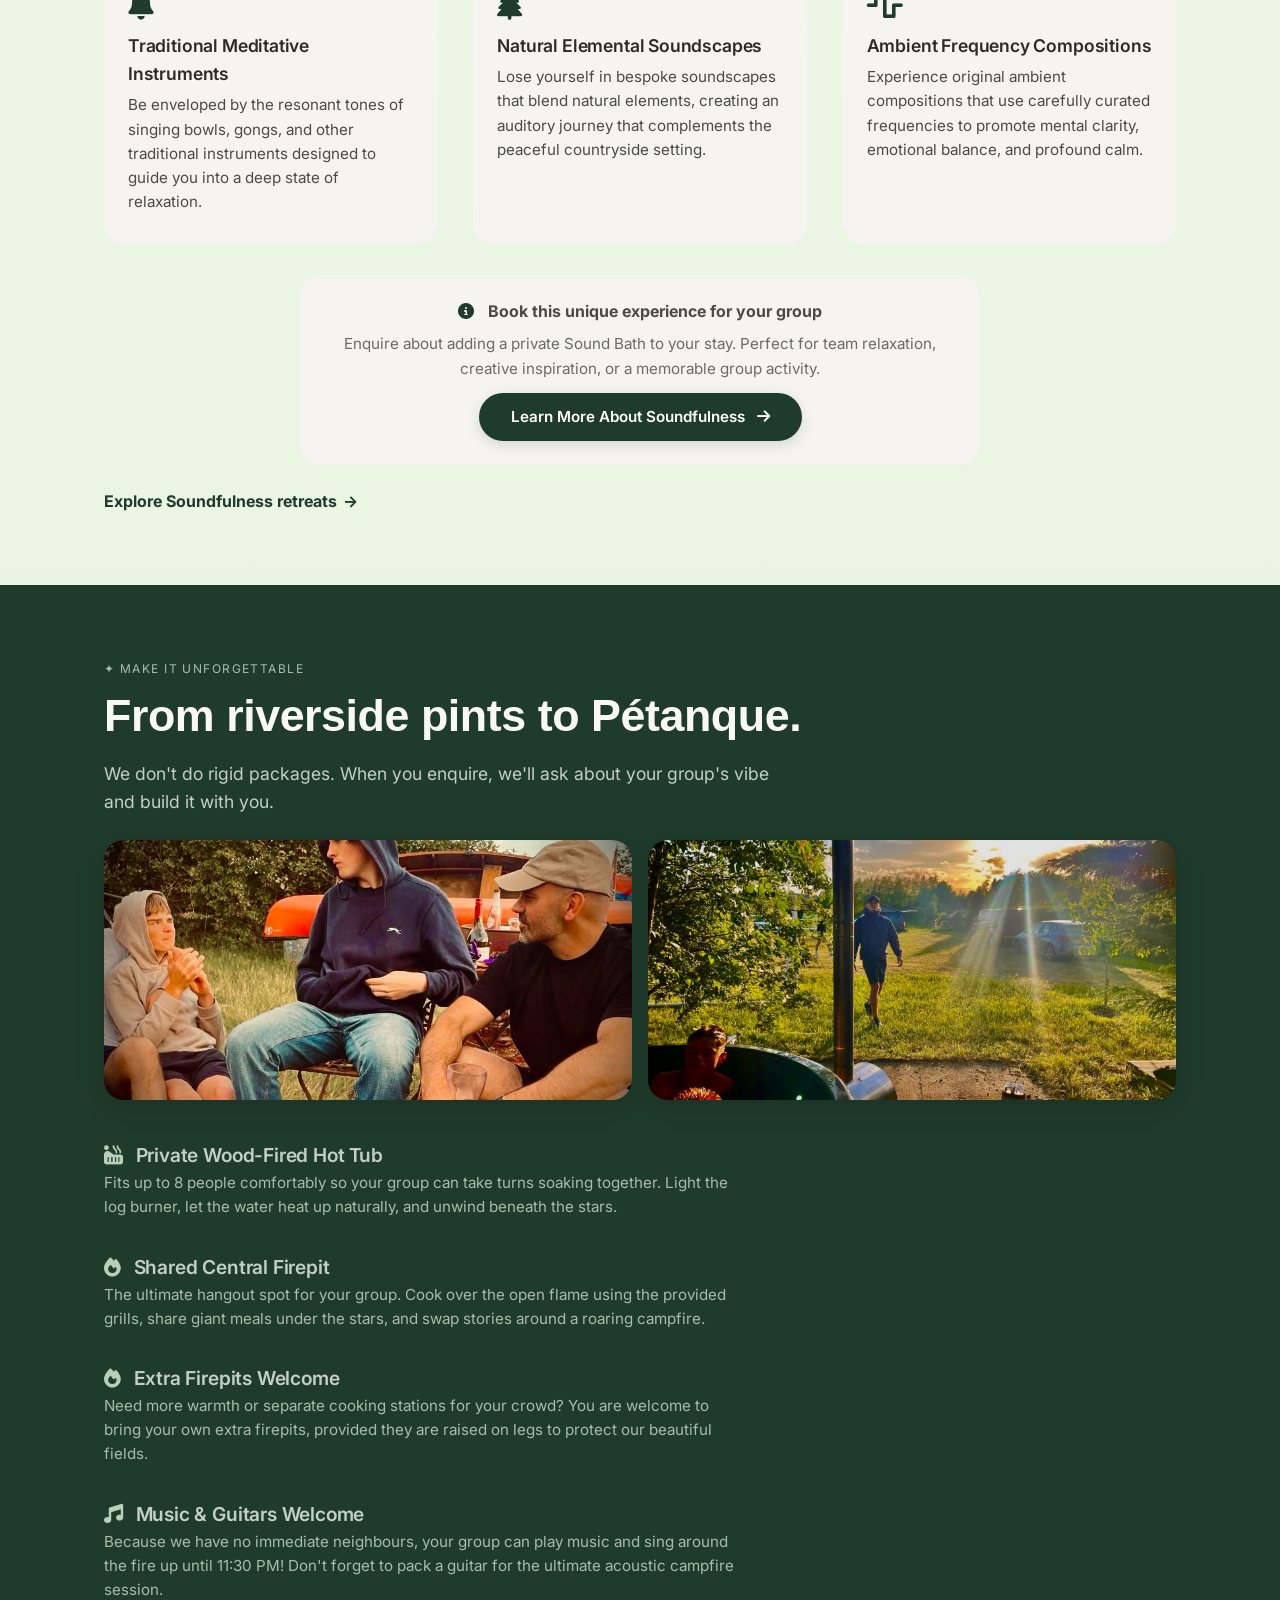
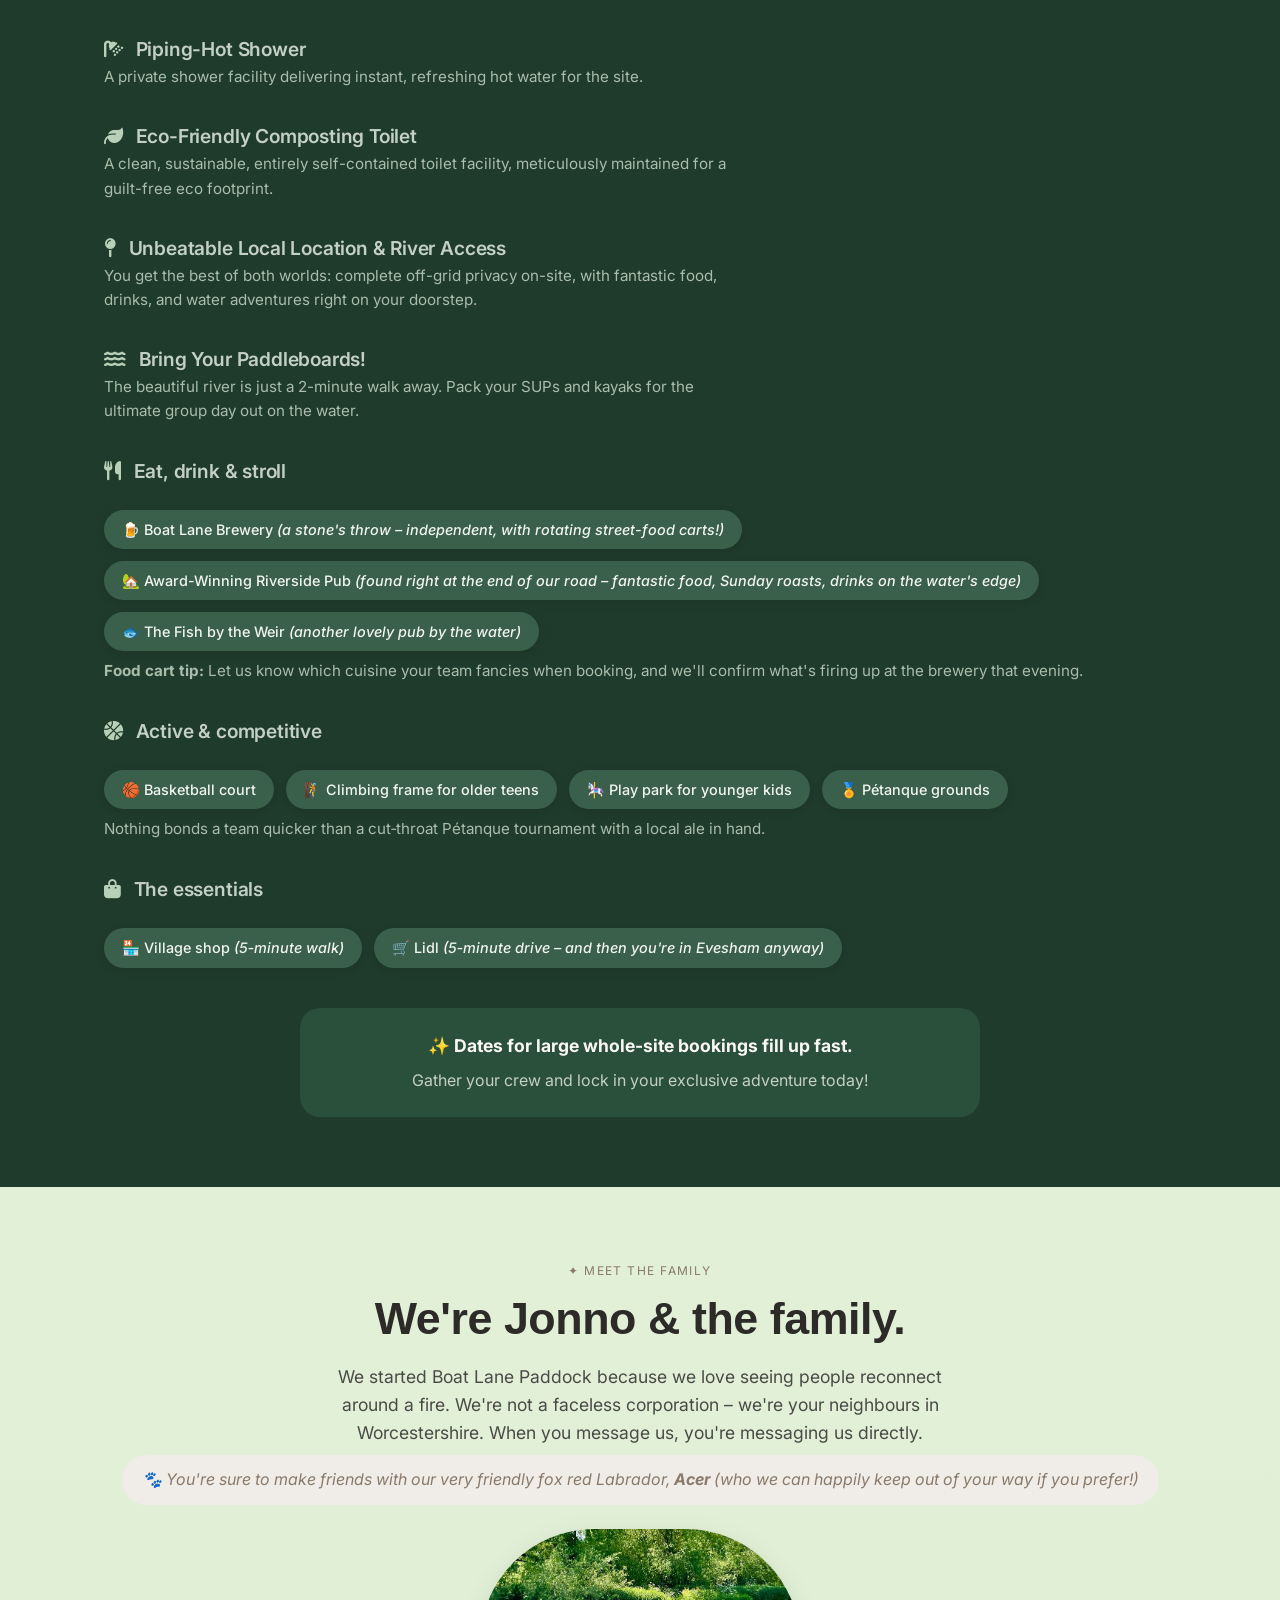
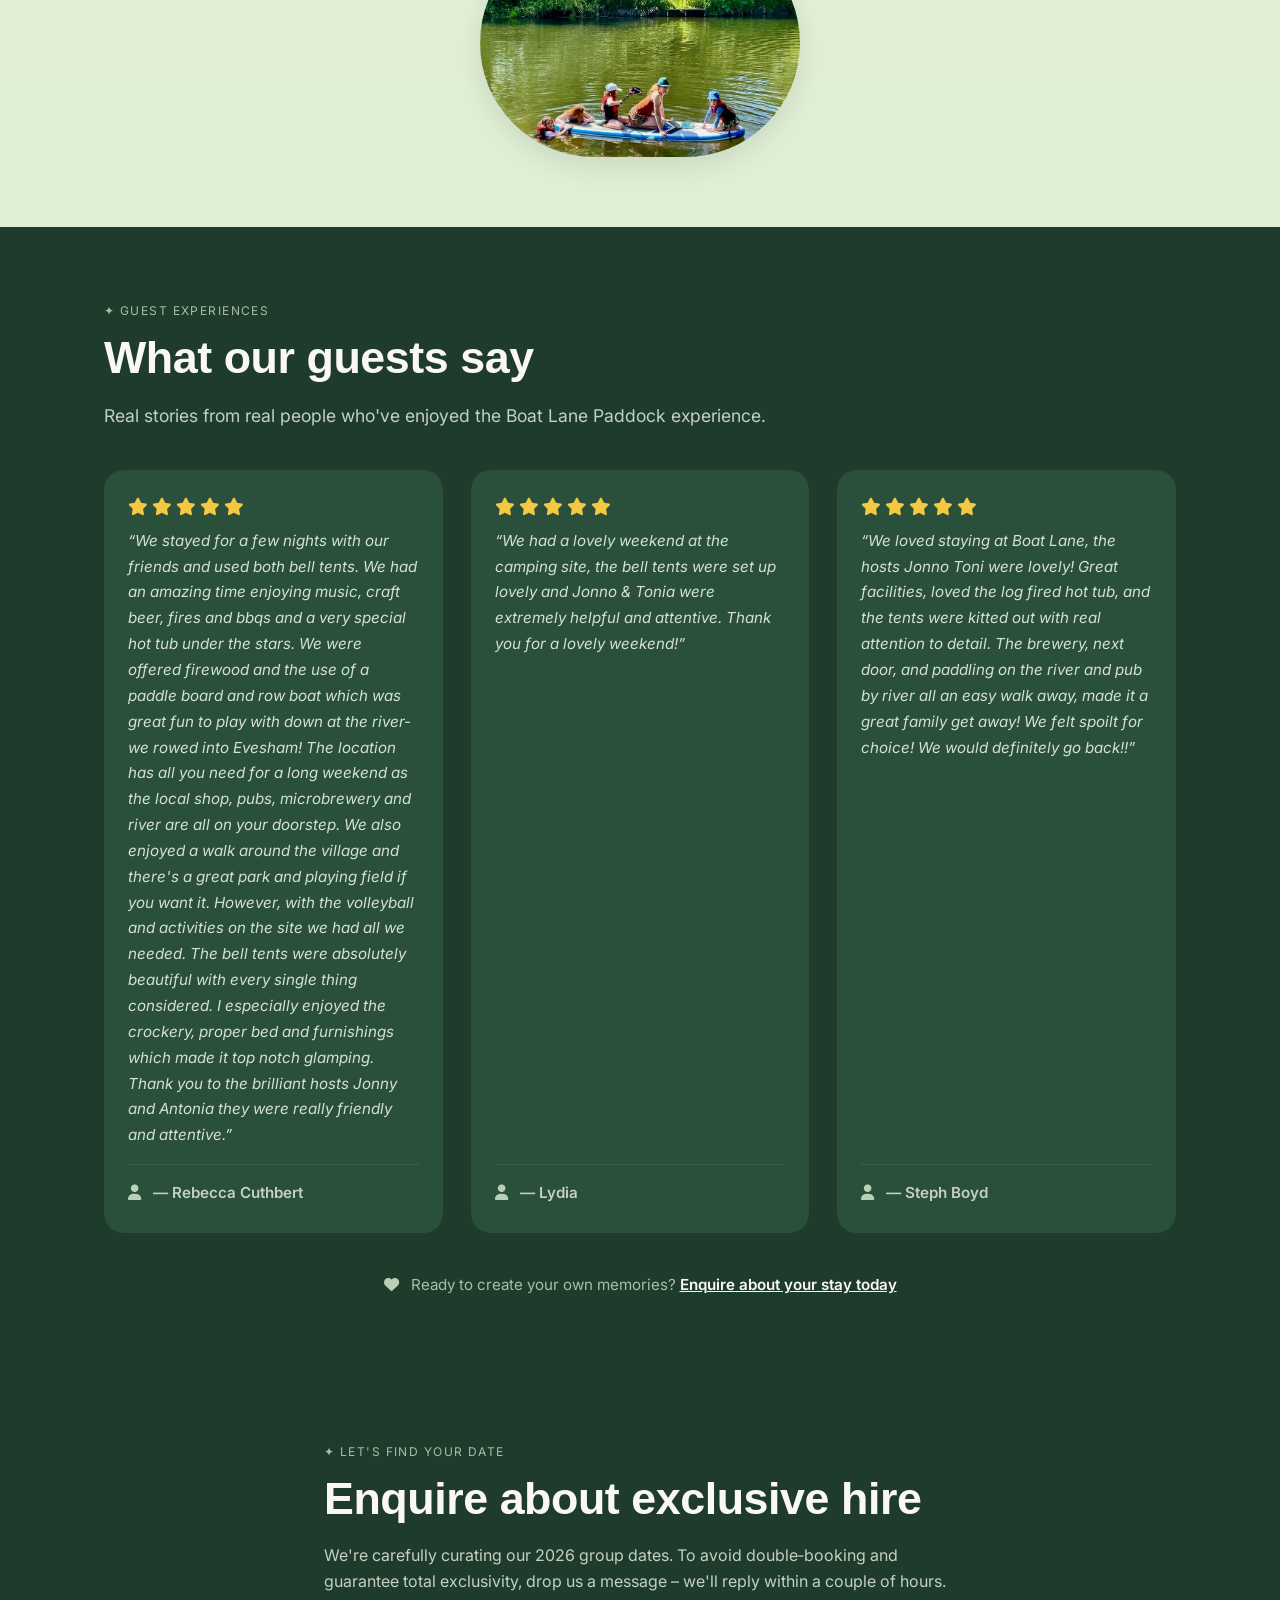
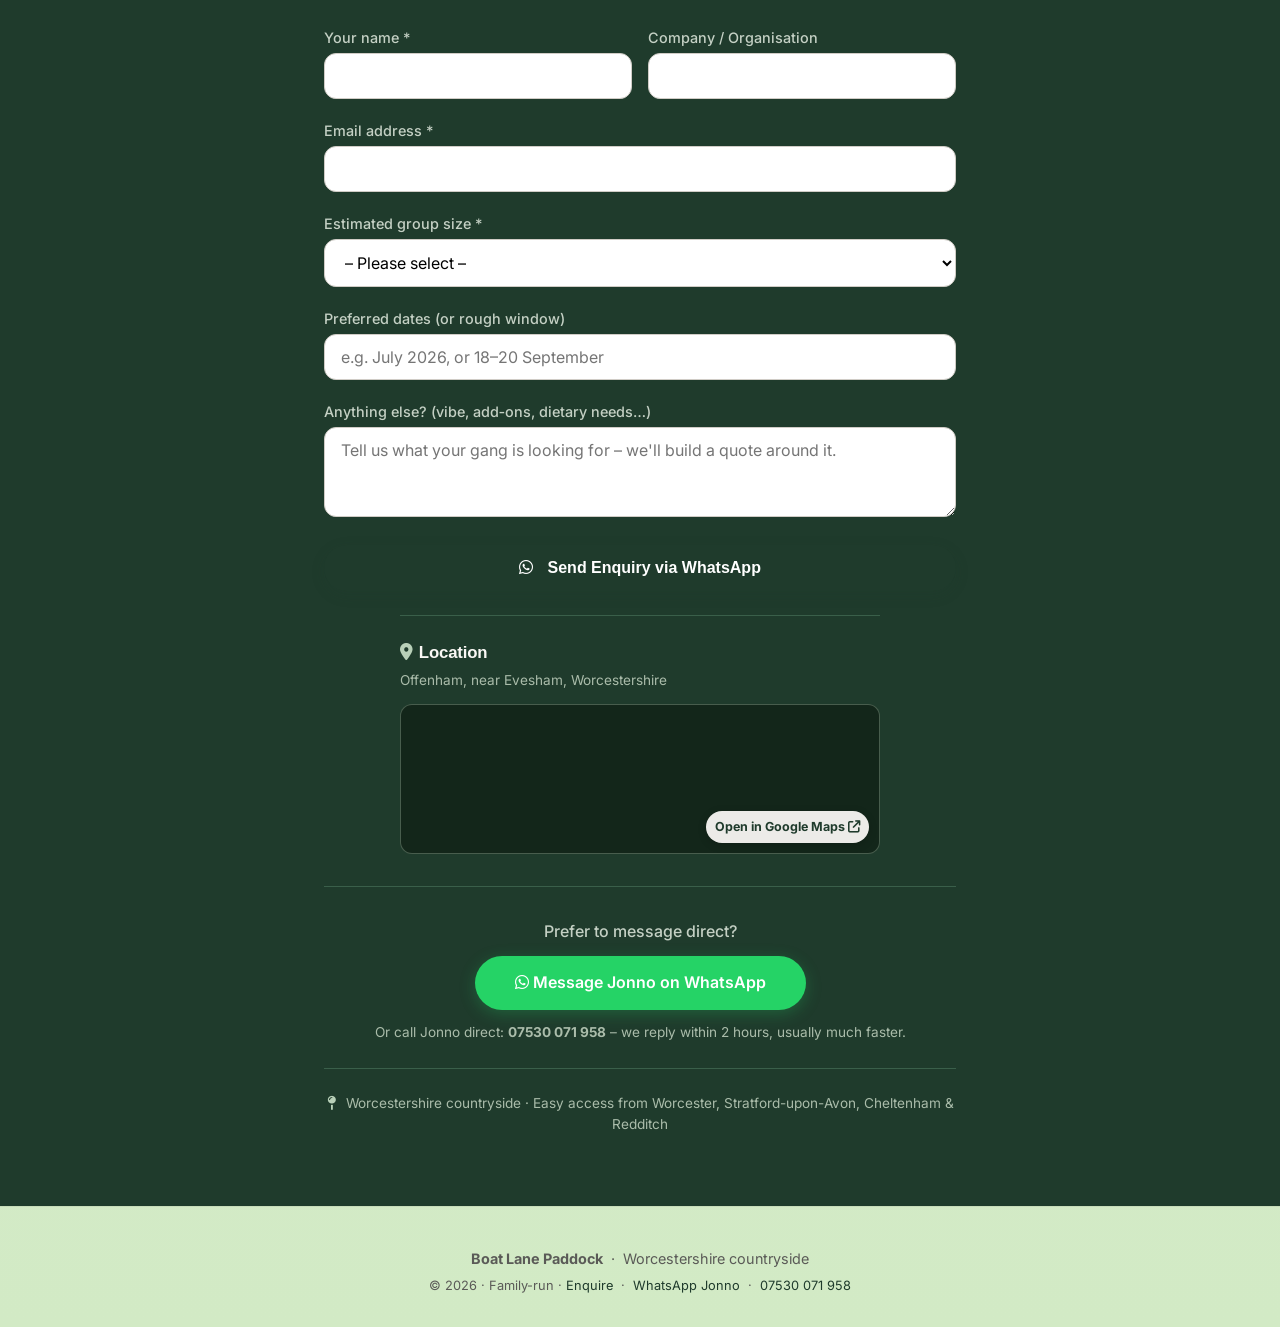
==== commit 2fc9e195: "Link homepage price badge to weekend pricing" ====
--- a/docs/index.html
+++ b/docs/index.html
@@ -357,6 +357,15 @@
             font-size: 1.2rem;
             margin: 1rem 0 0.5rem;
             box-shadow: 0 4px 14px rgba(31, 59, 44, 0.15);
+        }
+        .price-badge-link {
+            text-decoration: none;
+            transition: transform 0.2s ease, box-shadow 0.2s ease, background 0.2s ease;
+        }
+        .price-badge-link:hover {
+            background: #2a4f3a;
+            transform: translateY(-2px);
+            box-shadow: 0 8px 24px rgba(31, 59, 44, 0.22);
         }
         .price-badge span {
             font-weight: 400;
@@ -1091,6 +1100,7 @@
             <a href="#" class="logo">Boat Lane <span>Paddock</span></a>
             <div class="nav-links">
                 <a href="#paddock">The Paddock</a>
+                <a href="/pricing/">Pricing</a>
                 <a href="#teams">For Teams</a>
                 <a href="#wellbeing">Wellbeing</a>
                 <a href="#soundfulness">Soundfulness</a>
@@ -1138,9 +1148,9 @@
             <span class="section-tag">✦ The space</span>
             <h2>Your Private Village:<br /> Glamping + Pitches for tents and campervans</h2>
             
-            <div class="price-badge">
-                £99 <span>per bell tent per night</span>
-            </div>
+            <a class="price-badge price-badge-link" href="/pricing/">
+                From £350 <span>per bell tent · two nights off-season <i class="fas fa-arrow-right" aria-hidden="true"></i></span>
+            </a>
             <p style="max-width:680px; font-size:1.1rem; color:#4a4a47; margin-top:0.25rem;">
                 Our flexible site layout is custom-built to host big gatherings comfortably, combining luxury glamping setups with plenty of space for extra guests.
             </p>
@@ -1633,7 +1643,7 @@
 
         // ===== PRIVATE PREVIEW GATE =====
         (function () {
-            const previewCode = 'boat-lane-preview';
+            const previewCode = 'bananarama';
             const gate = document.getElementById('previewGate');
             const form = document.getElementById('previewGateForm');
             const passwordInput = document.getElementById('previewGatePassword');
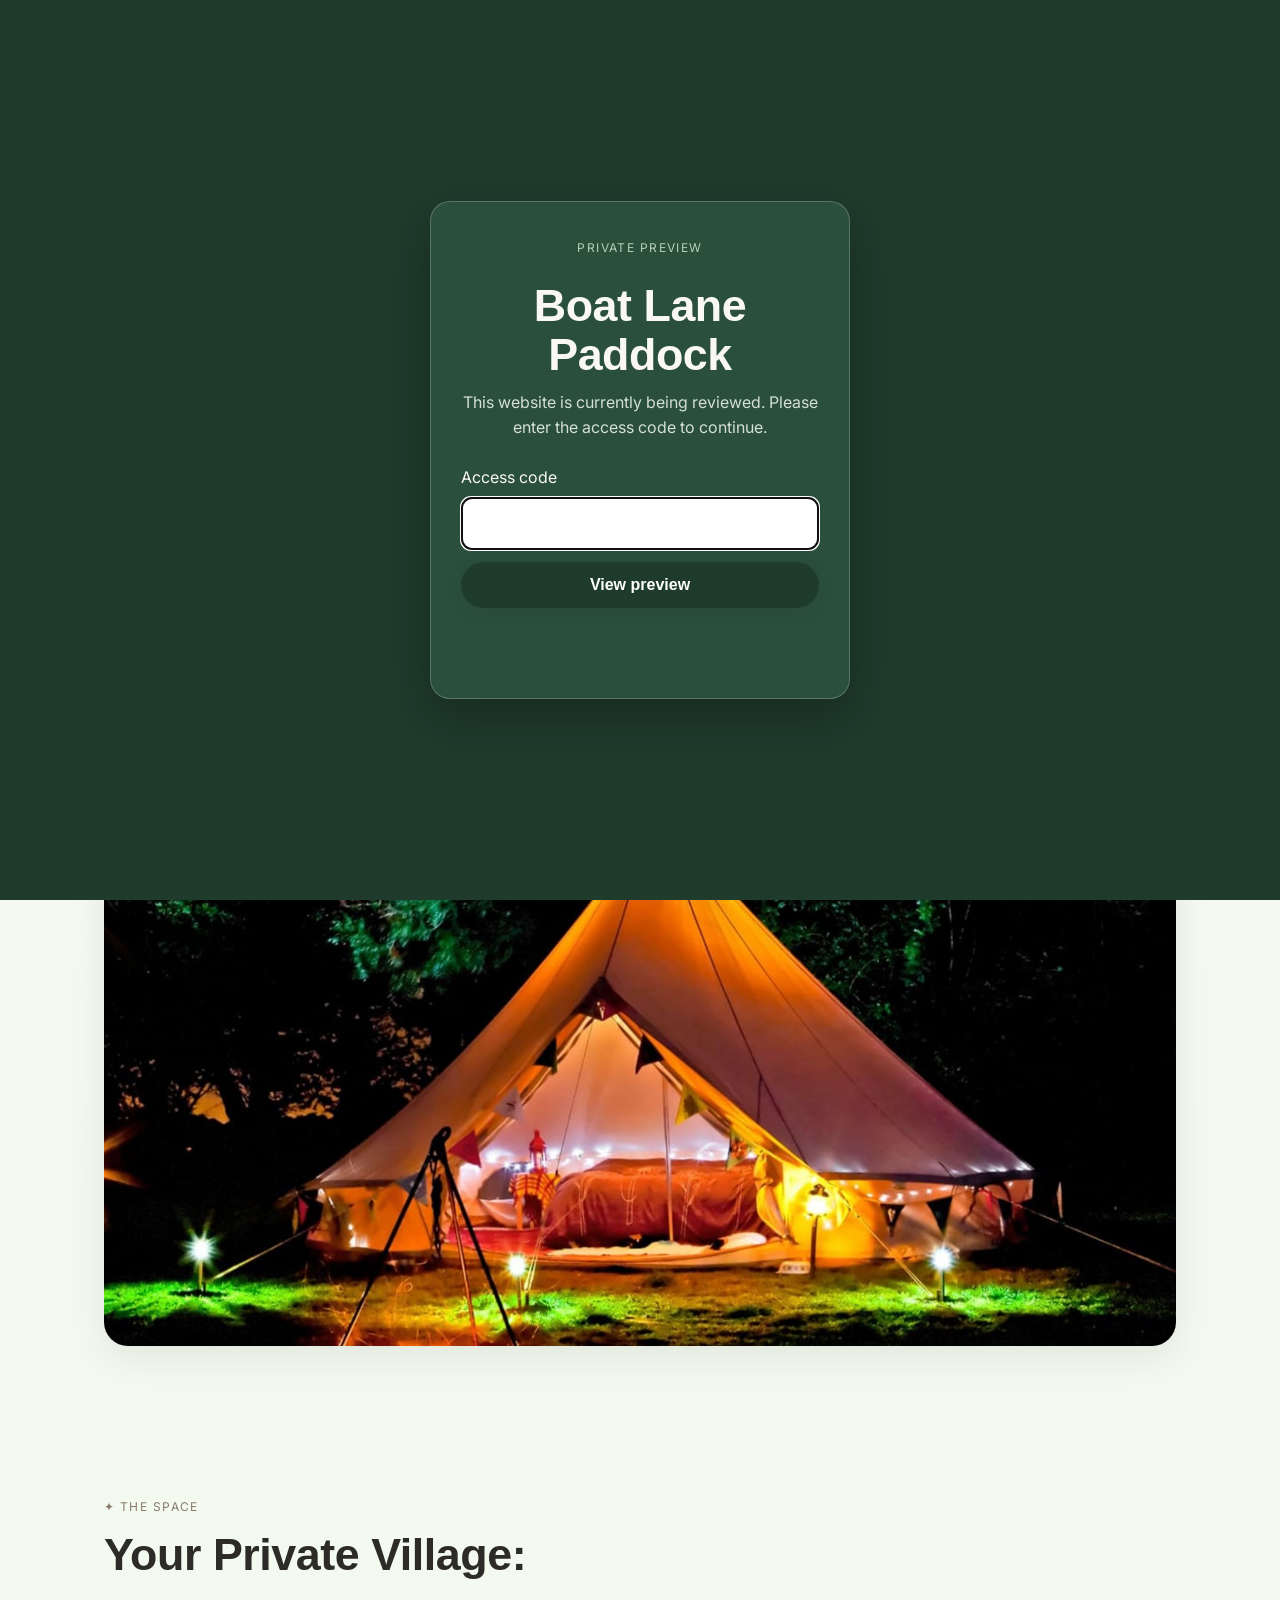
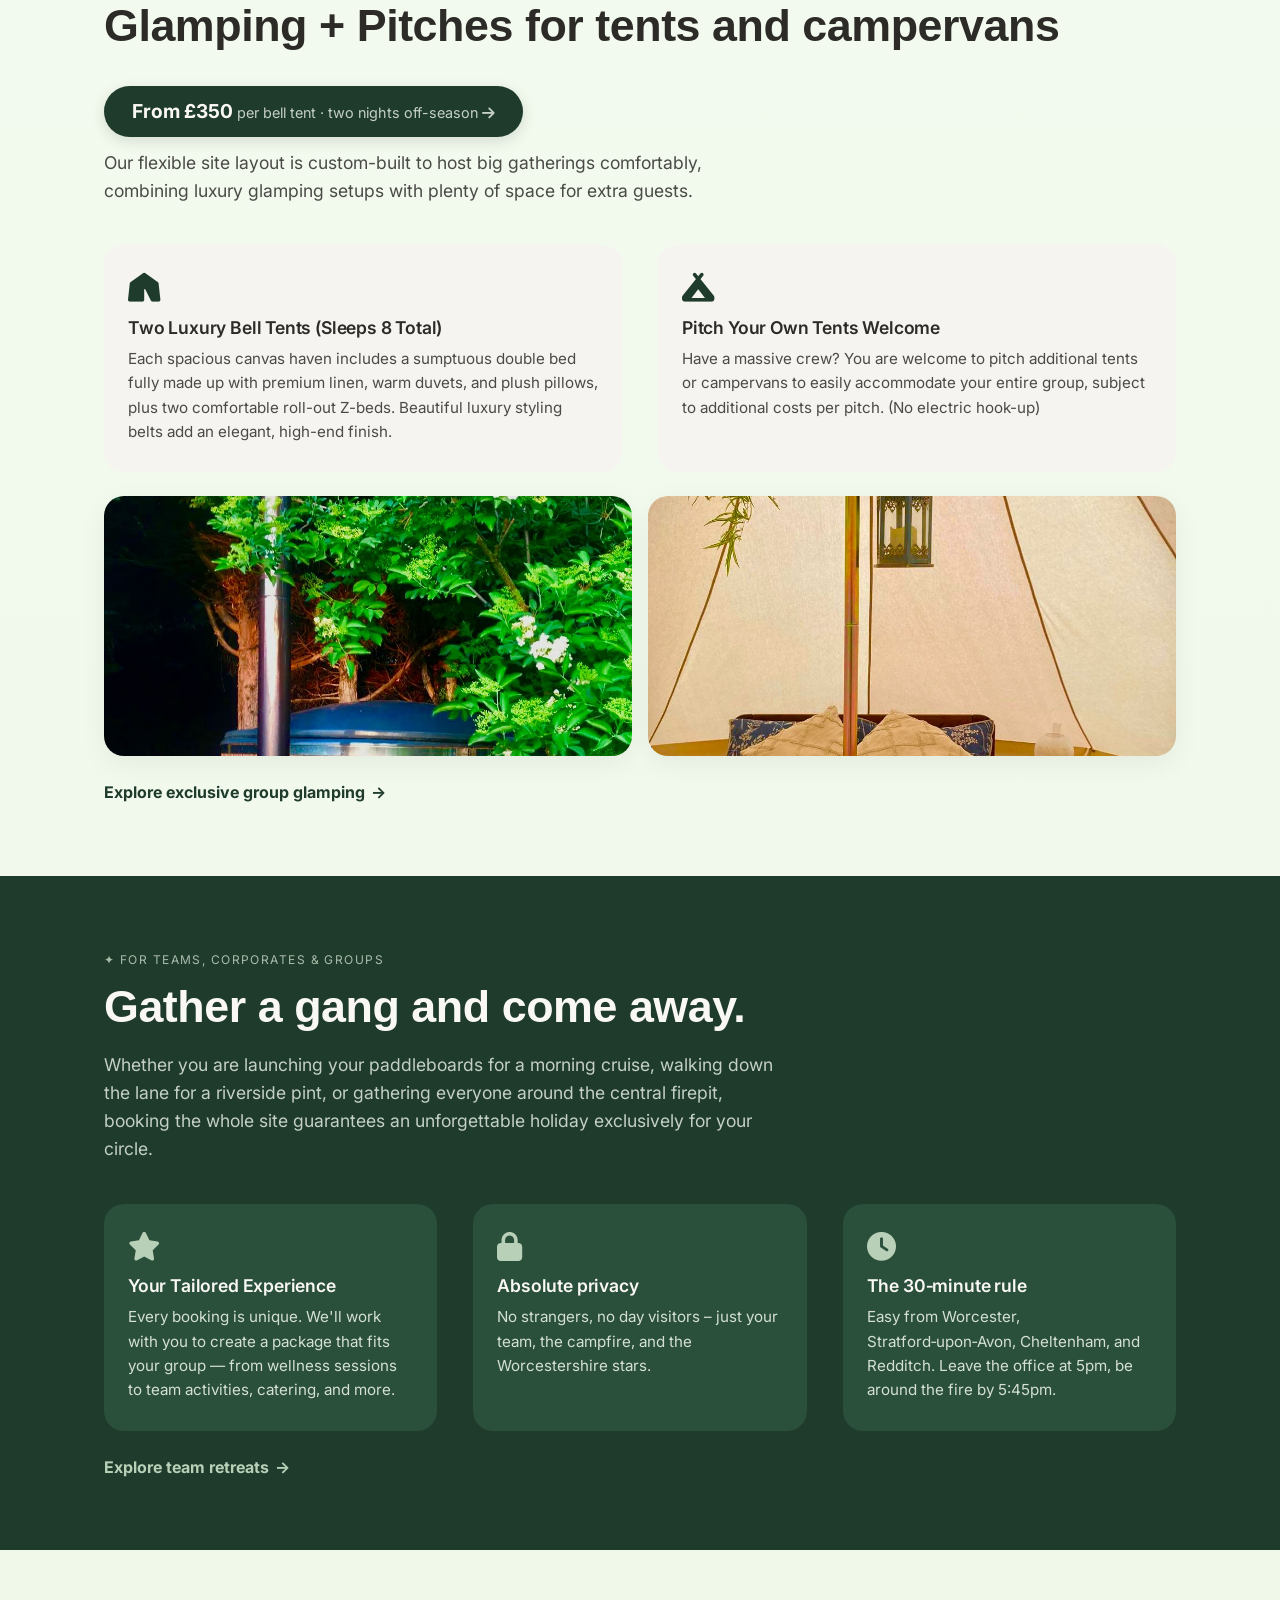
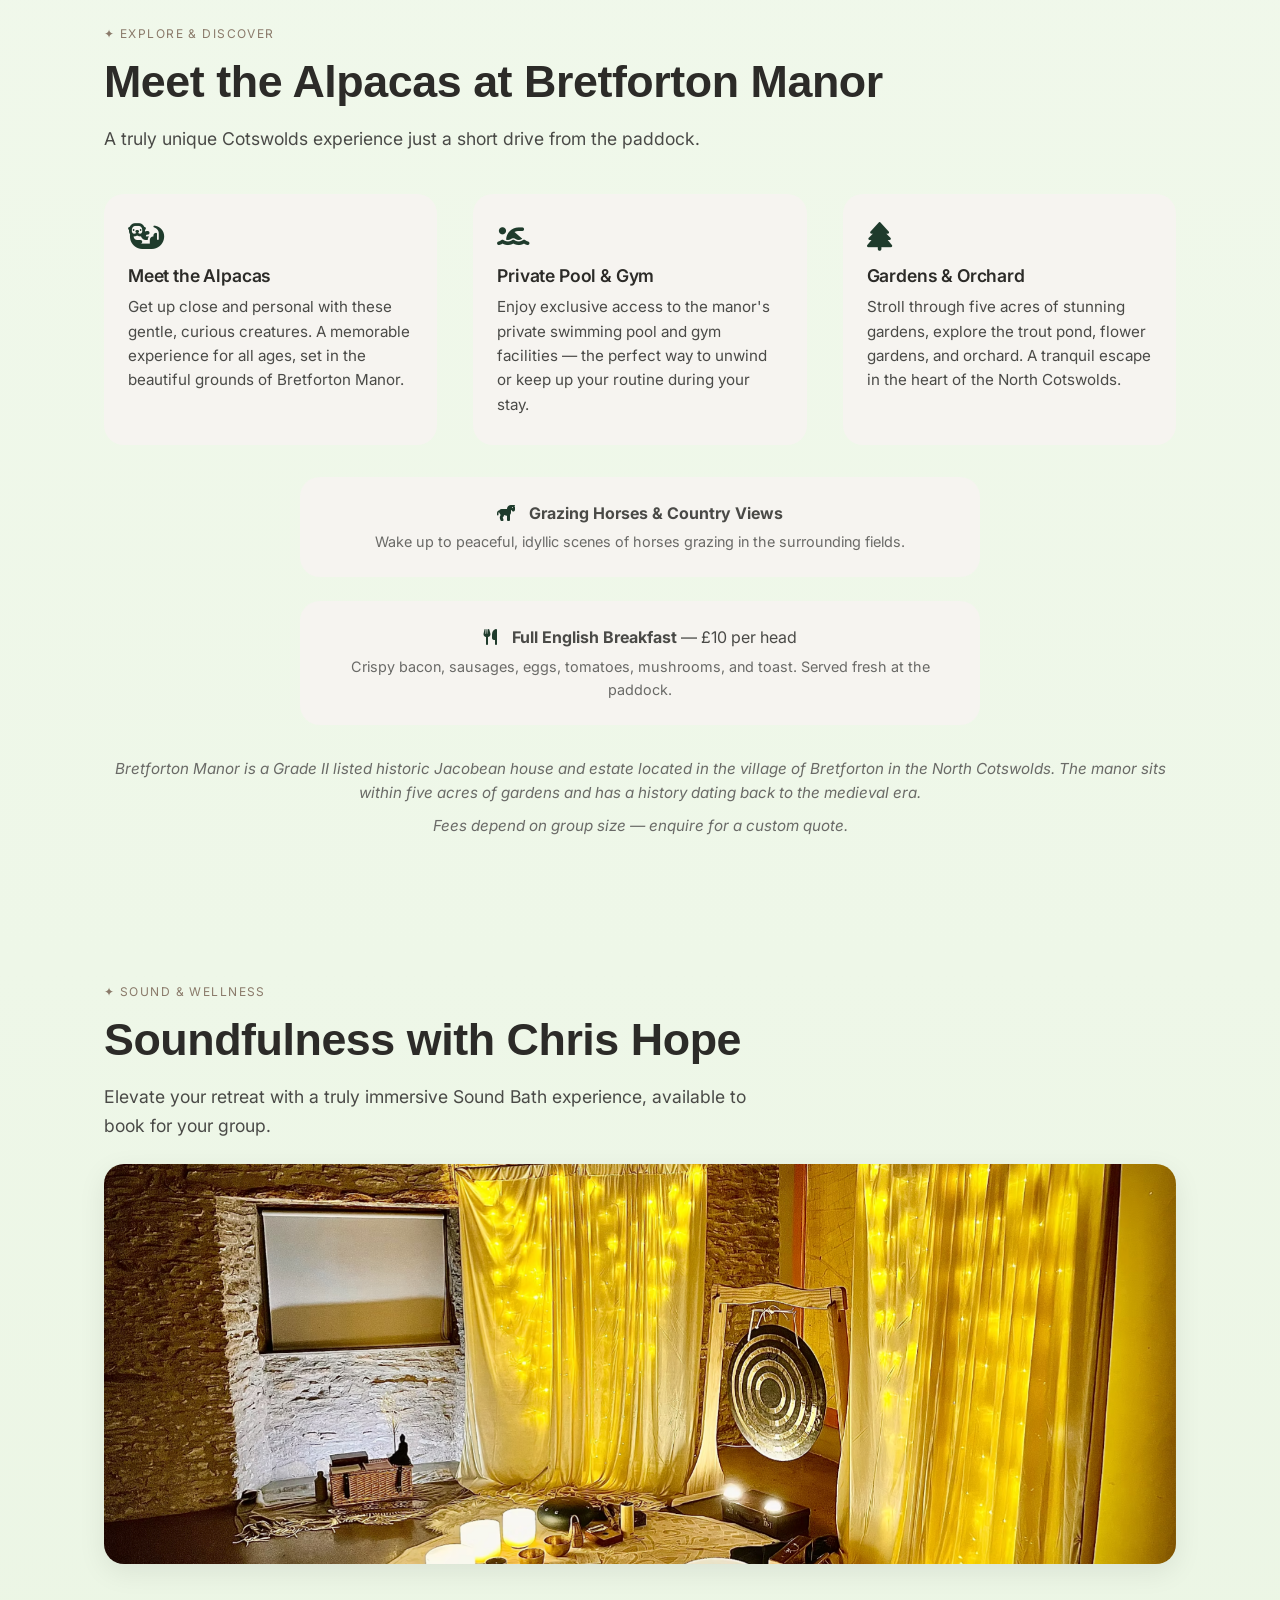
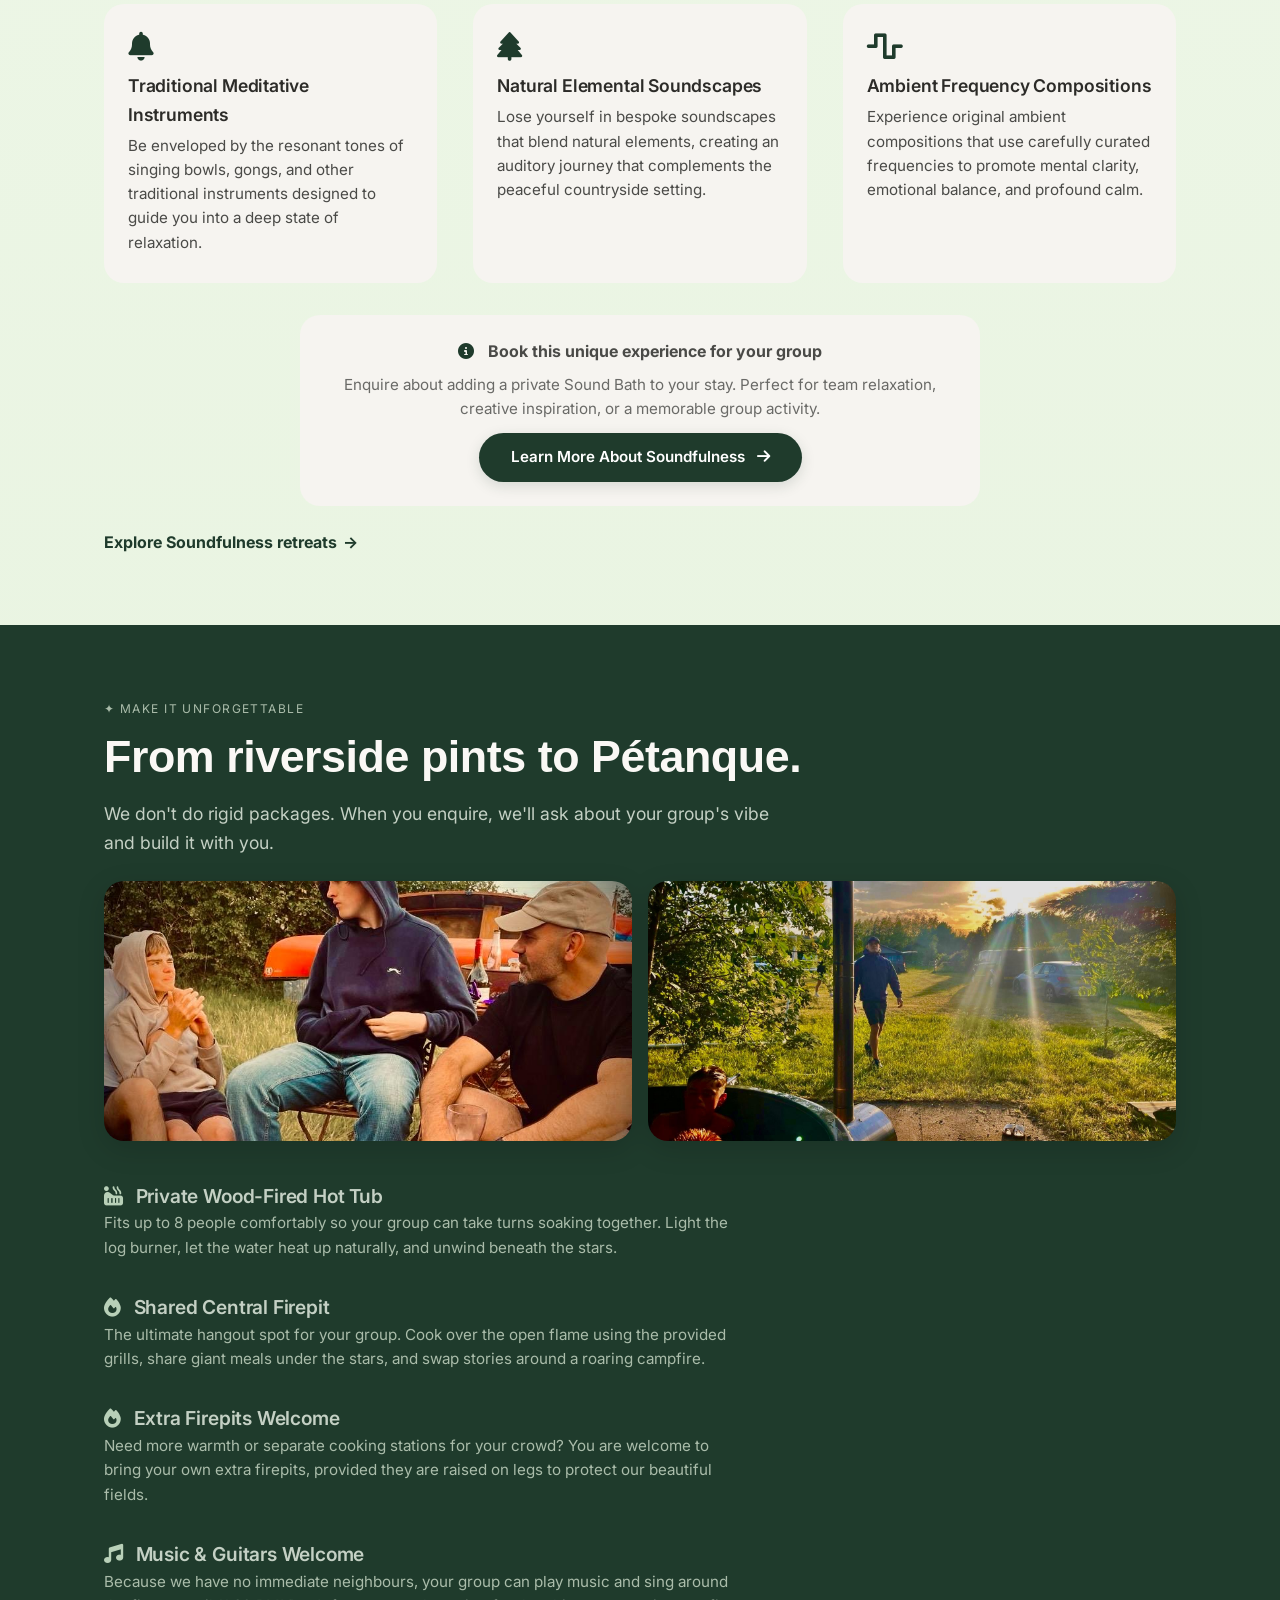
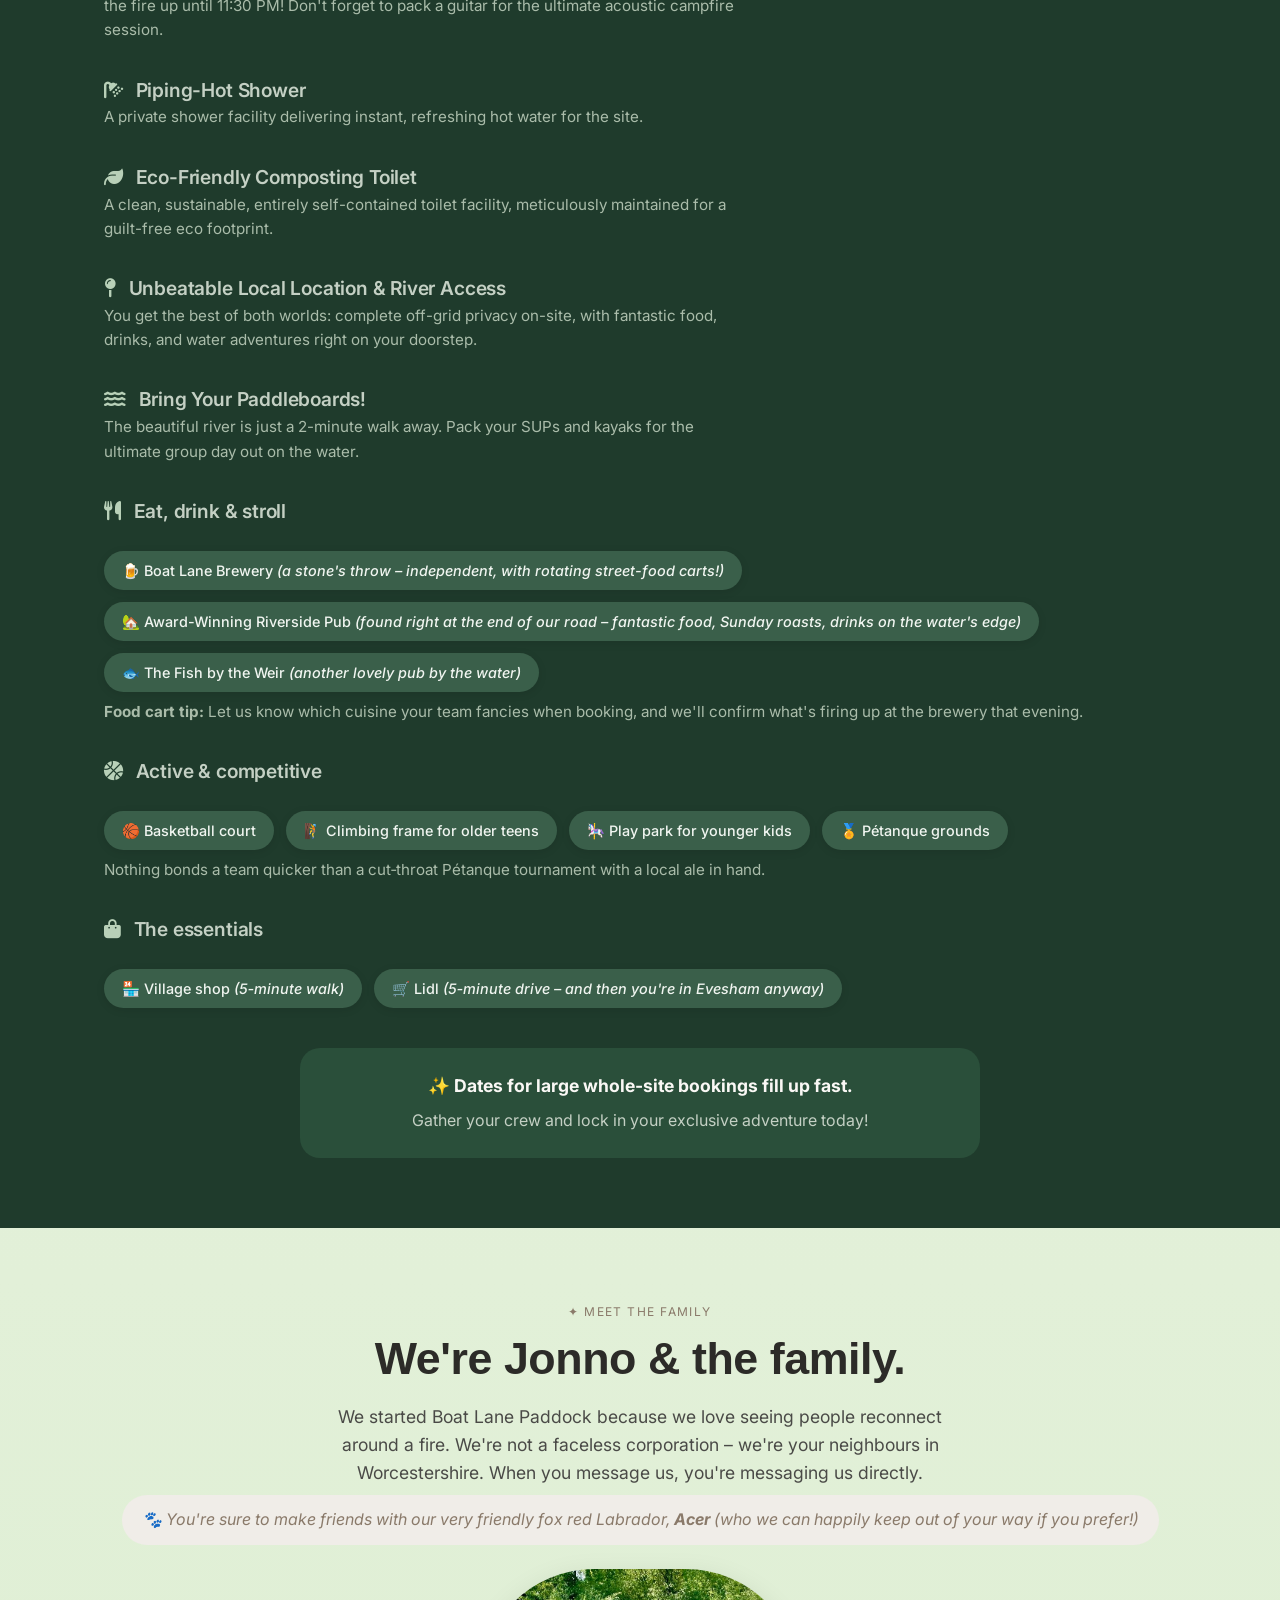
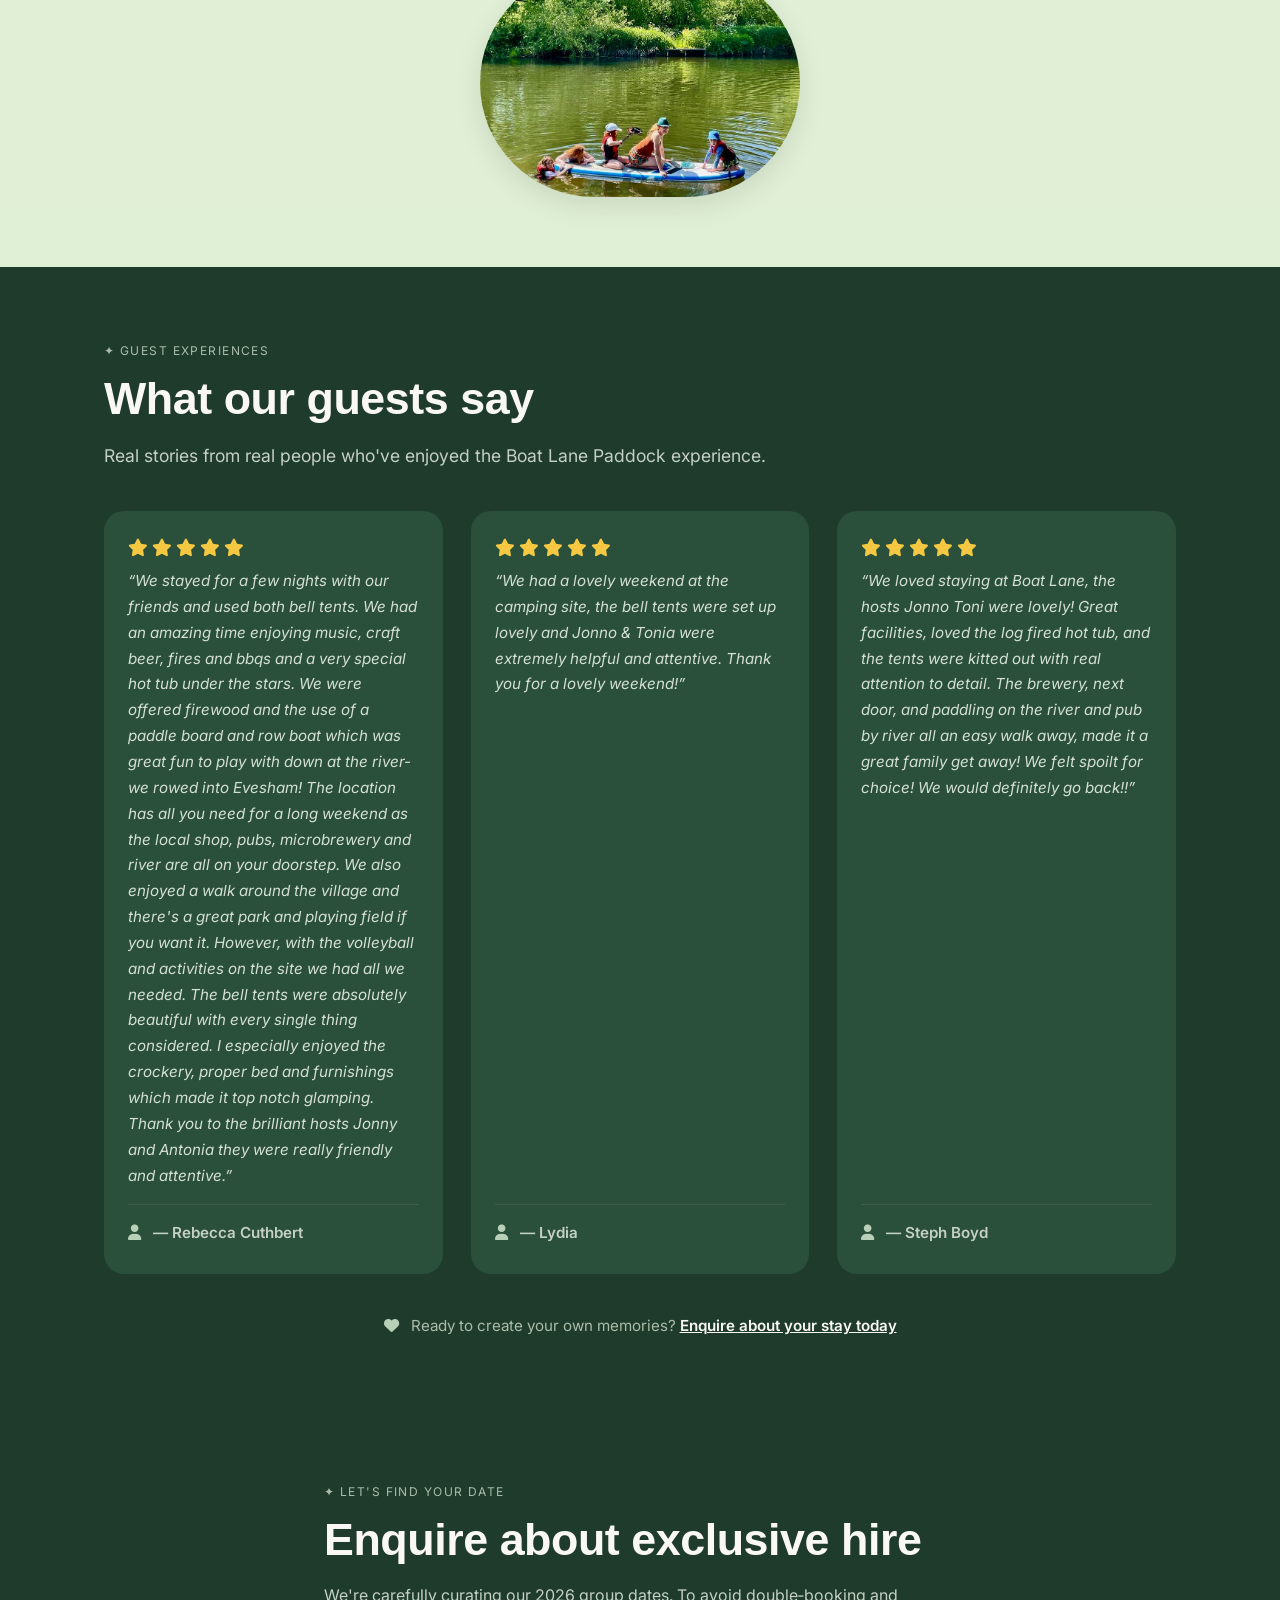
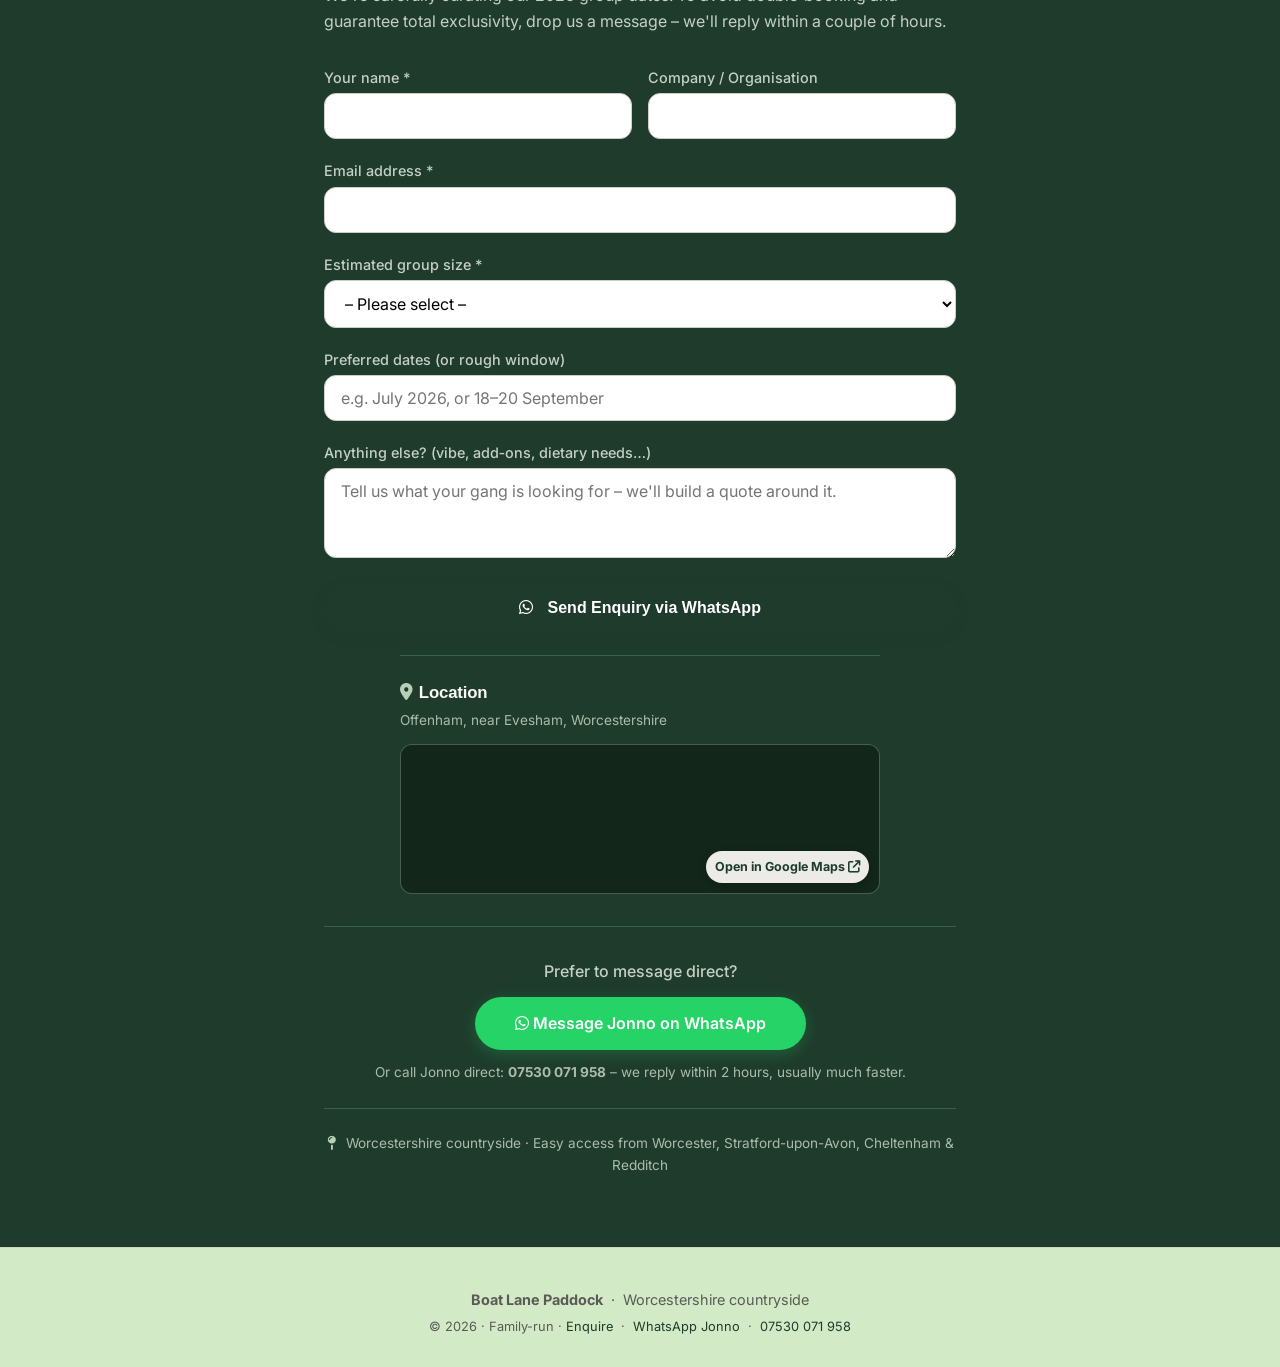
==== commit cd5866fa: "Clarify private group firepit wording" ====
--- a/docs/index.html
+++ b/docs/index.html
@@ -1130,7 +1130,7 @@
                 <span><i class="fas fa-tent"></i> Two Luxury Bell Tents (Sleeps 8 Total)</span>
                 <span><i class="fas fa-campground"></i> Pitch Your Own Tents Welcome</span>
                 <span><i class="fas fa-hot-tub"></i> Private Wood-Fired Hot Tub</span>
-                <span><i class="fas fa-fire"></i> Shared Central Firepit</span>
+                <span><i class="fas fa-fire"></i> Central Firepit for Your Group</span>
             </div>
             <div class="hero-actions">
                 <a href="#contact" class="btn btn-primary">Enquire About Your Stay</a>
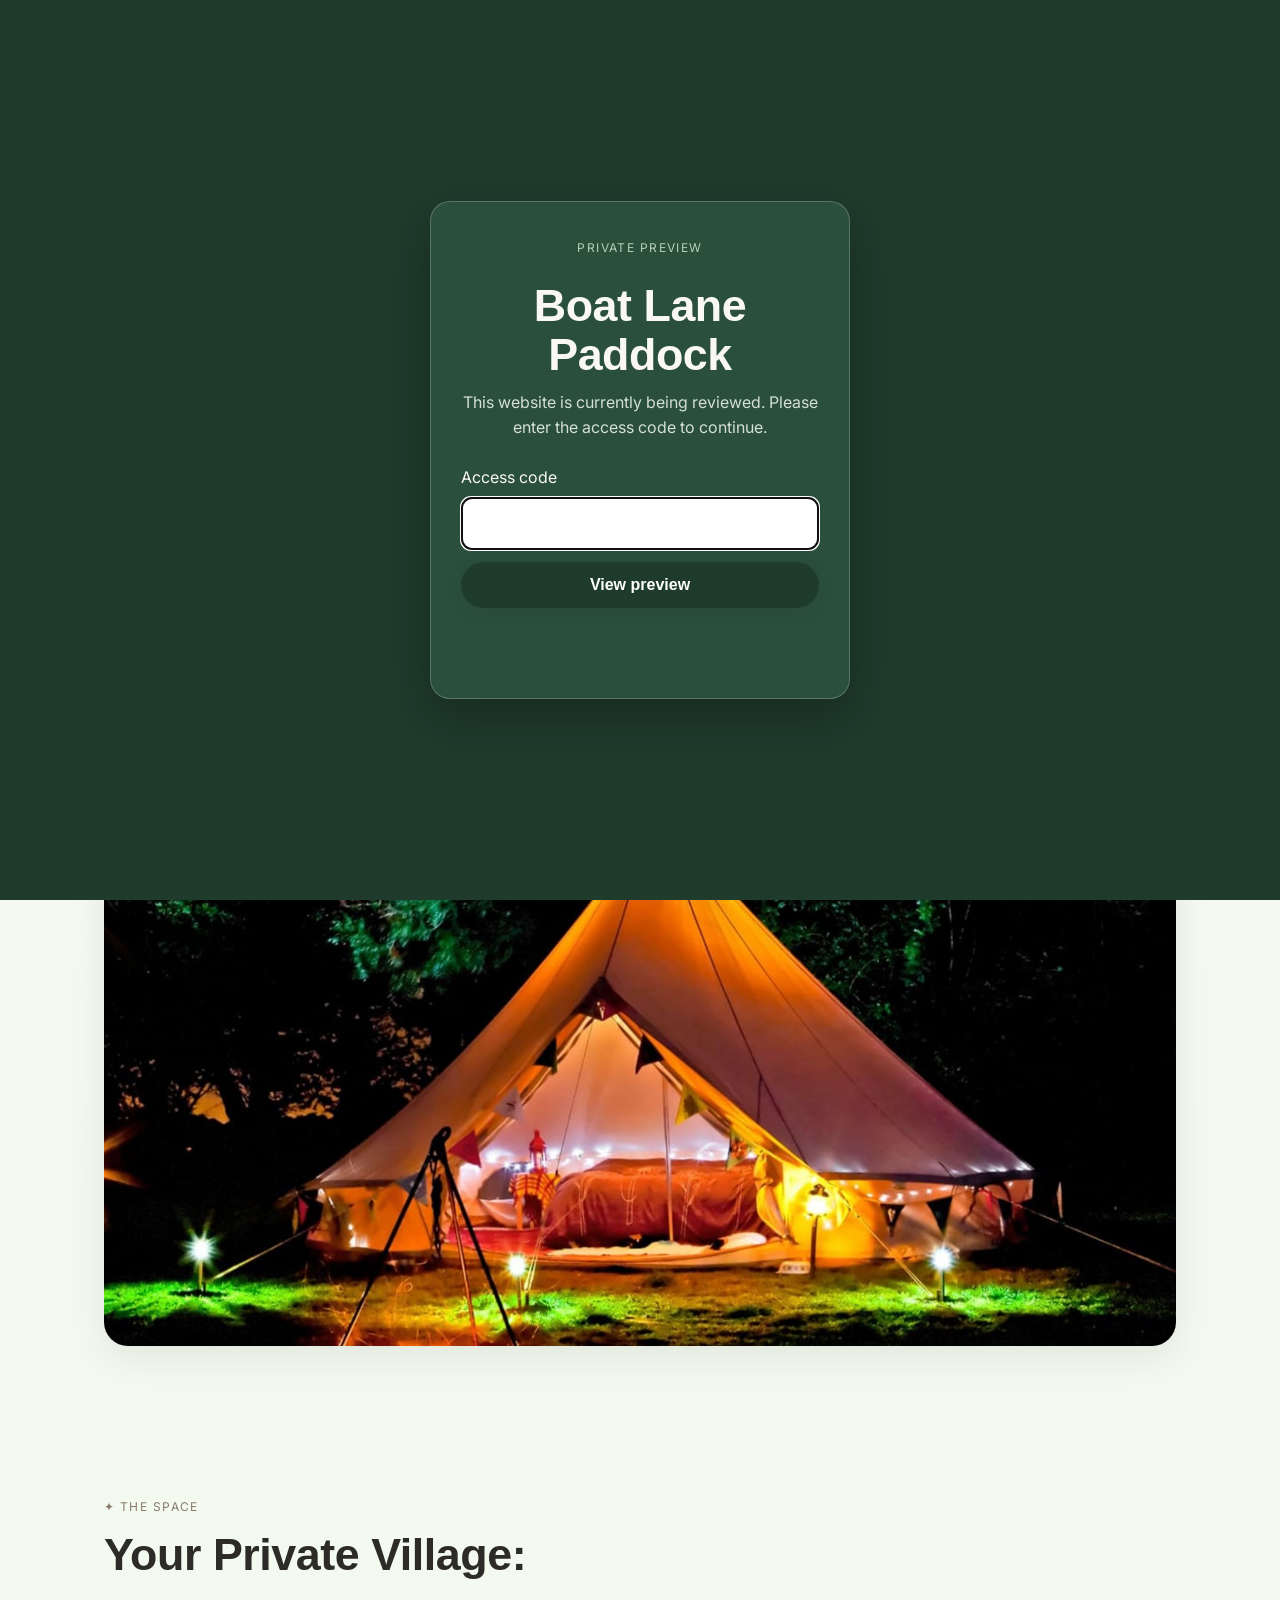
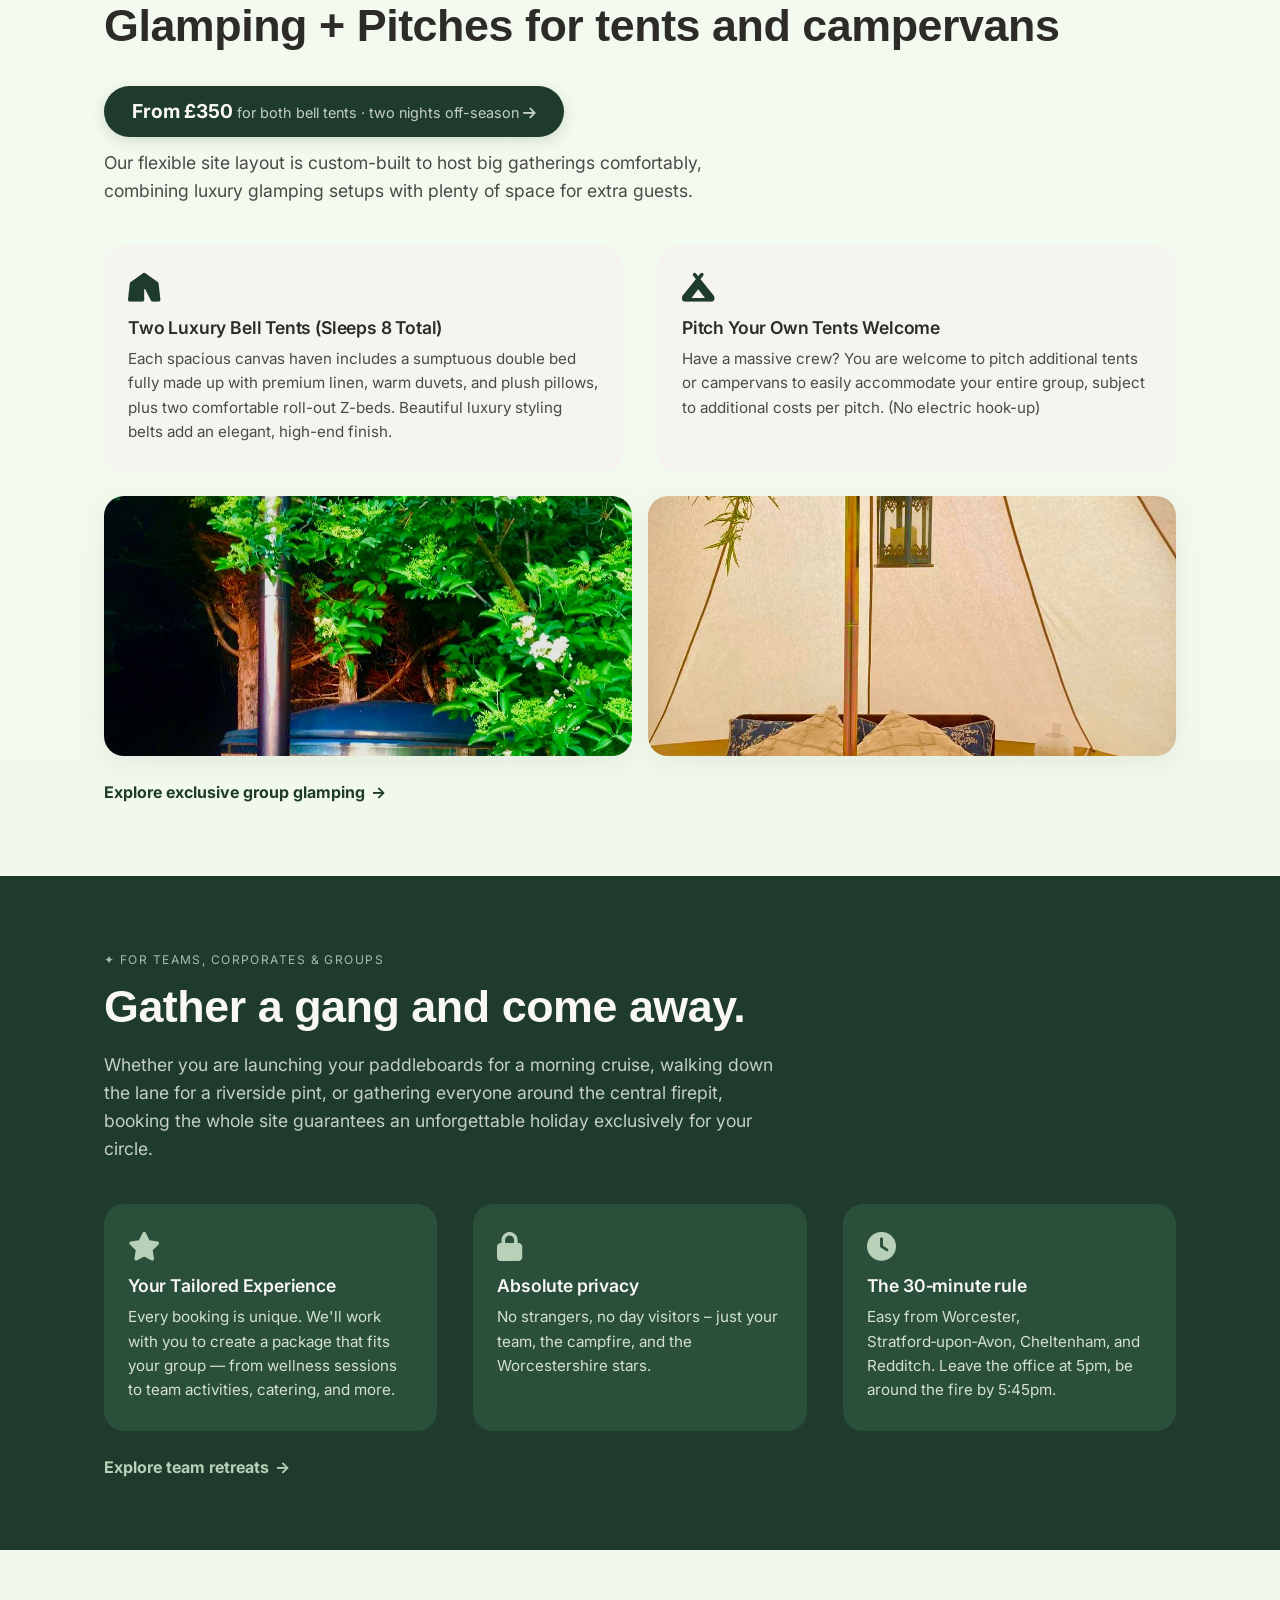
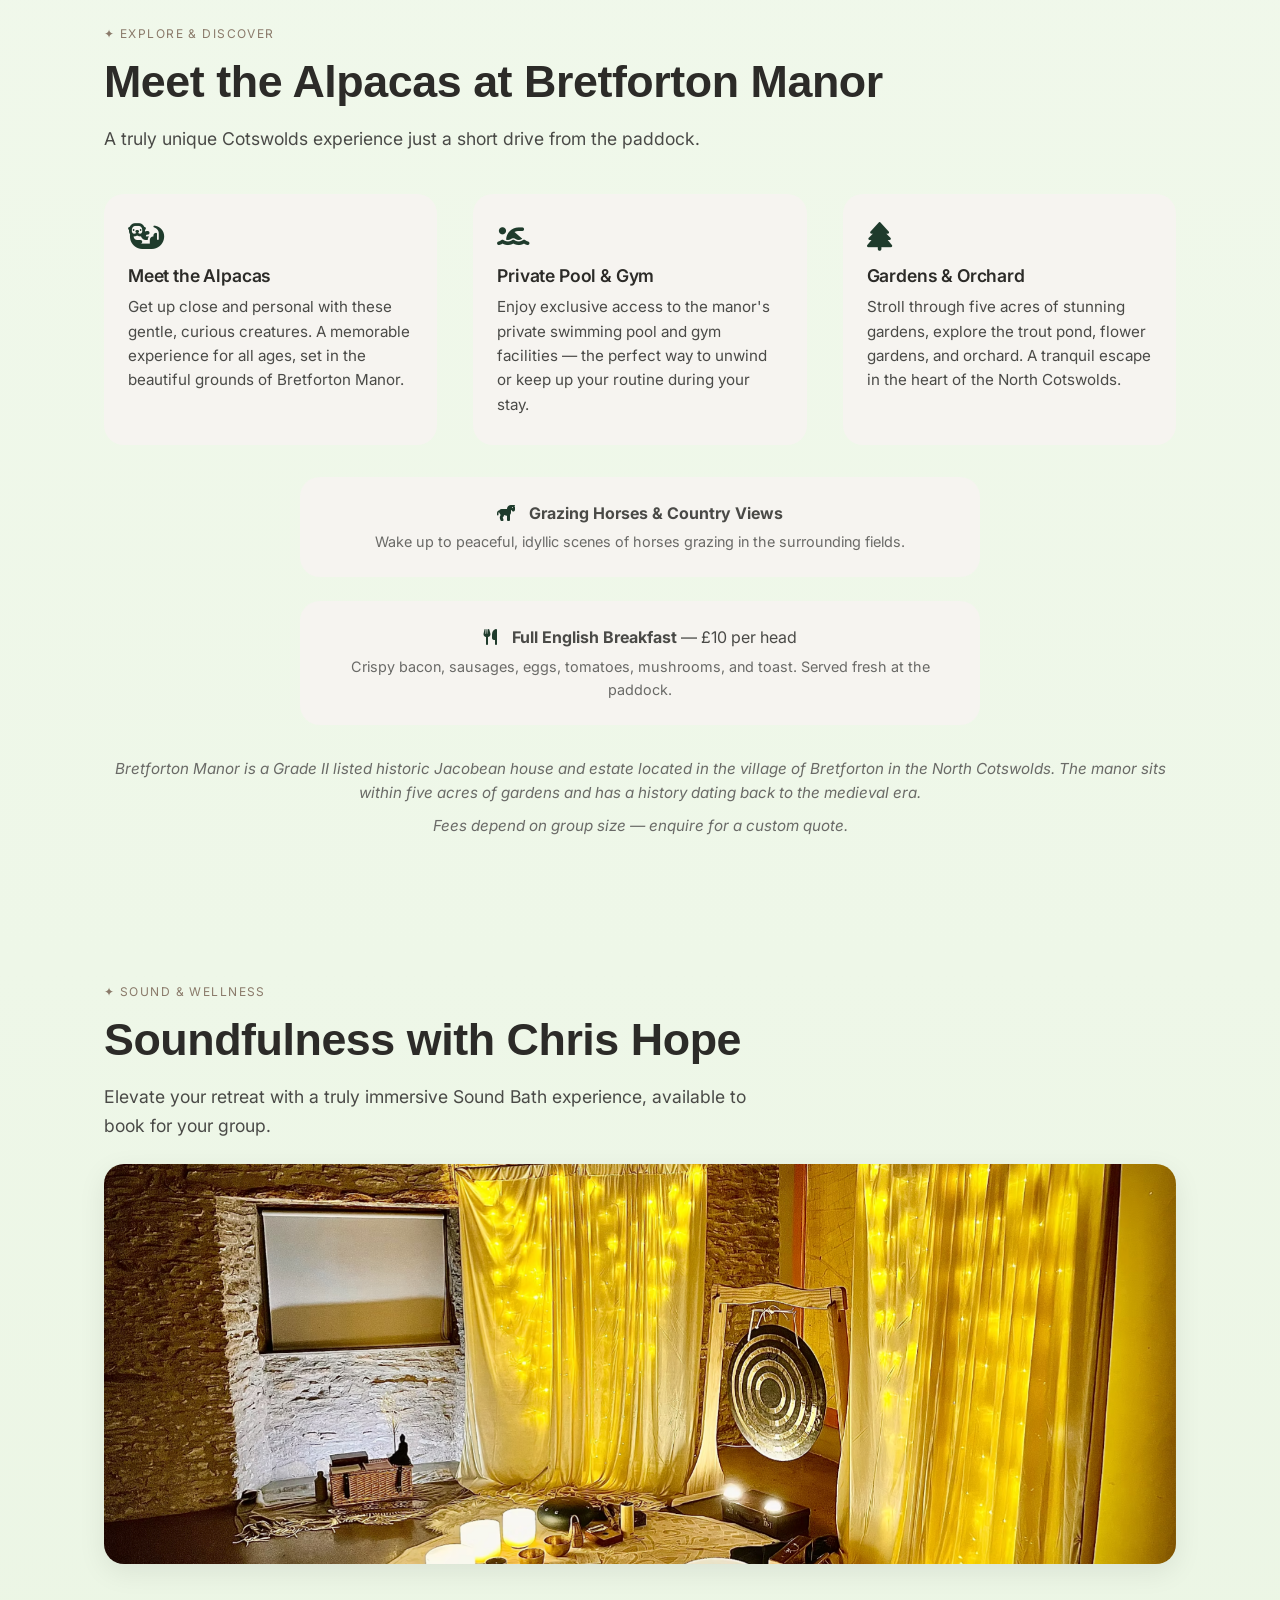
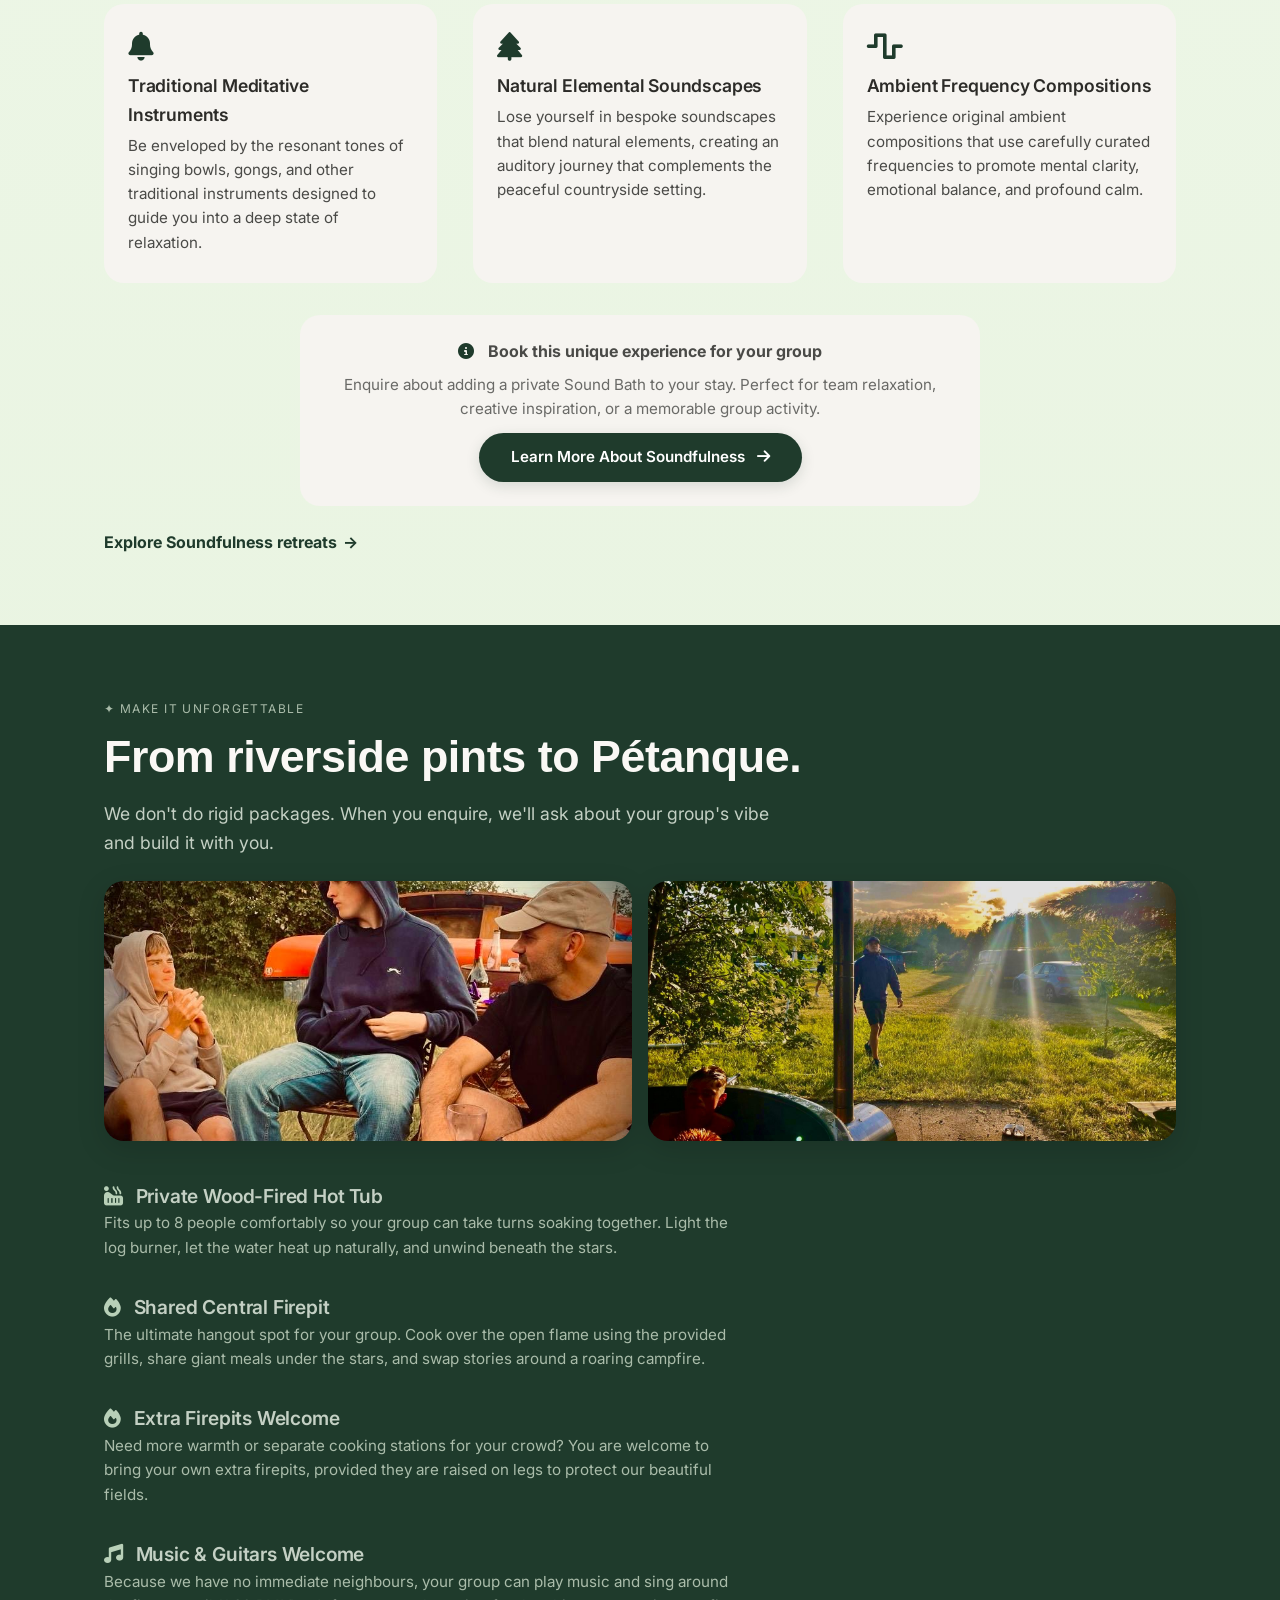
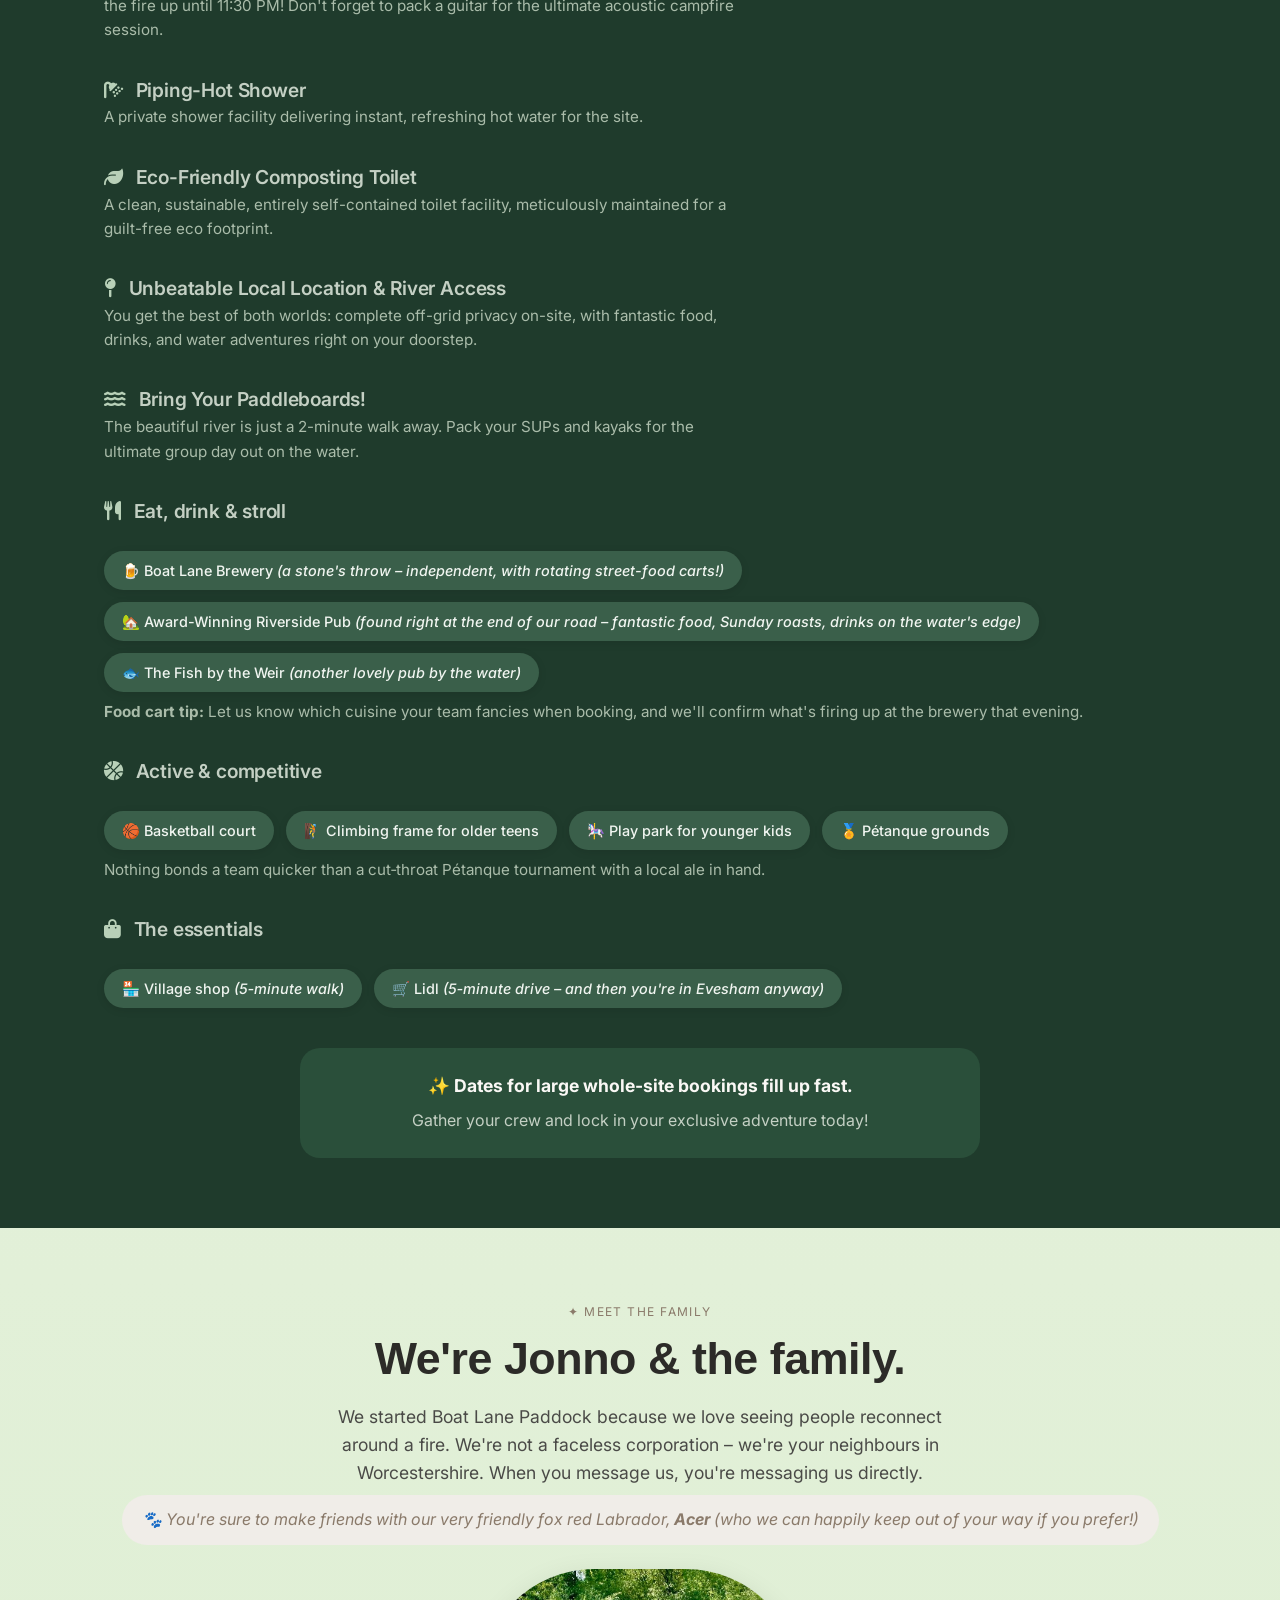
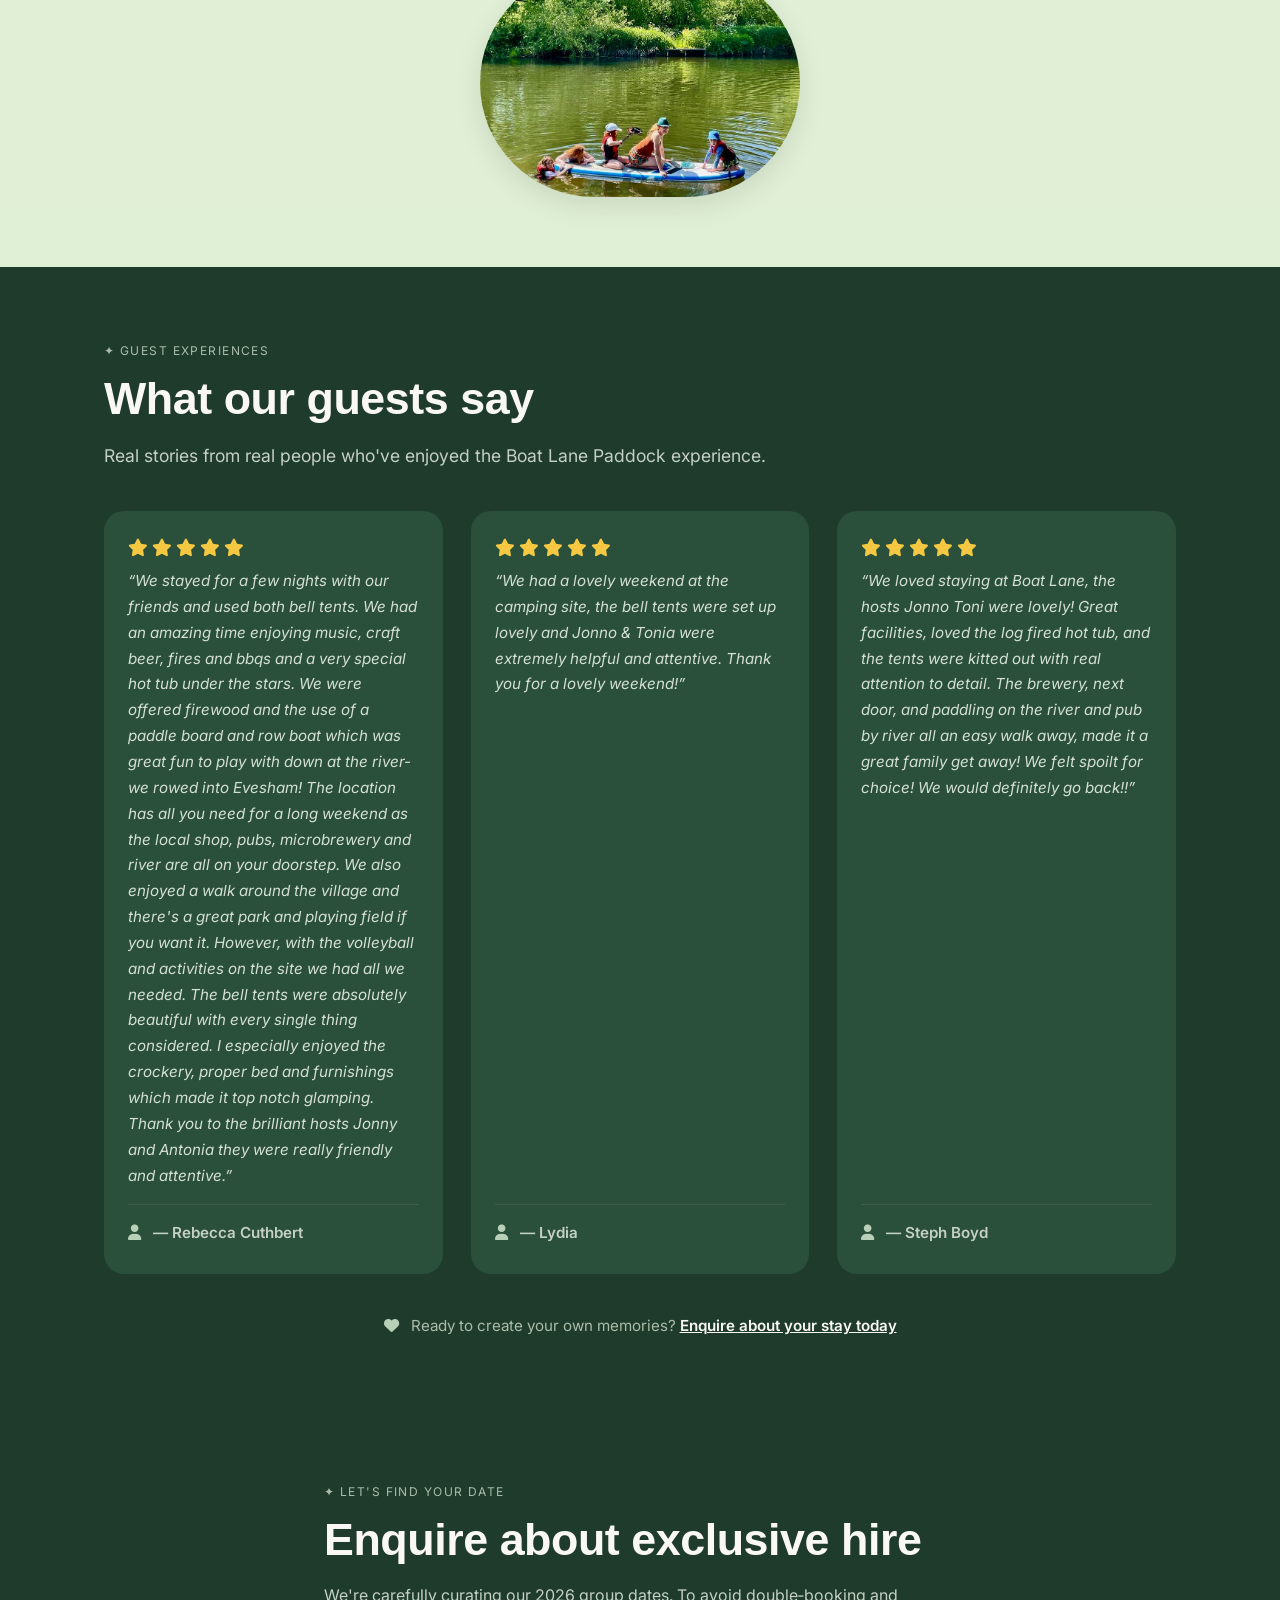
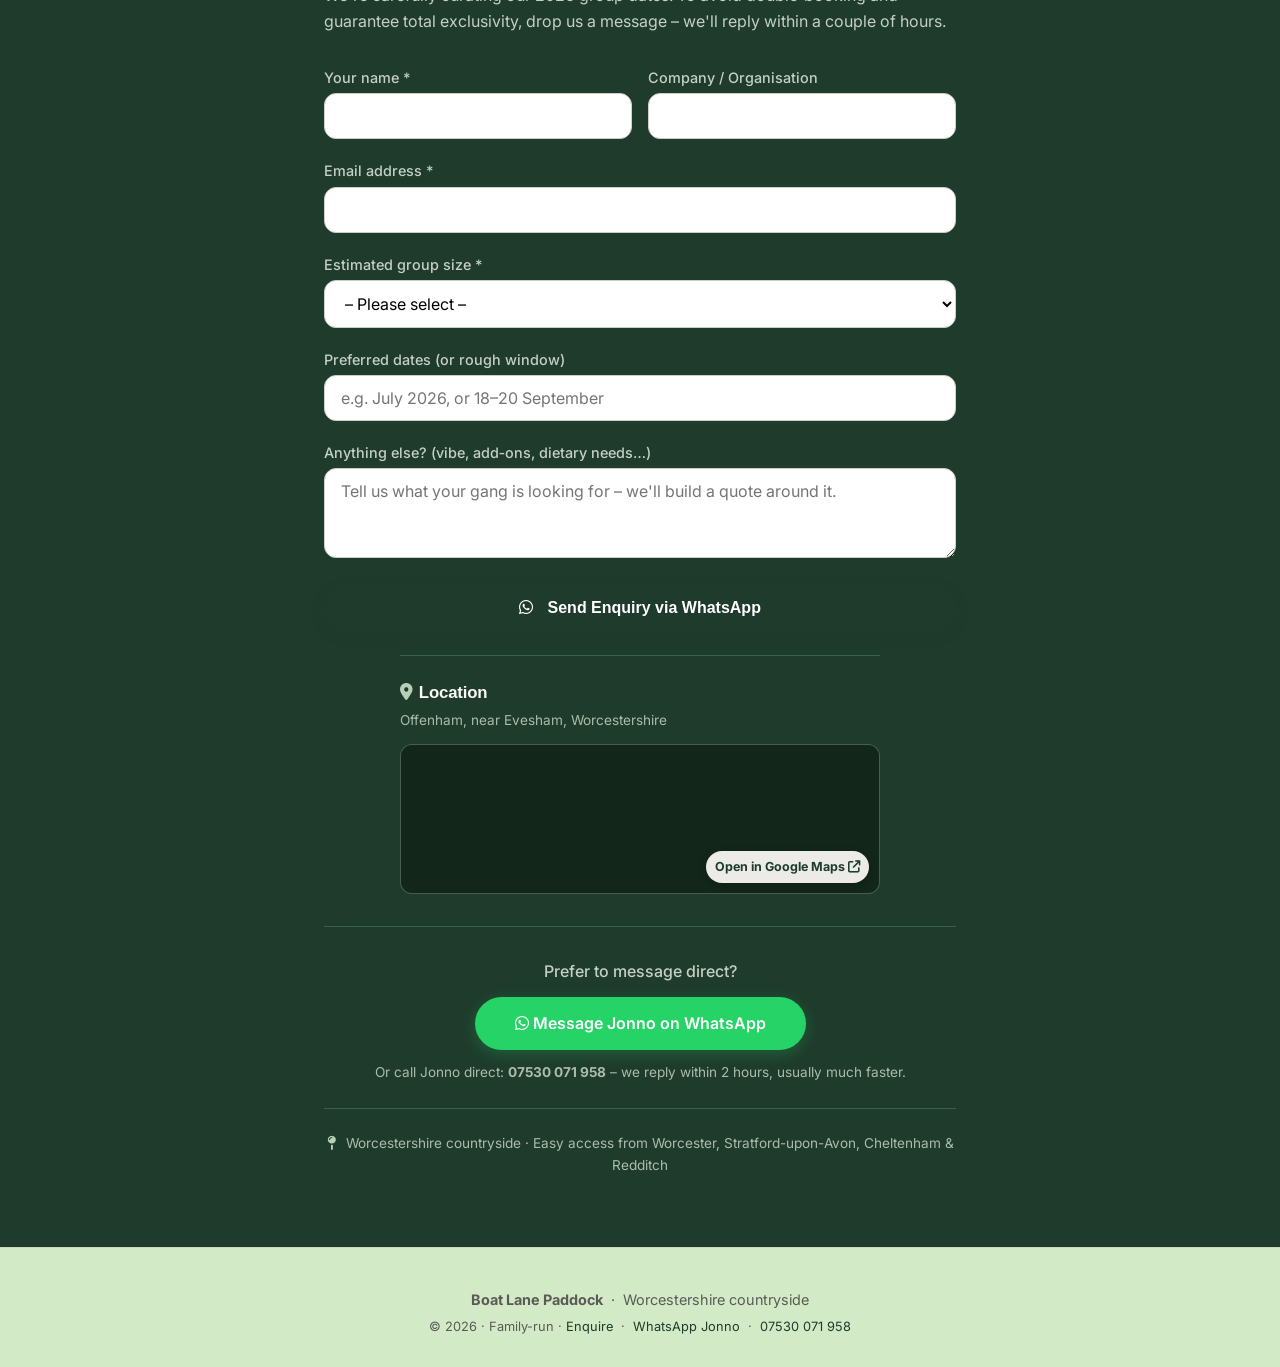
==== commit b93ec44f: "Clarify homepage weekend package pricing" ====
--- a/docs/index.html
+++ b/docs/index.html
@@ -1149,7 +1149,7 @@
             <h2>Your Private Village:<br /> Glamping + Pitches for tents and campervans</h2>
             
             <a class="price-badge price-badge-link" href="/pricing/">
-                From £350 <span>per bell tent · two nights off-season <i class="fas fa-arrow-right" aria-hidden="true"></i></span>
+                From £350 <span>for both bell tents · two nights off-season <i class="fas fa-arrow-right" aria-hidden="true"></i></span>
             </a>
             <p style="max-width:680px; font-size:1.1rem; color:#4a4a47; margin-top:0.25rem;">
                 Our flexible site layout is custom-built to host big gatherings comfortably, combining luxury glamping setups with plenty of space for extra guests.
